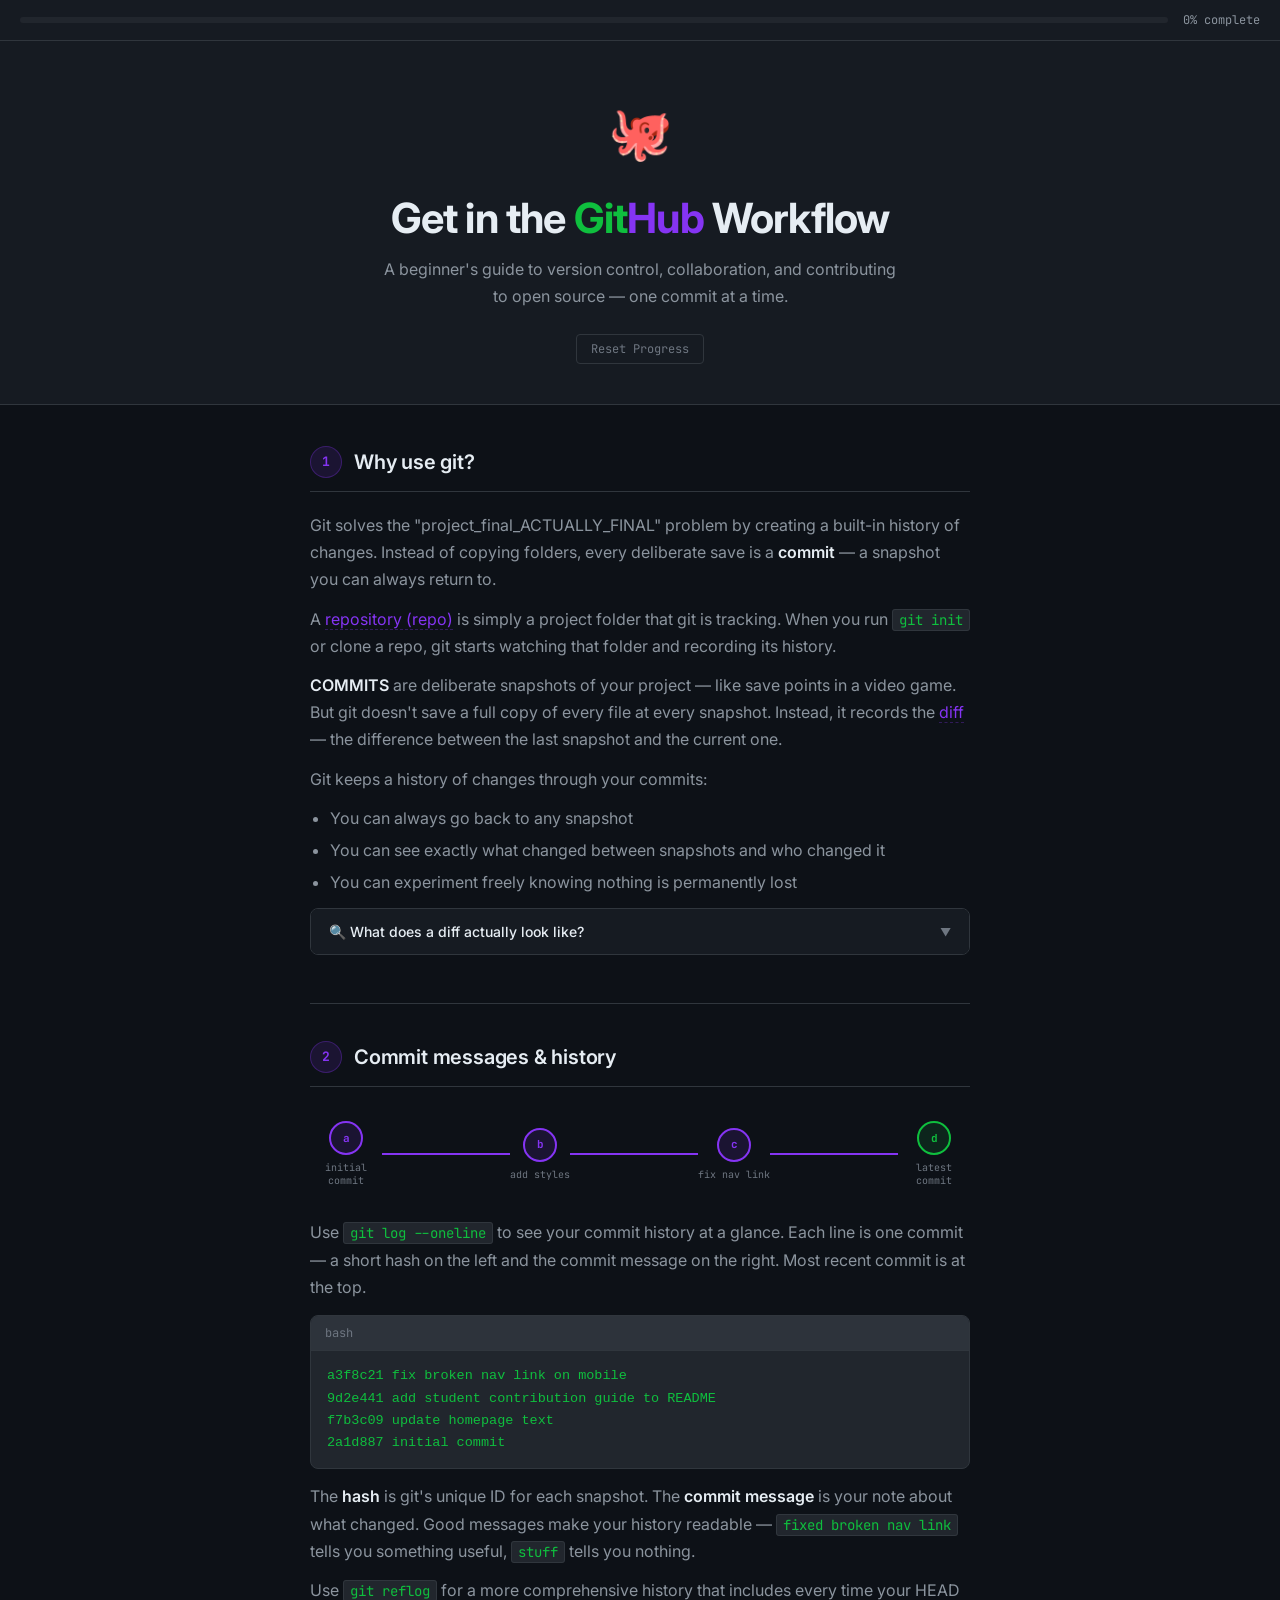
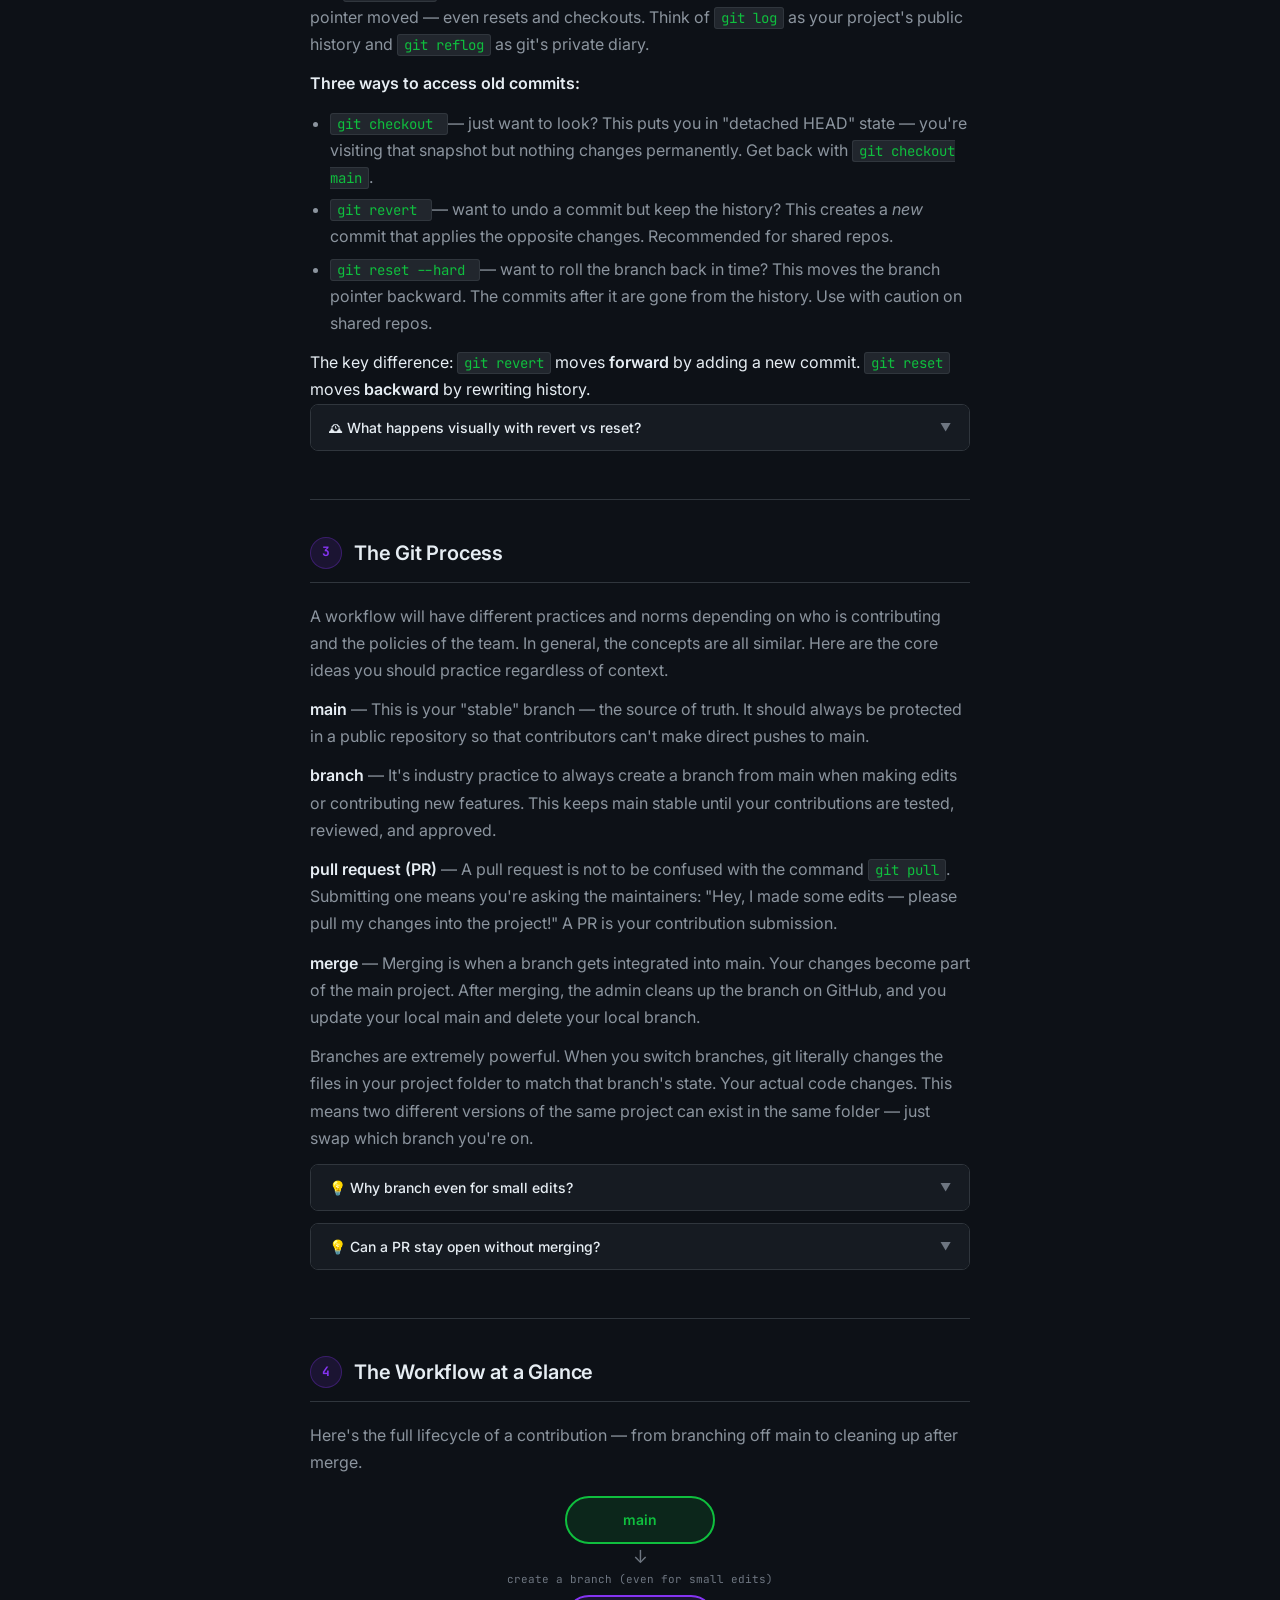
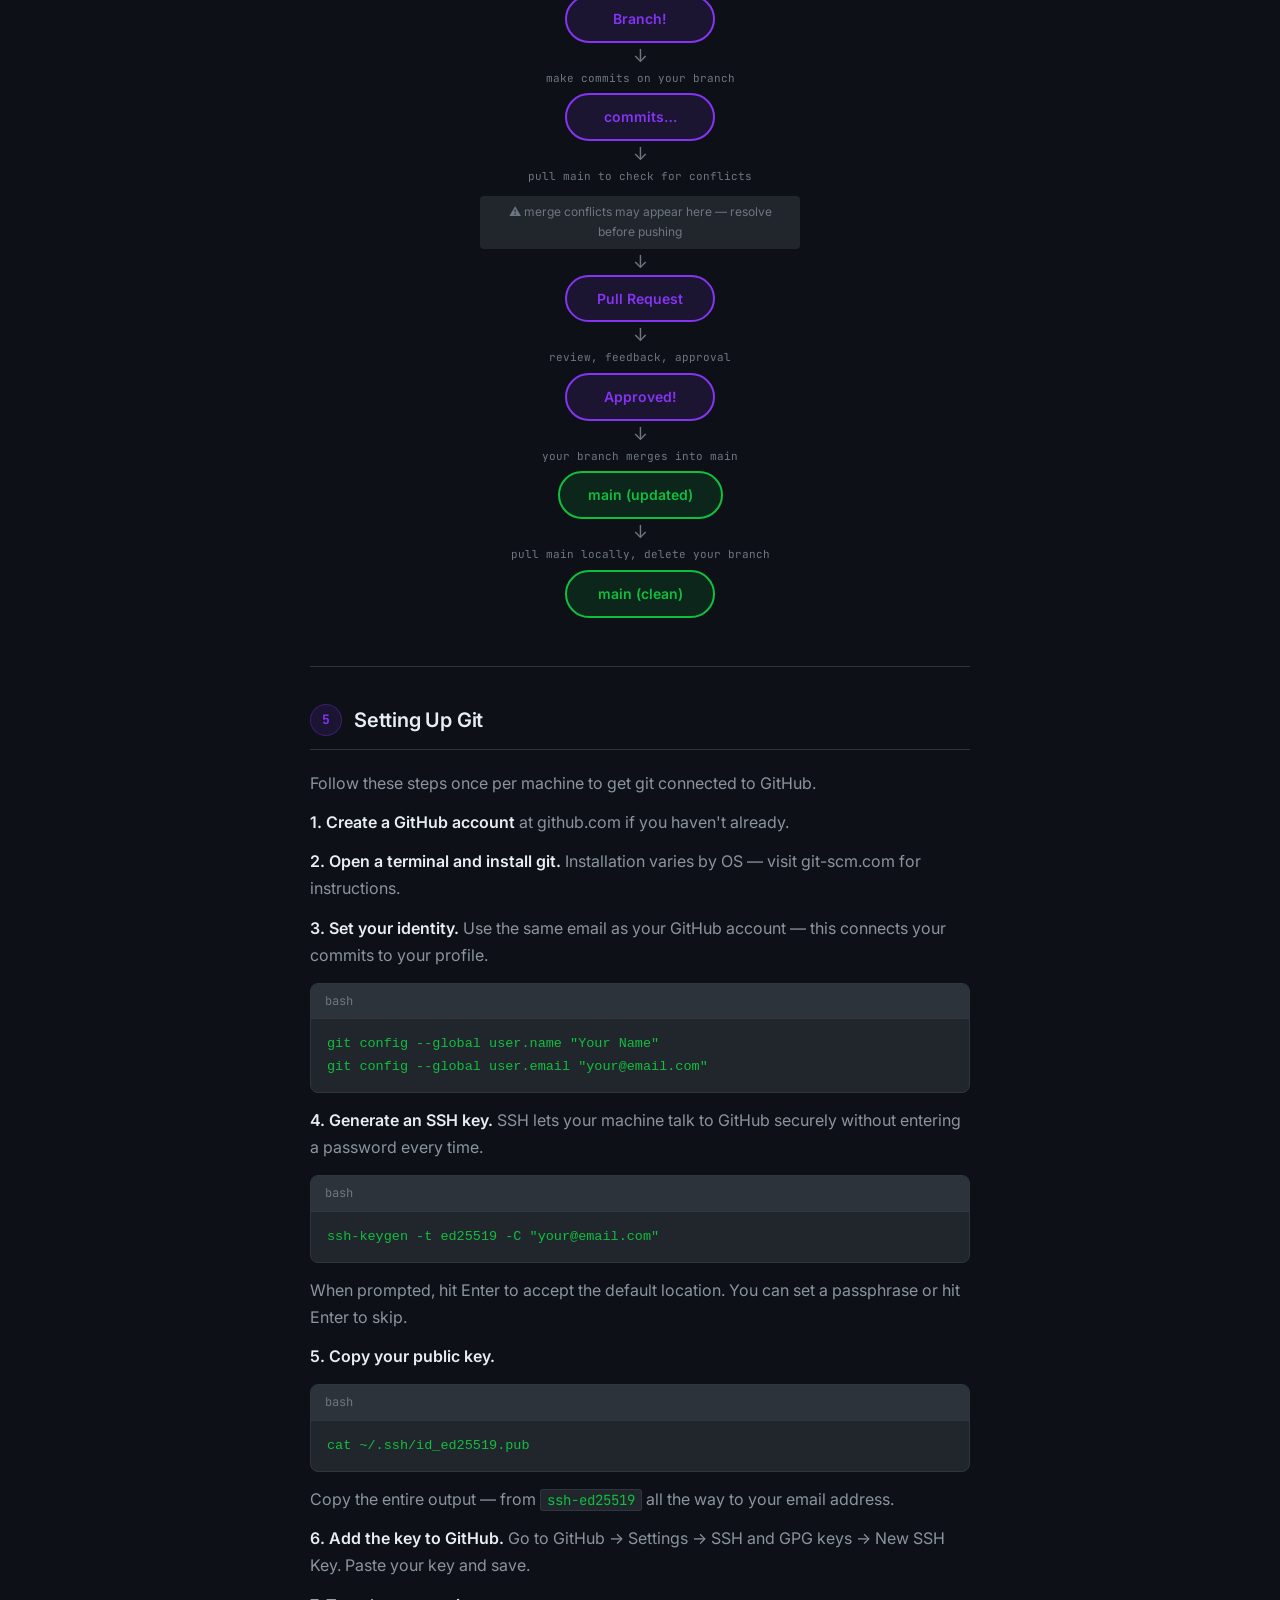
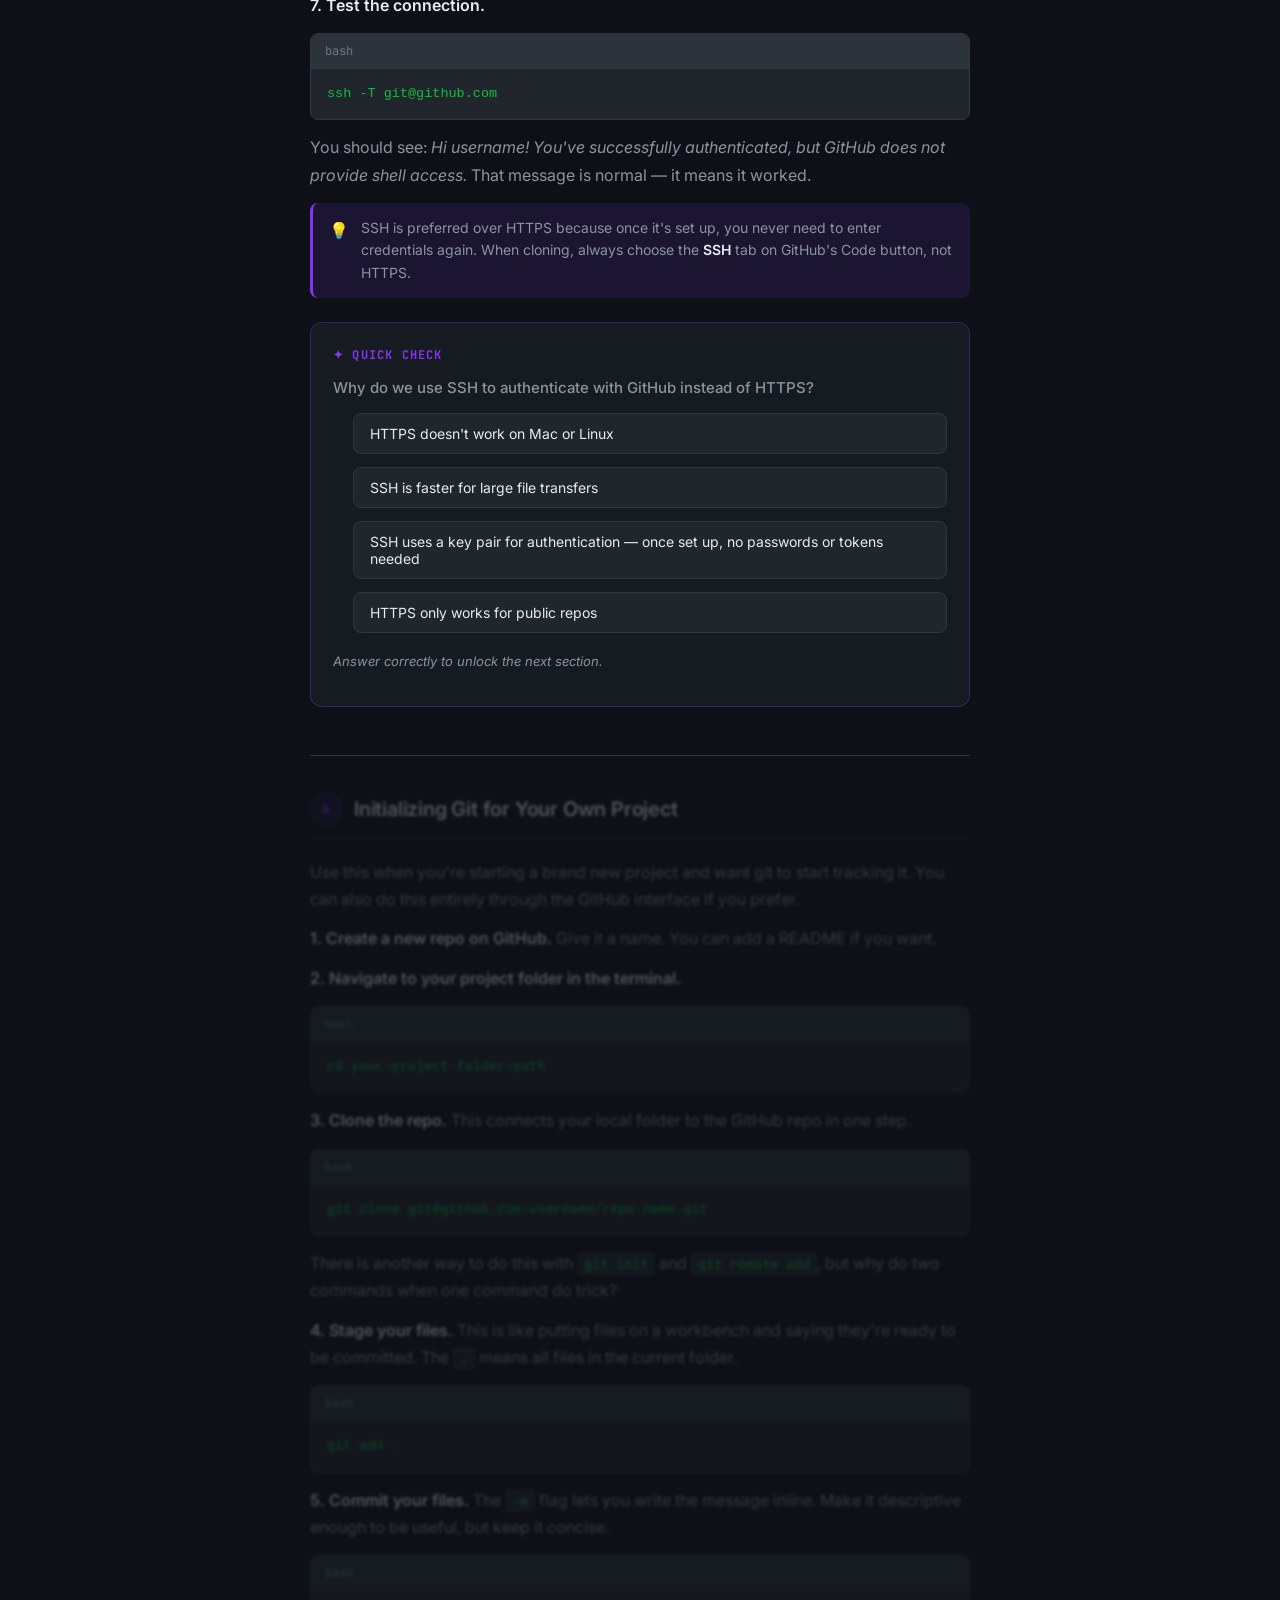
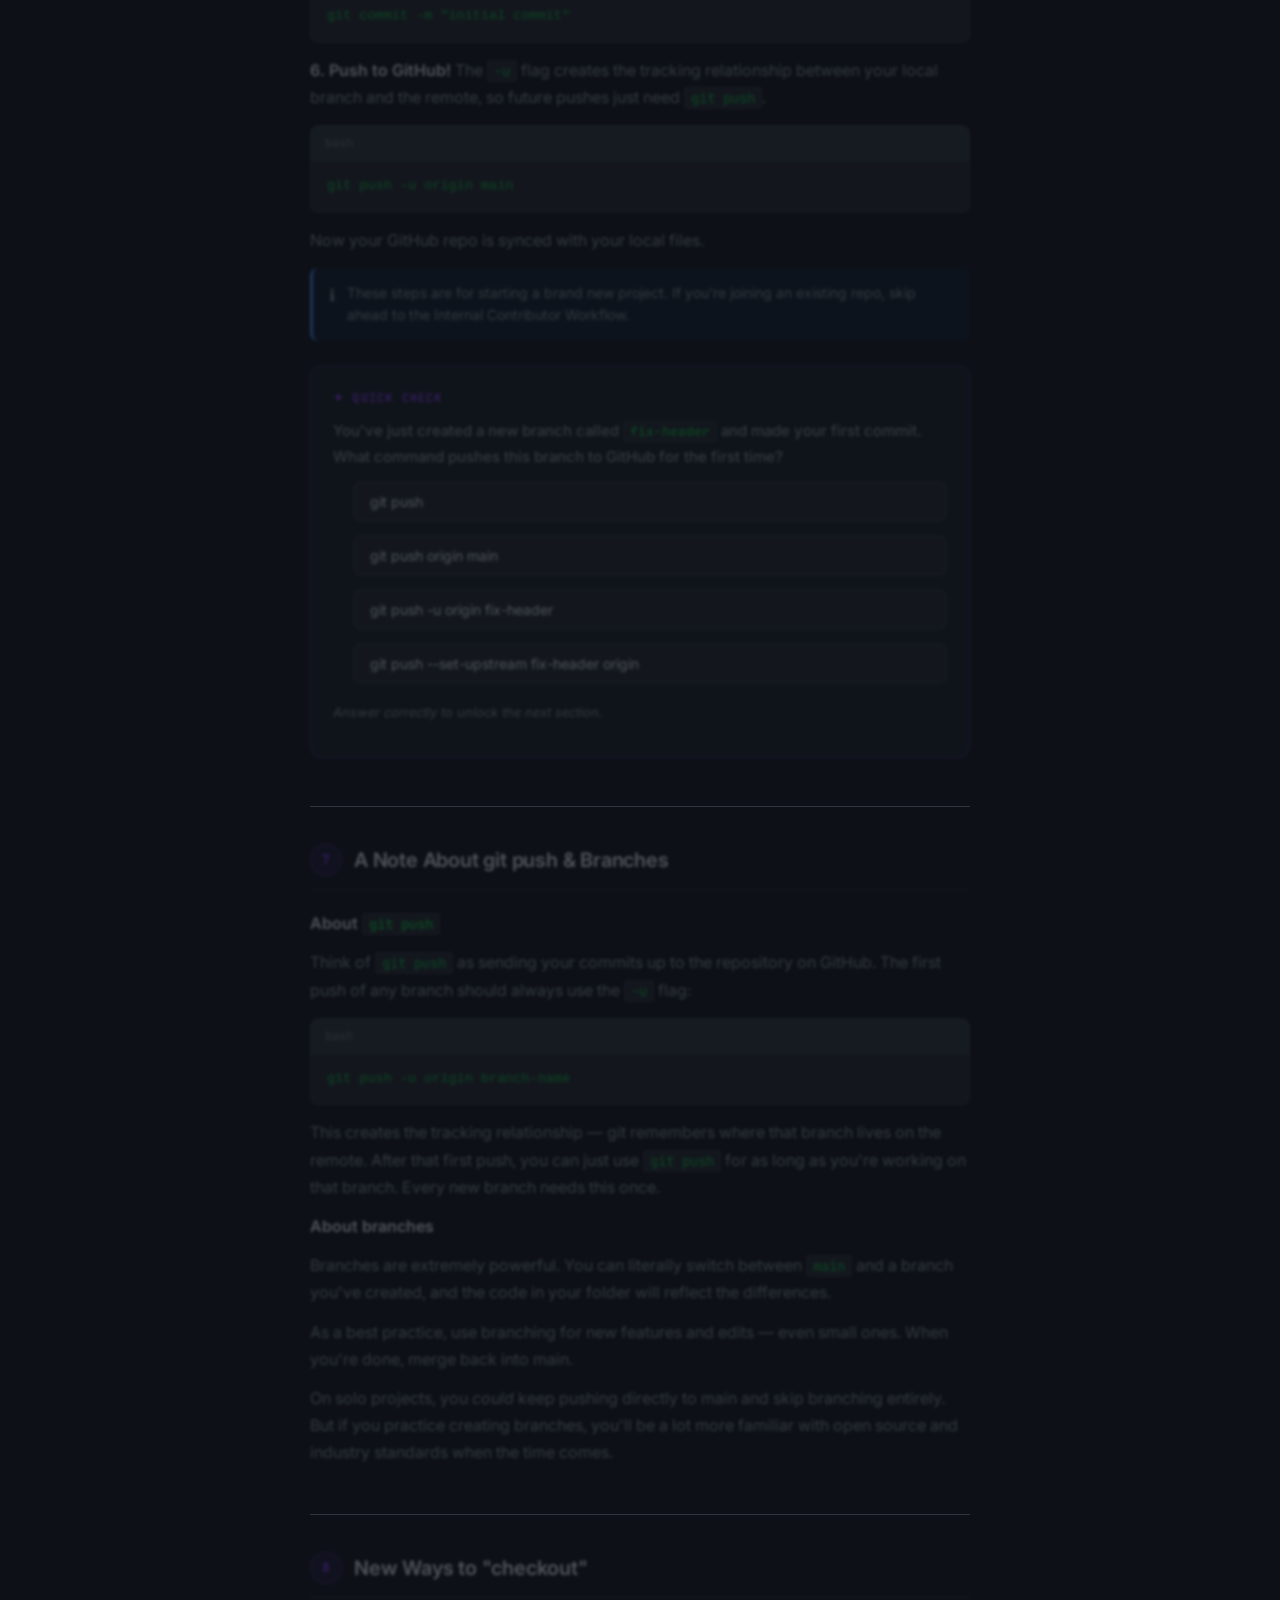
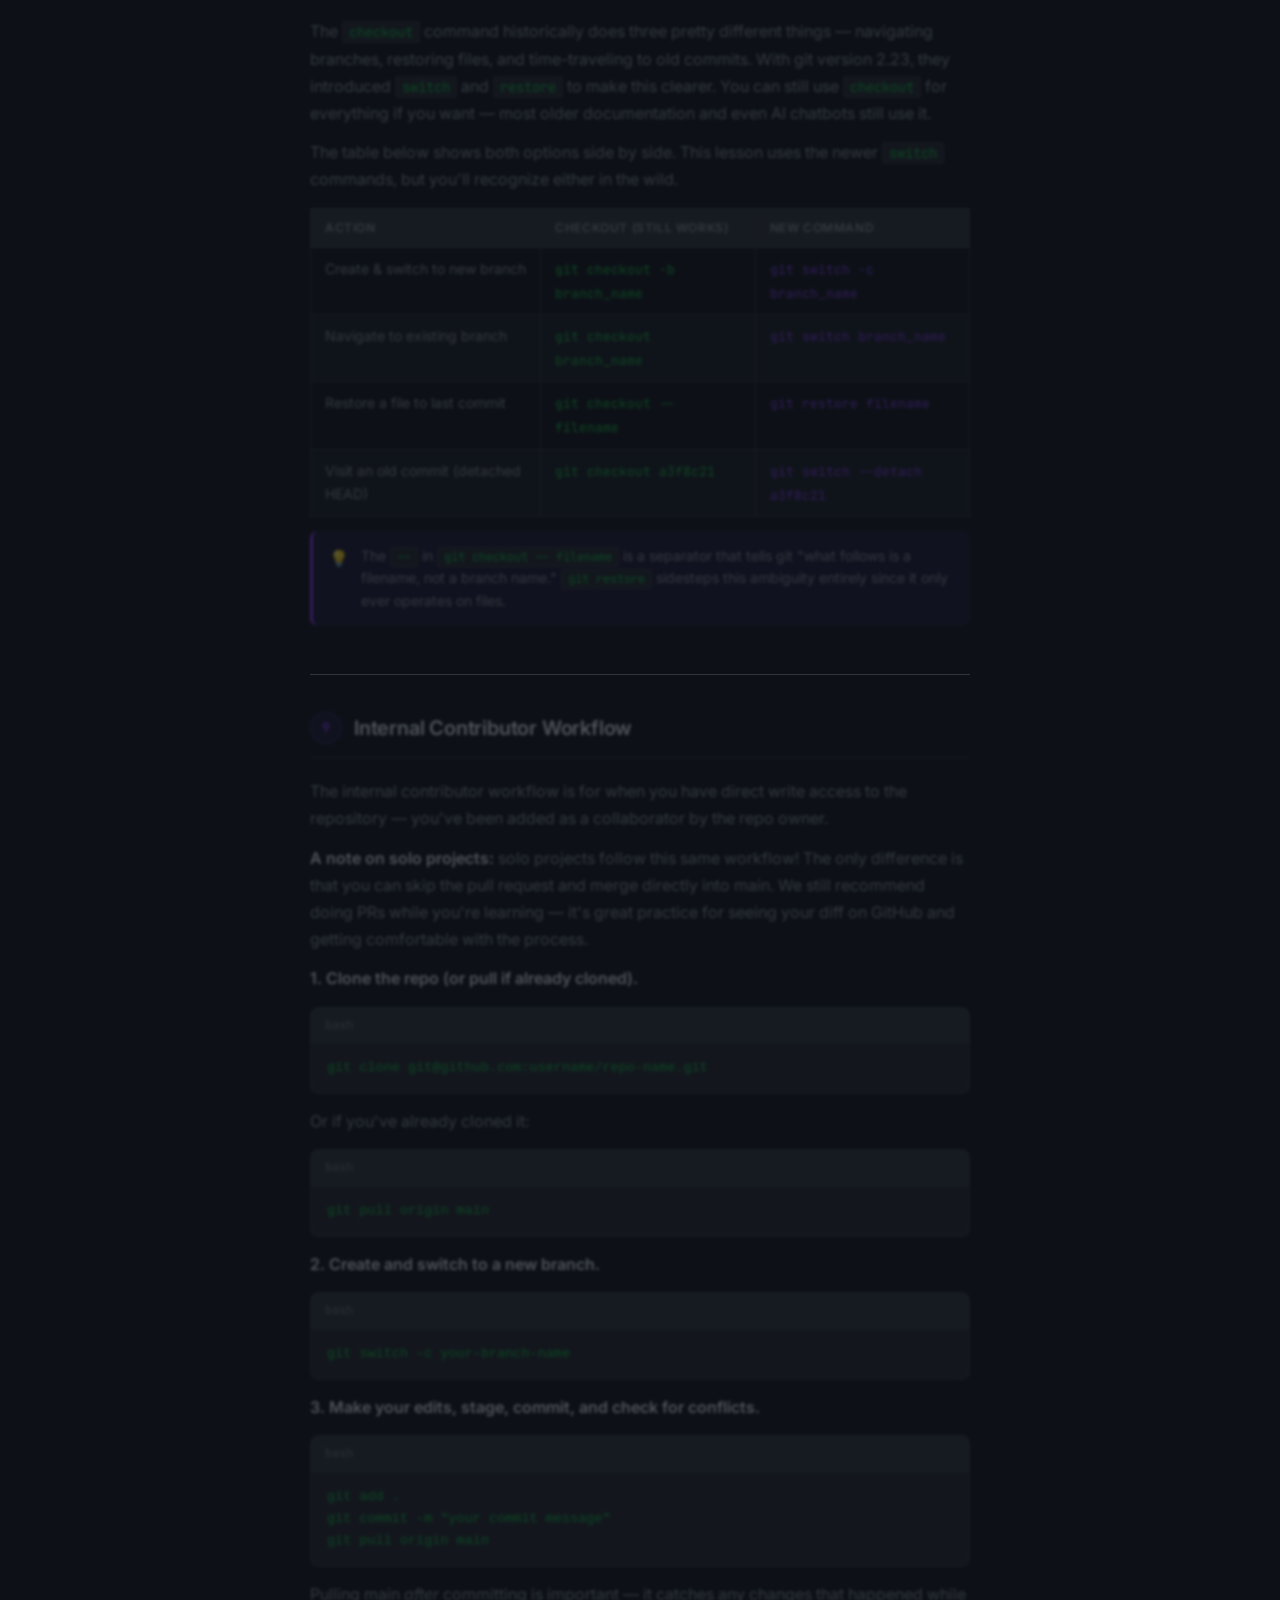
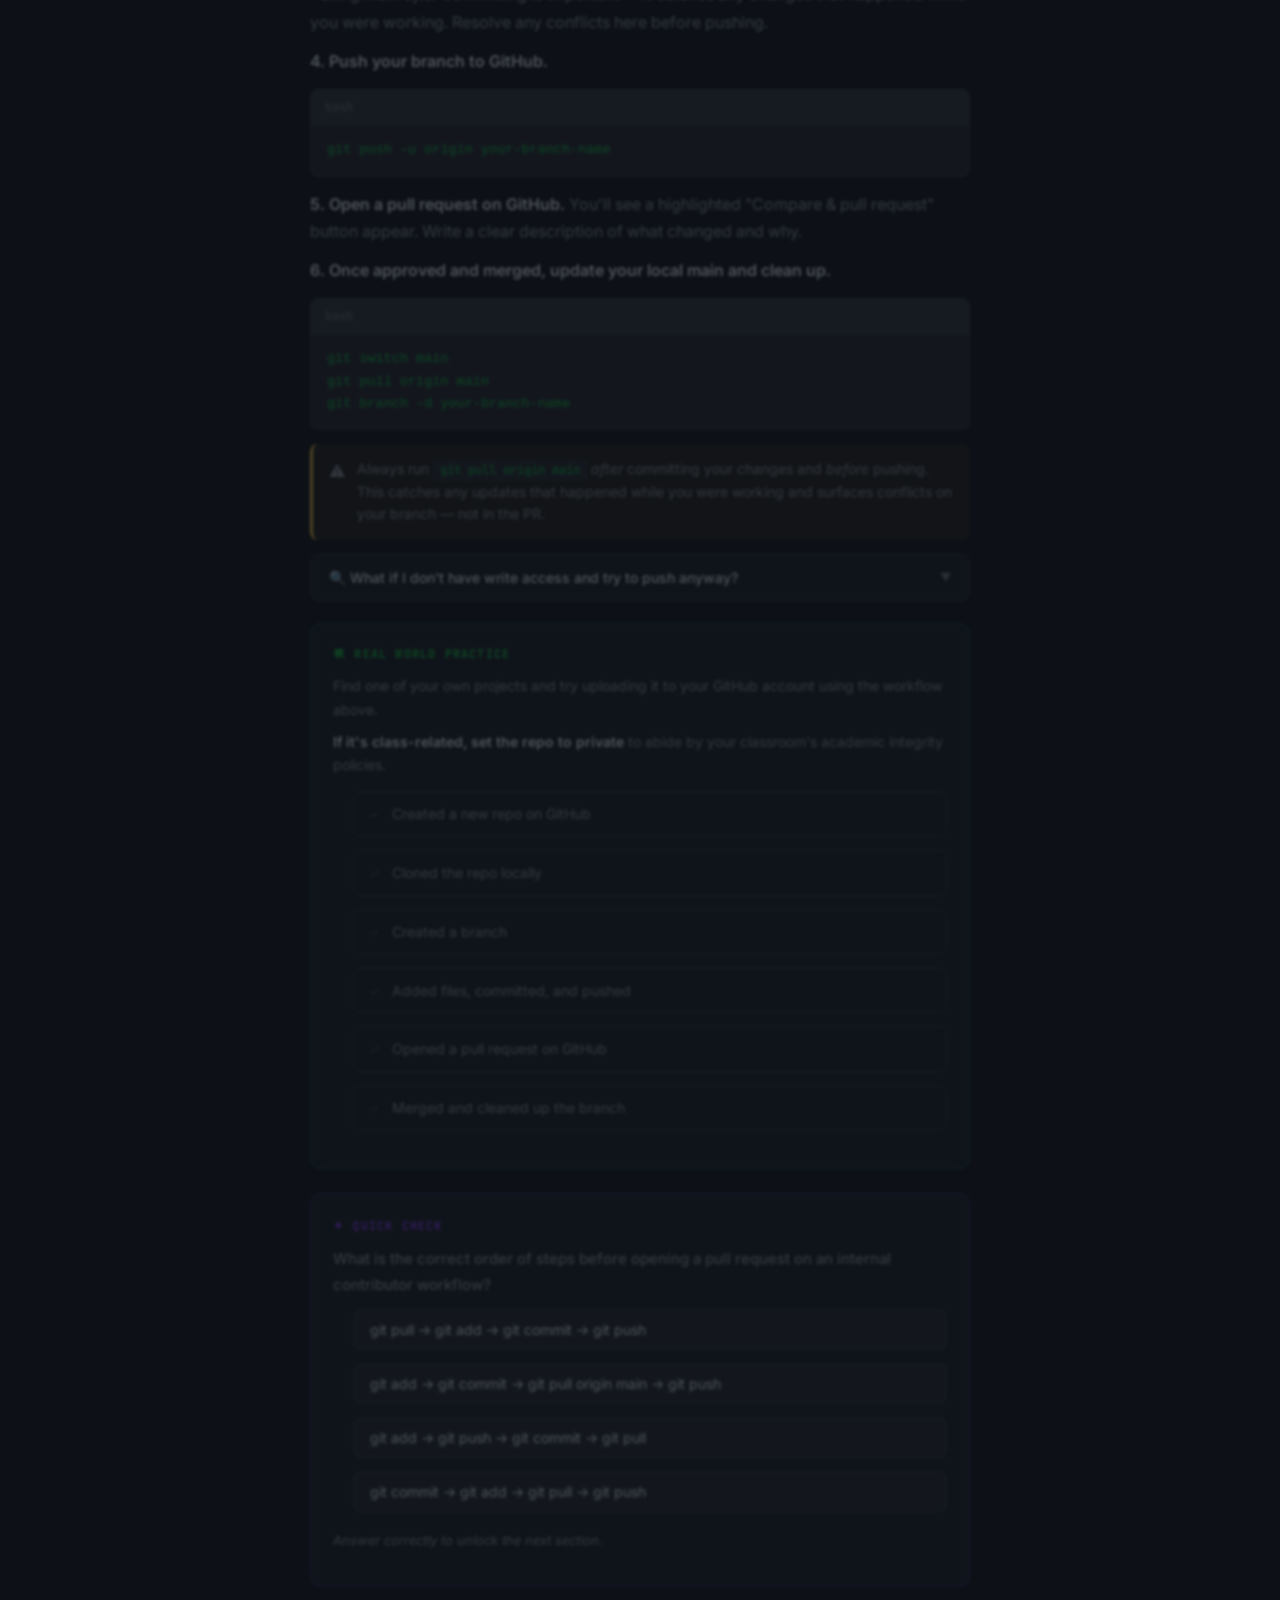
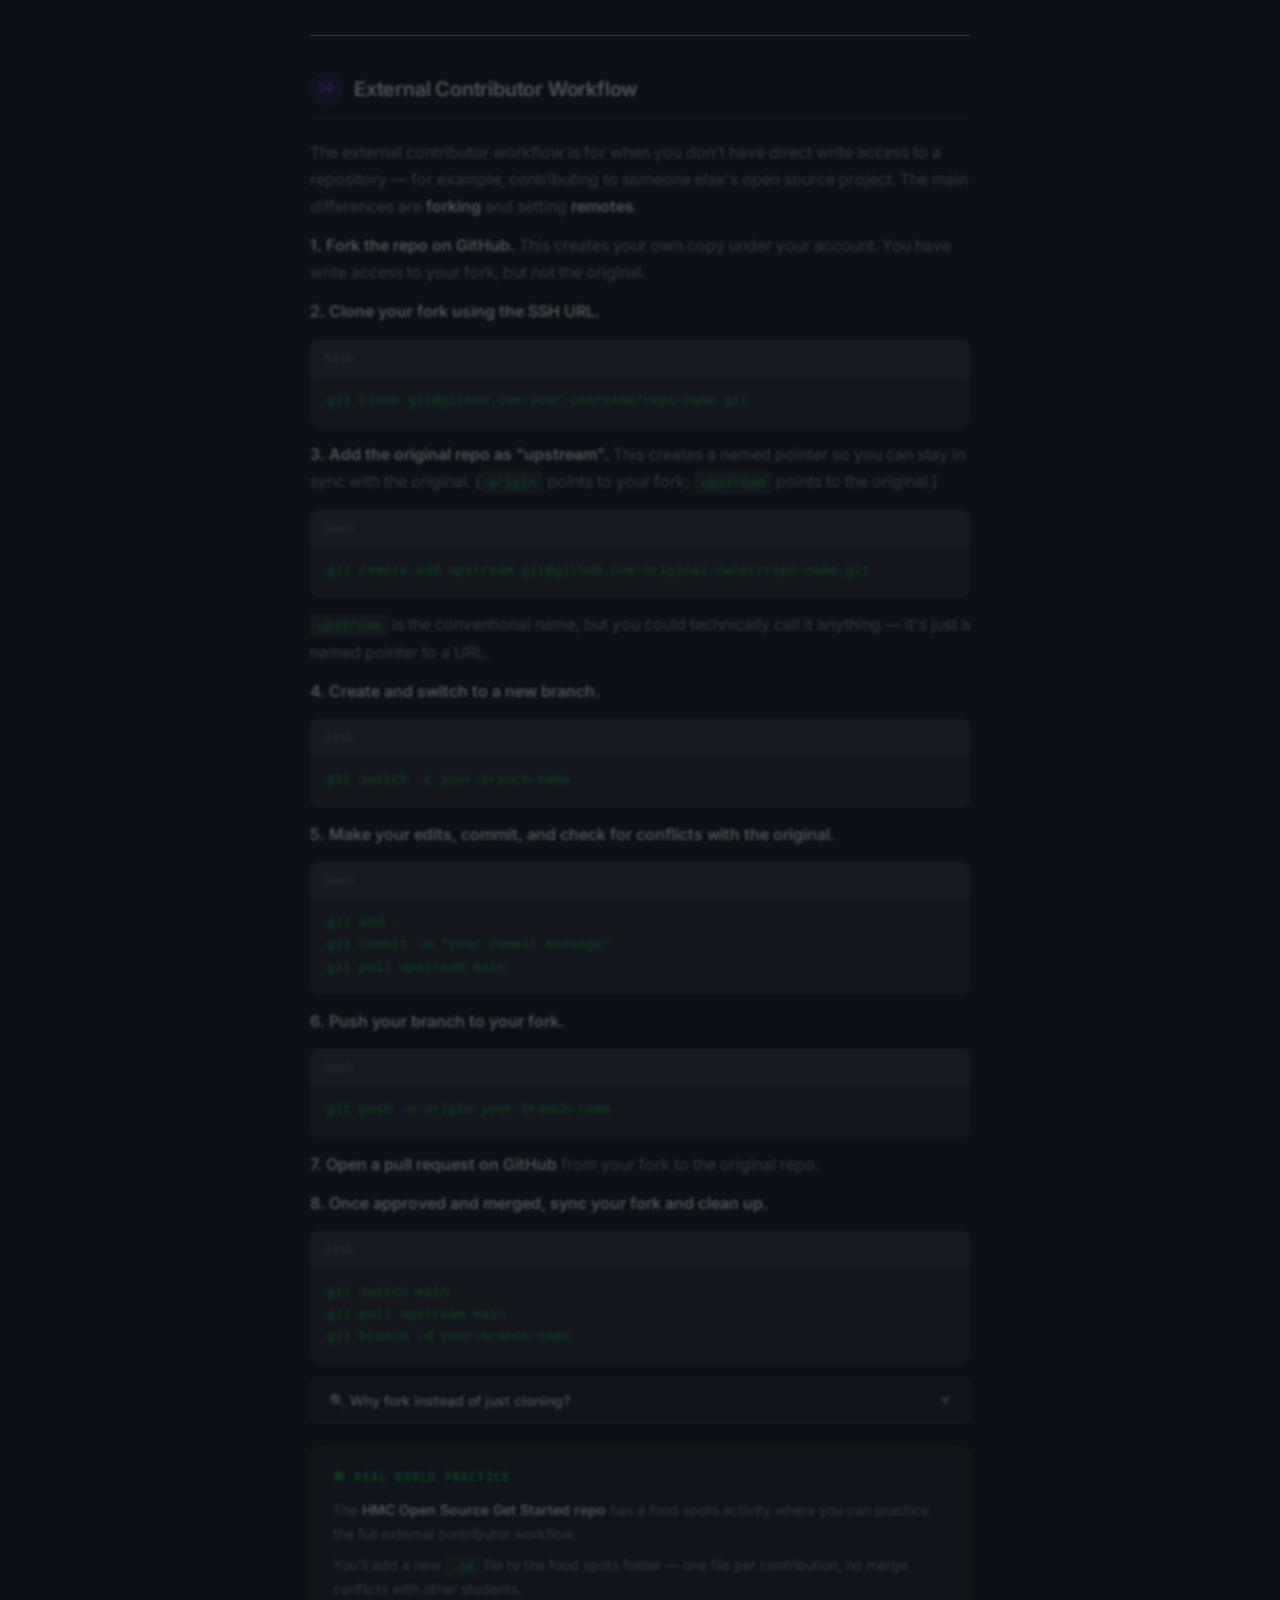
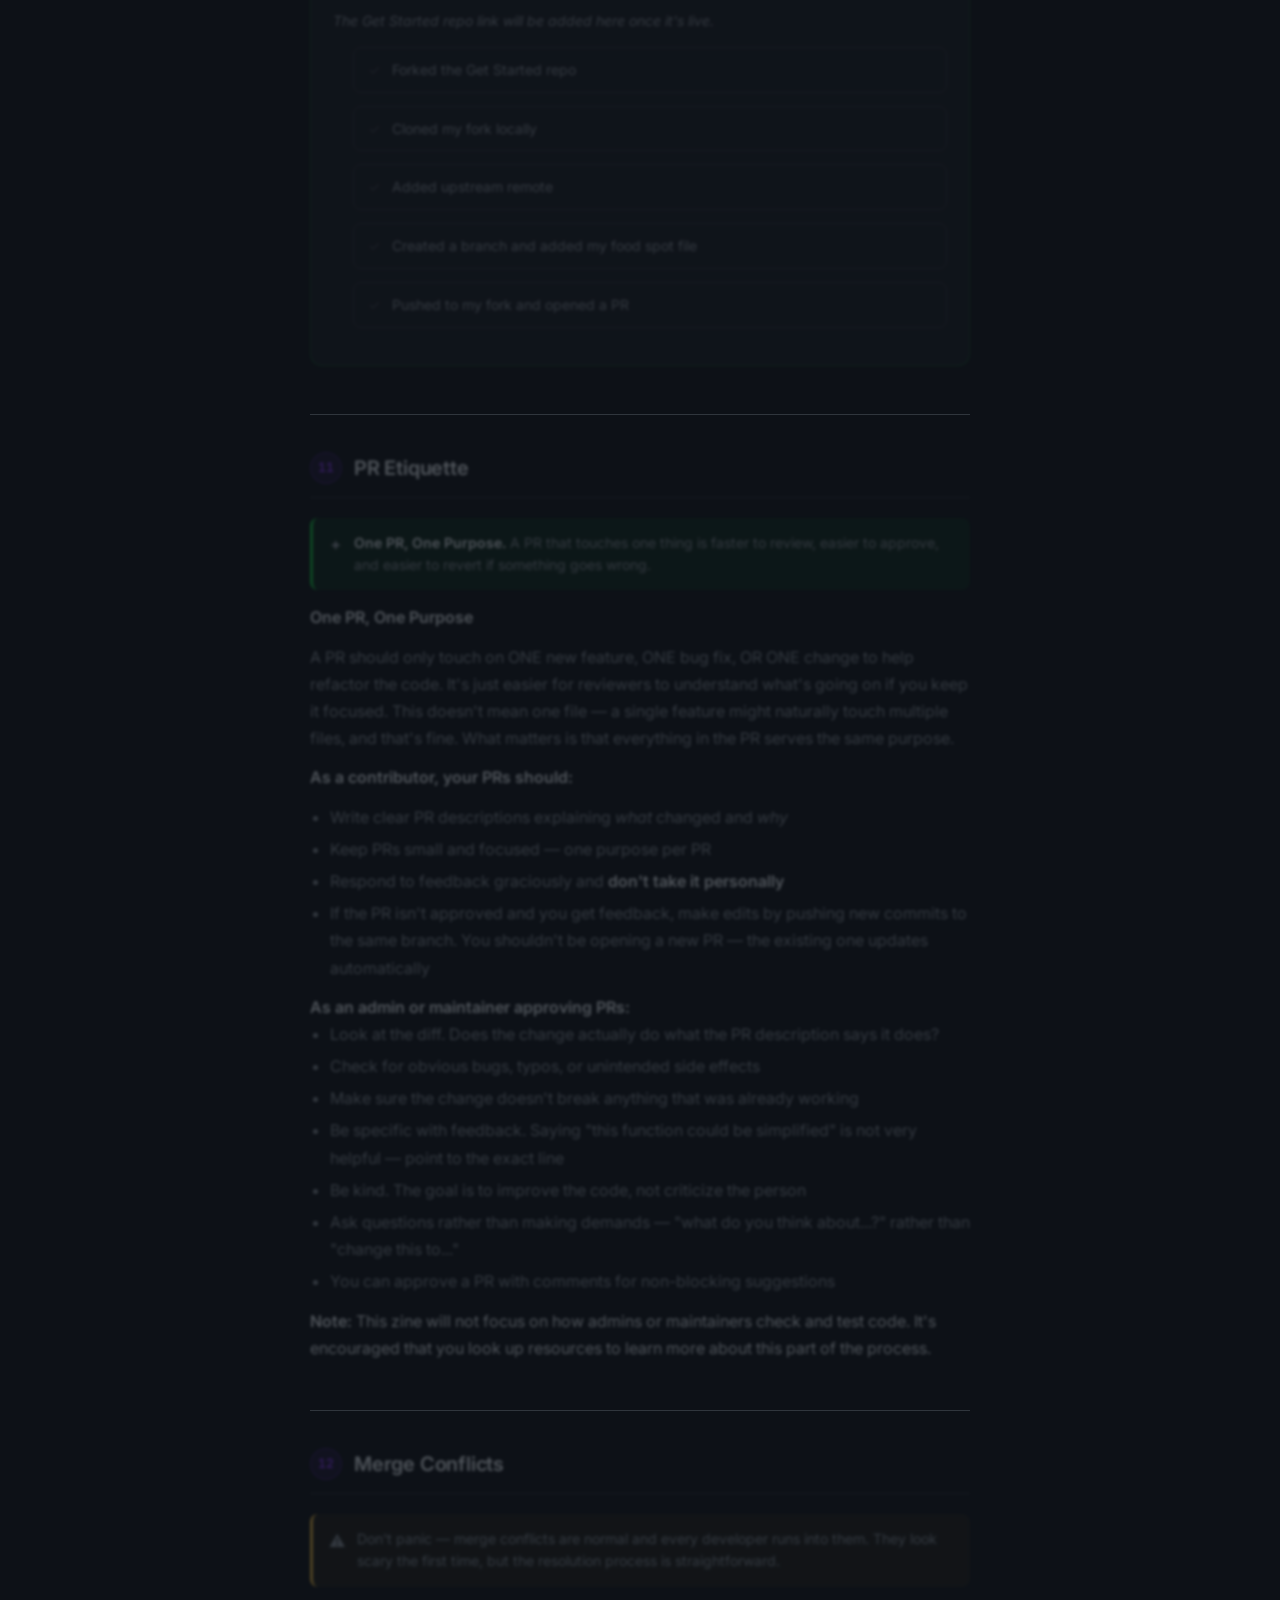
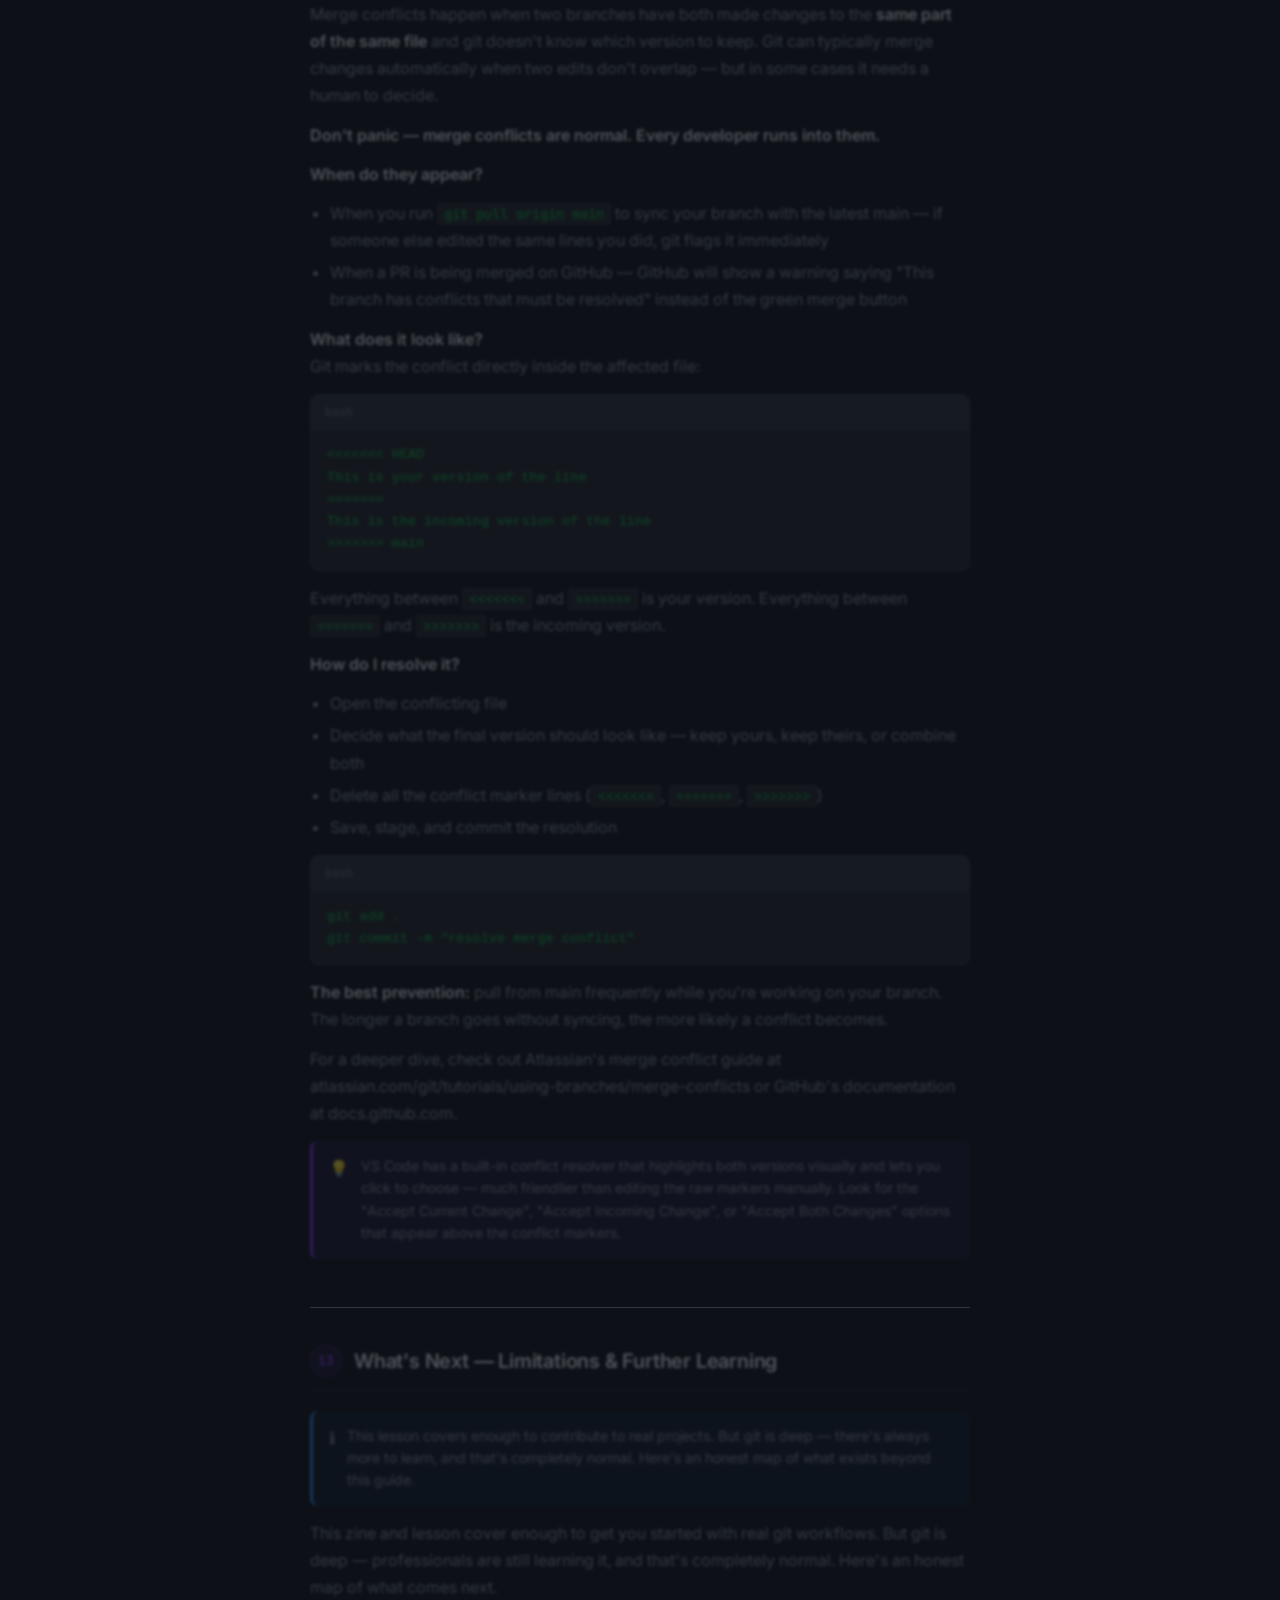
==== index.html @ 101d4e78 "initial commit, project created from Claude" ====
<!DOCTYPE html>
<html lang="en">
<head>
  <meta charset="UTF-8" />
  <meta name="viewport" content="width=device-width, initial-scale=1.0" />
  <title>Get in the GitHub Workflow — A Beginner's Guide</title>
  <link rel="stylesheet" href="lesson.css" />
</head>
<body>

<!-- Floating tooltip (required) -->
<div id="floating-tooltip"></div>

<!-- Progress bar -->
<div id="progress-bar-wrap">
  <div id="progress-bar-track">
    <div id="progress-bar-fill"></div>
  </div>
  <div id="progress-label">0% complete</div>
</div>

<!-- Page header -->
<header class="page-header">
  <span class="octocat">🐙</span>
  <h1>Get in the <span class="accent-green">Git</span><span class="accent-purple">Hub</span> Workflow</h1>
  <p class="subtitle">A beginner's guide to version control, collaboration, and contributing to open source — one commit at a time.</p>
  <button class="reset-btn" onclick="resetProgress()">Reset Progress</button>
</header>

<main class="lesson-body">

  <!-- ══════════════════════════════════════════════════════
       SECTION 0 — FILE EXPLORER SIMULATION
       Injected here via the [INTERACTIVE: file-explorer] tag in the markdown
  ══════════════════════════════════════════════════════ -->
  <div class="md-section" data-src="sections/00-file-explorer.md"></div>

  <!-- ══════════════════════════════════════════════════════
       SECTION 1 — WHY USE GIT / REPOS & COMMITS
  ══════════════════════════════════════════════════════ -->
  <div class="step-section" id="section-why-git">
    <div class="section-header">
      <span class="section-number">1</span>
      <h2>Why use git?</h2>
    </div>

    <div class="md-section" data-src="sections/01-why-git.md"></div>

    <div class="accordion">
      <button class="accordion-btn" onclick="toggleAccordion(this)">
        <span>🔍 What does a diff actually look like?</span>
        <span class="chevron">▼</span>
      </button>
      <div class="accordion-body">
        <div class="accordion-inner">
          <p>A diff shows line-by-line what changed between two snapshots. Lines removed show with a <code>-</code> prefix (red), lines added show with a <code>+</code> prefix (green). You'll see this view any time you open a pull request on GitHub.</p>
          <div class="code-block">
            <div class="code-block-header"><span>diff</span></div>
            <pre>- This line was removed
+ This line was added
  This line stayed the same</pre>
          </div>
        </div>
      </div>
    </div>
  </div>

  <hr />

  <!-- ══════════════════════════════════════════════════════
       SECTION 2 — COMMIT MESSAGES & HISTORY
  ══════════════════════════════════════════════════════ -->
  <div class="step-section" id="section-commits">
    <div class="section-header">
      <span class="section-number">2</span>
      <h2>Commit messages &amp; history</h2>
    </div>

    <!-- Commit timeline visual -->
    <div class="commit-timeline">
      <div class="commit-node">
        <div class="commit-dot purple">a</div>
        <div class="commit-label">initial commit</div>
      </div>
      <div class="commit-line purple"></div>
      <div class="commit-node">
        <div class="commit-dot purple">b</div>
        <div class="commit-label">add styles</div>
      </div>
      <div class="commit-line purple"></div>
      <div class="commit-node">
        <div class="commit-dot purple">c</div>
        <div class="commit-label">fix nav link</div>
      </div>
      <div class="commit-line purple"></div>
      <div class="commit-node">
        <div class="commit-dot green">d</div>
        <div class="commit-label">latest commit</div>
      </div>
    </div>

    <div class="md-section" data-src="sections/02-commits.md"></div>

    <div class="accordion">
      <button class="accordion-btn" onclick="toggleAccordion(this)">
        <span>🕰 What happens visually with revert vs reset?</span>
        <span class="chevron">▼</span>
      </button>
      <div class="accordion-body">
        <div class="accordion-inner">
          <p><strong>git revert</strong> — adds a new commit that undoes the target. History moves forward:</p>
          <div class="commit-timeline">
            <div class="commit-node"><div class="commit-dot purple">a</div><div class="commit-label">initial</div></div>
            <div class="commit-line purple"></div>
            <div class="commit-node"><div class="commit-dot purple">b</div><div class="commit-label">change</div></div>
            <div class="commit-line purple"></div>
            <div class="commit-node"><div class="commit-dot purple">c</div><div class="commit-label">more changes</div></div>
            <div class="commit-line purple"></div>
            <div class="commit-node"><div class="commit-dot purple">d</div><div class="commit-label">revert of b</div></div>
            <div class="commit-line purple"></div>
            <div class="commit-node"><div class="commit-dot green">d'</div><div class="commit-label">new commit</div></div>
          </div>
          <p><strong>git reset --hard</strong> — moves the pointer backward. Later commits disappear:</p>
          <div class="commit-timeline">
            <div class="commit-node"><div class="commit-dot purple">a</div><div class="commit-label">initial</div></div>
            <div class="commit-line purple"></div>
            <div class="commit-node"><div class="commit-dot green">b</div><div class="commit-label">main now points here</div></div>
            <div class="commit-line"></div>
            <div class="commit-node"><div class="commit-dot ghost">c</div><div class="commit-label">gone</div></div>
            <div class="commit-line"></div>
            <div class="commit-node"><div class="commit-dot ghost">d</div><div class="commit-label">gone</div></div>
          </div>
          <p>General rule: use <code>git revert</code> on shared repos, <code>git reset</code> only on local solo work.</p>
        </div>
      </div>
    </div>
  </div>

  <hr />

  <!-- ══════════════════════════════════════════════════════
       SECTION 3 — THE GIT PROCESS
  ══════════════════════════════════════════════════════ -->
  <div class="step-section" id="section-process">
    <div class="section-header">
      <span class="section-number">3</span>
      <h2>The Git Process</h2>
    </div>

    <div class="md-section" data-src="sections/03-git-process.md"></div>

    <div class="accordion">
      <button class="accordion-btn" onclick="toggleAccordion(this)">
        <span>💡 Why branch even for small edits?</span>
        <span class="chevron">▼</span>
      </button>
      <div class="accordion-body">
        <div class="accordion-inner">
          <p>Even a one-line typo fix should go on a branch in a collaborative repo. The value of the rule comes from it being consistent — if you introduce exceptions for "small" changes, everyone makes judgment calls about what counts as small enough, and occasionally someone misjudges. Once the workflow is smooth, creating a branch and opening a PR takes about 60 seconds. The friction is unfamiliarity, not the process itself.</p>
        </div>
      </div>
    </div>

    <div class="accordion">
      <button class="accordion-btn" onclick="toggleAccordion(this)">
        <span>💡 Can a PR stay open without merging?</span>
        <span class="chevron">▼</span>
      </button>
      <div class="accordion-body">
        <div class="accordion-inner">
          <p>Yes! A PR is a <em>request</em> and a conversation — not a guaranteed merge. It can be merged, closed without merging (if the changes aren't wanted), or left open while discussion continues. Some repos also have long-running branches like <code>dev</code> or <code>staging</code> that never get deleted.</p>
        </div>
      </div>
    </div>
  </div>

  <hr />

  <!-- ══════════════════════════════════════════════════════
       SECTION 4 — WORKFLOW DIAGRAM
  ══════════════════════════════════════════════════════ -->
  <div class="step-section" id="section-diagram">
    <div class="section-header">
      <span class="section-number">4</span>
      <h2>The Workflow at a Glance</h2>
    </div>

    <p>Here's the full lifecycle of a contribution — from branching off main to cleaning up after merge.</p>

    <div class="workflow-diagram">
      <div class="wf-node main">main</div>
      <div class="wf-arrow">↓</div>
      <div class="wf-label">create a branch (even for small edits)</div>
      <div class="wf-node branch">Branch!</div>
      <div class="wf-arrow">↓</div>
      <div class="wf-label">make commits on your branch</div>
      <div class="wf-node branch">commits…</div>
      <div class="wf-arrow">↓</div>
      <div class="wf-label">pull main to check for conflicts</div>
      <div class="wf-note">⚠ merge conflicts may appear here — resolve before pushing</div>
      <div class="wf-arrow">↓</div>
      <div class="wf-node branch">Pull Request</div>
      <div class="wf-arrow">↓</div>
      <div class="wf-label">review, feedback, approval</div>
      <div class="wf-node branch">Approved!</div>
      <div class="wf-arrow">↓</div>
      <div class="wf-label">your branch merges into main</div>
      <div class="wf-node main">main (updated)</div>
      <div class="wf-arrow">↓</div>
      <div class="wf-label">pull main locally, delete your branch</div>
      <div class="wf-node main">main (clean)</div>
    </div>
  </div>

  <hr />

  <!-- ══════════════════════════════════════════════════════
       SECTION 5 — SETTING UP GIT
  ══════════════════════════════════════════════════════ -->
  <div class="step-section" id="section-setup">
    <div class="section-header">
      <span class="section-number">5</span>
      <h2>Setting Up Git</h2>
    </div>

    <div class="md-section" data-src="sections/05-setup.md"></div>

    <div class="callout tip">
      <span class="callout-icon">💡</span>
      <div>SSH is preferred over HTTPS because once it's set up, you never need to enter credentials again. When cloning, always choose the <strong>SSH</strong> tab on GitHub's Code button, not HTTPS.</div>
    </div>

    <!-- Quiz 1 -->
    <div class="quiz-block" id="quiz-1" data-hint="Think about which method avoids managing passwords or tokens.">
      <h4>✦ Quick Check</h4>
      <p class="quiz-question">Why do we use SSH to authenticate with GitHub instead of HTTPS?</p>
      <ul class="quiz-options">
        <li><button onclick="checkAnswer(this, false)">HTTPS doesn't work on Mac or Linux</button></li>
        <li><button onclick="checkAnswer(this, false)">SSH is faster for large file transfers</button></li>
        <li><button data-correct="true" onclick="checkAnswer(this, true)">SSH uses a key pair for authentication — once set up, no passwords or tokens needed</button></li>
        <li><button onclick="checkAnswer(this, false)">HTTPS only works for public repos</button></li>
      </ul>
      <p class="quiz-feedback">Answer correctly to unlock the next section.</p>
    </div>
  </div>

  <hr />

  <!-- ══════════════════════════════════════════════════════
       SECTION 6 — INITIALIZING GIT
  ══════════════════════════════════════════════════════ -->
  <div class="step-section locked" id="section-init" data-requires="quiz-1">
    <div class="section-header">
      <span class="section-number">6</span>
      <h2>Initializing Git for Your Own Project</h2>
    </div>

    <div class="md-section" data-src="sections/06-init.md"></div>

    <div class="callout note">
      <span class="callout-icon">ℹ️</span>
      <div>These steps are for starting a brand new project. If you're joining an existing repo, skip ahead to the Internal Contributor Workflow.</div>
    </div>

    <!-- Quiz 2 -->
    <div class="quiz-block" id="quiz-2" data-hint="Think about what the -u flag does and when you only need it.">
      <h4>✦ Quick Check</h4>
      <p class="quiz-question">You've just created a new branch called <code>fix-header</code> and made your first commit. What command pushes this branch to GitHub for the first time?</p>
      <ul class="quiz-options">
        <li><button onclick="checkAnswer(this, false)">git push</button></li>
        <li><button onclick="checkAnswer(this, false)">git push origin main</button></li>
        <li><button data-correct="true" onclick="checkAnswer(this, true)">git push -u origin fix-header</button></li>
        <li><button onclick="checkAnswer(this, false)">git push --set-upstream fix-header origin</button></li>
      </ul>
      <p class="quiz-feedback">Answer correctly to unlock the next section.</p>
    </div>
  </div>

  <hr />

  <!-- ══════════════════════════════════════════════════════
       SECTION 7 — GIT PUSH & BRANCHES
  ══════════════════════════════════════════════════════ -->
  <div class="step-section locked" id="section-push" data-requires="quiz-2">
    <div class="section-header">
      <span class="section-number">7</span>
      <h2>A Note About git push &amp; Branches</h2>
    </div>

    <div class="md-section" data-src="sections/07-push-branches.md"></div>
  </div>

  <hr />

  <!-- ══════════════════════════════════════════════════════
       SECTION 8 — NEW WAYS TO CHECKOUT
  ══════════════════════════════════════════════════════ -->
  <div class="step-section locked" id="section-checkout" data-requires="quiz-2">
    <div class="section-header">
      <span class="section-number">8</span>
      <h2>New Ways to "checkout"</h2>
    </div>

    <div class="md-section" data-src="sections/08-checkout.md"></div>

    <!-- Checkout comparison table -->
    <table class="lesson-table">
      <thead>
        <tr>
          <th>Action</th>
          <th>CHECKOUT (still works)</th>
          <th>NEW COMMAND</th>
        </tr>
      </thead>
      <tbody>
        <tr>
          <td>Create &amp; switch to new branch</td>
          <td><span class="cmd">git checkout -b branch_name</span></td>
          <td><span class="cmd-new">git switch -c branch_name</span></td>
        </tr>
        <tr>
          <td>Navigate to existing branch</td>
          <td><span class="cmd">git checkout branch_name</span></td>
          <td><span class="cmd-new">git switch branch_name</span></td>
        </tr>
        <tr>
          <td>Restore a file to last commit</td>
          <td><span class="cmd">git checkout -- filename</span></td>
          <td><span class="cmd-new">git restore filename</span></td>
        </tr>
        <tr>
          <td>Visit an old commit (detached HEAD)</td>
          <td><span class="cmd">git checkout a3f8c21</span></td>
          <td><span class="cmd-new">git switch --detach a3f8c21</span></td>
        </tr>
      </tbody>
    </table>

    <div class="callout tip">
      <span class="callout-icon">💡</span>
      <div>The <code>--</code> in <code>git checkout -- filename</code> is a separator that tells git "what follows is a filename, not a branch name." <code>git restore</code> sidesteps this ambiguity entirely since it only ever operates on files.</div>
    </div>
  </div>

  <hr />

  <!-- ══════════════════════════════════════════════════════
       SECTION 9 — INTERNAL CONTRIBUTOR WORKFLOW
  ══════════════════════════════════════════════════════ -->
  <div class="step-section locked" id="section-internal" data-requires="quiz-2">
    <div class="section-header">
      <span class="section-number">9</span>
      <h2>Internal Contributor Workflow</h2>
    </div>

    <div class="md-section" data-src="sections/09-internal.md"></div>

    <div class="callout warning">
      <span class="callout-icon">⚠️</span>
      <div>Always run <code>git pull origin main</code> <em>after</em> committing your changes and <em>before</em> pushing. This catches any updates that happened while you were working and surfaces conflicts on your branch — not in the PR.</div>
    </div>

    <div class="accordion">
      <button class="accordion-btn" onclick="toggleAccordion(this)">
        <span>🔍 What if I don't have write access and try to push anyway?</span>
        <span class="chevron">▼</span>
      </button>
      <div class="accordion-body">
        <div class="accordion-inner">
          <p>GitHub will reject it immediately with a permission error:</p>
          <div class="code-block">
            <div class="code-block-header"><span>terminal output</span></div>
            <pre>ERROR: Permission to original-owner/repo-name.git denied to your-username.
fatal: Could not read from remote repository.</pre>
          </div>
          <p>You'd never reach the PR stage — git can't push the branch up in the first place. This is exactly the problem that <strong>forking</strong> solves (see the External Contributor section).</p>
        </div>
      </div>
    </div>

    <!-- Practice checklist -->
    <div class="practice-box">
      <h4>🛠 Real World Practice</h4>
      <p>Find one of your own projects and try uploading it to your GitHub account using the workflow above.</p>
      <p><strong>If it's class-related, set the repo to private</strong> to abide by your classroom's academic integrity policies.</p>
      <ul class="checklist">
        <li onclick="toggleCheck(this)"><span class="check-icon">✓</span> Created a new repo on GitHub</li>
        <li onclick="toggleCheck(this)"><span class="check-icon">✓</span> Cloned the repo locally</li>
        <li onclick="toggleCheck(this)"><span class="check-icon">✓</span> Created a branch</li>
        <li onclick="toggleCheck(this)"><span class="check-icon">✓</span> Added files, committed, and pushed</li>
        <li onclick="toggleCheck(this)"><span class="check-icon">✓</span> Opened a pull request on GitHub</li>
        <li onclick="toggleCheck(this)"><span class="check-icon">✓</span> Merged and cleaned up the branch</li>
      </ul>
    </div>

    <!-- Quiz 3 -->
    <div class="quiz-block" id="quiz-3" data-hint="Think about the order of operations — you need to commit before you can pull, because git needs your work saved before it can attempt a merge.">
      <h4>✦ Quick Check</h4>
      <p class="quiz-question">What is the correct order of steps before opening a pull request on an internal contributor workflow?</p>
      <ul class="quiz-options">
        <li><button onclick="checkAnswer(this, false)">git pull → git add → git commit → git push</button></li>
        <li><button data-correct="true" onclick="checkAnswer(this, true)">git add → git commit → git pull origin main → git push</button></li>
        <li><button onclick="checkAnswer(this, false)">git add → git push → git commit → git pull</button></li>
        <li><button onclick="checkAnswer(this, false)">git commit → git add → git pull → git push</button></li>
      </ul>
      <p class="quiz-feedback">Answer correctly to unlock the next section.</p>
    </div>
  </div>

  <hr />

  <!-- ══════════════════════════════════════════════════════
       SECTION 10 — EXTERNAL CONTRIBUTOR WORKFLOW
  ══════════════════════════════════════════════════════ -->
  <div class="step-section locked" id="section-external" data-requires="quiz-3">
    <div class="section-header">
      <span class="section-number">10</span>
      <h2>External Contributor Workflow</h2>
    </div>

    <div class="md-section" data-src="sections/10-external.md"></div>

    <div class="accordion">
      <button class="accordion-btn" onclick="toggleAccordion(this)">
        <span>🔍 Why fork instead of just cloning?</span>
        <span class="chevron">▼</span>
      </button>
      <div class="accordion-body">
        <div class="accordion-inner">
          <p>When you clone a repo you don't own, you can pull it down and make local commits — but you can't push back to it. GitHub will reject the push with a permission error. Forking creates a copy of the repo <em>on GitHub under your account</em>, where you do have write access. You push to your fork, then open a PR from your fork to the original.</p>
          <p>Think of it like: <code>original repo → your GitHub fork → your machine</code>. The fork is the middleman that gives you a place to push.</p>
        </div>
      </div>
    </div>

    <!-- Practice -->
    <div class="practice-box">
      <h4>🛠 Real World Practice</h4>
      <p>The <strong>HMC Open Source Get Started repo</strong> has a food spots activity where you can practice the full external contributor workflow.</p>
      <p>You'll add a new <code>.md</code> file to the food spots folder — one file per contribution, no merge conflicts with other students.</p>
      <p><em>The Get Started repo link will be added here once it's live.</em></p>
      <ul class="checklist">
        <li onclick="toggleCheck(this)"><span class="check-icon">✓</span> Forked the Get Started repo</li>
        <li onclick="toggleCheck(this)"><span class="check-icon">✓</span> Cloned my fork locally</li>
        <li onclick="toggleCheck(this)"><span class="check-icon">✓</span> Added upstream remote</li>
        <li onclick="toggleCheck(this)"><span class="check-icon">✓</span> Created a branch and added my food spot file</li>
        <li onclick="toggleCheck(this)"><span class="check-icon">✓</span> Pushed to my fork and opened a PR</li>
      </ul>
    </div>
  </div>

  <hr />

  <!-- ══════════════════════════════════════════════════════
       SECTION 11 — PR ETIQUETTE
  ══════════════════════════════════════════════════════ -->
  <div class="step-section locked" id="section-pr" data-requires="quiz-3">
    <div class="section-header">
      <span class="section-number">11</span>
      <h2>PR Etiquette</h2>
    </div>

    <div class="callout success">
      <span class="callout-icon">✦</span>
      <div><strong>One PR, One Purpose.</strong> A PR that touches one thing is faster to review, easier to approve, and easier to revert if something goes wrong.</div>
    </div>

    <div class="md-section" data-src="sections/11-pr-etiquette.md"></div>
  </div>

  <hr />

  <!-- ══════════════════════════════════════════════════════
       SECTION 12 — MERGE CONFLICTS
  ══════════════════════════════════════════════════════ -->
  <div class="step-section locked" id="section-conflicts" data-requires="quiz-3">
    <div class="section-header">
      <span class="section-number">12</span>
      <h2>Merge Conflicts</h2>
    </div>

    <div class="callout warning">
      <span class="callout-icon">⚠️</span>
      <div>Don't panic — merge conflicts are normal and every developer runs into them. They look scary the first time, but the resolution process is straightforward.</div>
    </div>

    <div class="md-section" data-src="sections/12-merge-conflicts.md"></div>

    <div class="callout tip">
      <span class="callout-icon">💡</span>
      <div>VS Code has a built-in conflict resolver that highlights both versions visually and lets you click to choose — much friendlier than editing the raw markers manually. Look for the "Accept Current Change", "Accept Incoming Change", or "Accept Both Changes" options that appear above the conflict markers.</div>
    </div>
  </div>

  <hr />

  <!-- ══════════════════════════════════════════════════════
       SECTION 13 — LIMITATIONS & FURTHER LEARNING
  ══════════════════════════════════════════════════════ -->
  <div class="step-section locked" id="section-further" data-requires="quiz-3">
    <div class="section-header">
      <span class="section-number">13</span>
      <h2>What's Next — Limitations &amp; Further Learning</h2>
    </div>

    <div class="callout note">
      <span class="callout-icon">ℹ️</span>
      <div>This lesson covers enough to contribute to real projects. But git is deep — there's always more to learn, and that's completely normal. Here's an honest map of what exists beyond this guide.</div>
    </div>

    <div class="md-section" data-src="sections/13-further-learning.md"></div>

    <!-- Further reading cards -->
    <h3>📚 Further Reading</h3>
    <div class="resource-grid">

      <div class="resource-card">
        <h4>Learn Git Branching</h4>
        <p>A browser-based interactive sandbox for learning branching and merging visually. No downloads required.</p>
        <a href="https://learngitbranching.js.org" target="_blank" rel="noopener">learngitbranching.js.org →</a>
      </div>

      <div class="resource-card">
        <h4>Pro Git (free book)</h4>
        <p>The de facto standard book on git — covers basics through internals. Free online under Creative Commons.</p>
        <a href="https://git-scm.com/book" target="_blank" rel="noopener">git-scm.com/book →</a>
      </div>

      <div class="resource-card">
        <h4>Oh My Git!</h4>
        <p>A gamified way to learn git. Card-based for beginners, can also be played using the command line.</p>
        <a href="https://ohmygit.org" target="_blank" rel="noopener">ohmygit.org →</a>
      </div>

      <div class="resource-card">
        <h4>Atlassian Git Tutorials</h4>
        <p>Comprehensive written guides covering every major git concept, with good diagrams and examples.</p>
        <a href="https://www.atlassian.com/git/tutorials" target="_blank" rel="noopener">atlassian.com/git/tutorials →</a>
      </div>

      <div class="resource-card">
        <h4>How Git Works (zine)</h4>
        <p>Julia Evans' illustrated zine for intermediate users. Great next step once you're comfortable with the basics here.</p>
        <a href="https://wizardzines.com/zines/git/" target="_blank" rel="noopener">wizardzines.com →</a>
      </div>

    </div>

    <div class="callout success">
      <span class="callout-icon">🎉</span>
      <div>You made it through the whole lesson! You now know enough git to contribute to real projects, collaborate with teammates, and navigate open source workflows. The rest is practice — so go make some commits.</div>
    </div>

  </div>
  <!-- end section 13 -->

</main>

<script src="lesson.js"></script>
</body>
</html>
---- lesson.css ----
/* ============================================================
   GET IN THE GITHUB WORKFLOW — lesson.css
   Dark mode, GitHub Primer palette
   ============================================================ */

@import url('https://fonts.googleapis.com/css2?family=JetBrains+Mono:wght@400;500;700&family=Inter:wght@400;500;600;700&display=swap');

:root {
  --bg-base:        #0d1117;
  --bg-elevated:    #161b22;
  --bg-subtle:      #21262d;
  --bg-overlay:     #2d333b;
  --border:         #30363d;

  --text-primary:   #e6edf3;
  --text-secondary: #8b949e;
  --text-muted:     #6e7681;

  --green:          #0FBF3E;
  --green-muted:    rgba(15, 191, 62, 0.12);
  --green-border:   rgba(15, 191, 62, 0.3);
  --purple:         #8534F3;
  --purple-muted:   rgba(133, 52, 243, 0.12);
  --purple-border:  rgba(133, 52, 243, 0.3);

  --danger:         #f85149;
  --danger-muted:   rgba(248, 81, 73, 0.12);
  --warning:        #e3b341;
  --success:        #3fb950;

  --font-body: 'Inter', system-ui, sans-serif;
  --font-mono: 'JetBrains Mono', 'Fira Code', monospace;

  --max-width: 700px;
  --radius-sm: 4px;
  --radius-md: 8px;
  --radius-lg: 12px;
}

*, *::before, *::after { box-sizing: border-box; margin: 0; padding: 0; }
html { scroll-behavior: smooth; }
body {
  background: var(--bg-base);
  color: var(--text-primary);
  font-family: var(--font-body);
  font-size: 16px;
  line-height: 1.7;
}
a { color: var(--green); text-decoration: none; }
a:hover { text-decoration: underline; }

/* ── Progress Bar ── */
#progress-bar-wrap {
  position: sticky; top: 0; z-index: 100;
  background: var(--bg-elevated);
  border-bottom: 1px solid var(--border);
  padding: 10px 20px;
  display: flex; align-items: center; gap: 12px;
}
#progress-bar-track {
  flex: 1; height: 6px;
  background: var(--bg-subtle);
  border-radius: 99px; overflow: hidden;
}
#progress-bar-fill {
  height: 100%; width: 0%;
  background: linear-gradient(90deg, var(--green), var(--purple));
  border-radius: 99px;
  transition: width 0.2s ease;
}
#progress-label {
  font-size: 12px; font-family: var(--font-mono);
  color: var(--text-secondary);
  white-space: nowrap; min-width: 80px; text-align: right;
}

/* ── Page Header ── */
.page-header {
  background: var(--bg-elevated);
  border-bottom: 1px solid var(--border);
  padding: 48px 24px 40px;
  text-align: center;
}
.page-header .octocat { font-size: 52px; margin-bottom: 16px; display: block; }
.page-header h1 {
  font-size: clamp(1.8rem, 4vw, 2.6rem);
  font-weight: 700; letter-spacing: -0.02em; line-height: 1.2;
  margin-bottom: 12px;
}
.accent-green { color: var(--green); }
.accent-purple { color: var(--purple); }
.page-header .subtitle {
  color: var(--text-secondary); font-size: 1rem;
  max-width: 520px; margin: 0 auto 24px;
}
.reset-btn {
  background: transparent; border: 1px solid var(--border);
  color: var(--text-muted); font-family: var(--font-mono);
  font-size: 12px; padding: 6px 14px; border-radius: var(--radius-sm);
  cursor: pointer; transition: all 0.15s;
}
.reset-btn:hover { border-color: var(--danger); color: var(--danger); }

/* ── Layout ── */
.lesson-body { max-width: var(--max-width); margin: 0 auto; padding: 40px 20px 80px; }

/* ── Sections ── */
.step-section { margin-bottom: 48px; transition: opacity 0.3s, filter 0.3s; }
.step-section.locked { opacity: 0.3; filter: blur(1.5px); pointer-events: none; user-select: none; }

.section-header {
  display: flex; align-items: center; gap: 12px;
  margin-bottom: 20px; padding-bottom: 12px;
  border-bottom: 1px solid var(--border);
}
.section-number {
  display: flex; align-items: center; justify-content: center;
  width: 32px; height: 32px; border-radius: 50%;
  background: var(--purple-muted); border: 1px solid var(--purple-border);
  color: var(--purple); font-family: var(--font-mono);
  font-size: 13px; font-weight: 700; flex-shrink: 0;
}
.section-header h2 { font-size: 1.25rem; font-weight: 600; letter-spacing: -0.01em; }

/* ── Floating Tooltip ── */
#floating-tooltip {
  position: fixed; z-index: 999;
  background: var(--bg-overlay);
  border: 1px solid var(--purple-border);
  border-radius: var(--radius-md);
  padding: 10px 14px; font-size: 13px;
  max-width: 280px; line-height: 1.5;
  color: var(--text-primary);
  box-shadow: 0 8px 24px rgba(0,0,0,0.5);
  pointer-events: none; opacity: 0; transition: opacity 0.15s;
}
#floating-tooltip.visible { opacity: 1; }
.term { color: var(--purple); border-bottom: 1px dashed var(--purple-border); cursor: help; }
.term:hover { color: #a66fff; }
.term .term-tooltip { display: none; }

/* ── Accordions ── */
.accordion { border: 1px solid var(--border); border-radius: var(--radius-md); margin-bottom: 12px; overflow: hidden; }
.accordion-btn {
  width: 100%; background: var(--bg-elevated); border: none;
  color: var(--text-primary); font-family: var(--font-body);
  font-size: 14px; font-weight: 500;
  padding: 14px 18px;
  display: flex; justify-content: space-between; align-items: center;
  cursor: pointer; text-align: left; transition: background 0.15s;
}
.accordion-btn:hover { background: var(--bg-subtle); }
.chevron { font-size: 11px; color: var(--text-muted); transition: transform 0.2s; flex-shrink: 0; }
.accordion-btn.open .chevron { transform: rotate(180deg); }
.accordion-body { max-height: 0; overflow: hidden; transition: max-height 0.35s ease; }
.accordion-body.open { max-height: 2000px; }
.accordion-inner {
  padding: 16px 18px; border-top: 1px solid var(--border);
  font-size: 14px; color: var(--text-secondary); line-height: 1.7;
}

/* ── Code Blocks ── */
.code-block {
  background: var(--bg-subtle); border: 1px solid var(--border);
  border-radius: var(--radius-md); overflow: hidden; margin: 14px 0;
  font-family: var(--font-mono);
}
.code-block-header {
  display: flex; justify-content: space-between; align-items: center;
  padding: 7px 14px; background: var(--bg-overlay);
  border-bottom: 1px solid var(--border);
  font-size: 12px; color: var(--text-muted);
}
.code-block pre {
  padding: 14px 16px; font-size: 13.5px; line-height: 1.65;
  overflow-x: auto; color: var(--green); white-space: pre-wrap; word-break: break-all;
}

/* ── Quiz ── */
.quiz-block {
  background: var(--bg-elevated); border: 1px solid var(--purple-border);
  border-radius: var(--radius-lg); padding: 22px; margin: 24px 0;
}
.quiz-block h4 {
  color: var(--purple); font-size: 12px; font-family: var(--font-mono);
  text-transform: uppercase; letter-spacing: 0.1em; margin-bottom: 10px;
}
.quiz-question { font-size: 15px; font-weight: 500; margin-bottom: 14px; }
.quiz-options { list-style: none; display: flex; flex-direction: column; gap: 8px; }
.quiz-options button {
  width: 100%; background: var(--bg-subtle); border: 1px solid var(--border);
  color: var(--text-primary); font-family: var(--font-body); font-size: 14px;
  padding: 11px 16px; border-radius: var(--radius-md);
  cursor: pointer; text-align: left; transition: all 0.15s;
}
.quiz-options button:hover:not(:disabled) { border-color: var(--purple-border); background: var(--purple-muted); }
.quiz-options button.correct { border-color: var(--green); background: var(--green-muted); color: var(--green); }
.quiz-options button.wrong { border-color: var(--danger); background: var(--danger-muted); color: var(--danger); opacity: 0.5; }
.quiz-options button:disabled { cursor: not-allowed; }
.quiz-feedback { margin-top: 12px; font-size: 13px; color: var(--text-secondary); font-style: italic; min-height: 20px; }
.quiz-feedback.correct { color: var(--green); font-style: normal; font-weight: 500; }
.quiz-feedback.wrong { color: var(--danger); font-style: normal; }

/* ── Checklists ── */
.checklist { list-style: none; display: flex; flex-direction: column; gap: 8px; margin: 14px 0; }
.checklist li {
  display: flex; align-items: flex-start; gap: 12px;
  padding: 10px 14px; background: var(--bg-elevated);
  border: 1px solid var(--border); border-radius: var(--radius-md);
  cursor: pointer; transition: all 0.15s; font-size: 14px; color: var(--text-secondary);
}
.checklist li:hover { border-color: var(--green-border); }
.checklist li.checked { color: var(--text-muted); text-decoration: line-through; border-color: var(--green-border); background: var(--green-muted); }
.check-icon { color: var(--border); font-weight: 700; flex-shrink: 0; transition: color 0.15s; }
.checklist li.checked .check-icon { color: var(--green); }

/* ── Callouts ── */
.callout {
  display: flex; gap: 12px; padding: 14px 16px;
  border-radius: var(--radius-md); border-left: 3px solid;
  margin: 14px 0; font-size: 14px; line-height: 1.6;
}
.callout-icon { font-size: 16px; flex-shrink: 0; margin-top: 1px; }
.callout.tip { background: var(--purple-muted); border-color: var(--purple); color: var(--text-secondary); }
.callout.note { background: rgba(59,130,246,0.08); border-color: #3b82f6; color: var(--text-secondary); }
.callout.warning { background: rgba(227,179,65,0.08); border-color: var(--warning); color: var(--text-secondary); }
.callout.success { background: var(--green-muted); border-color: var(--green); color: var(--text-secondary); }

/* ── Body text ── */
.lesson-body p { margin-bottom: 12px; color: var(--text-secondary); }
.lesson-body h3 { font-size: 1rem; font-weight: 600; color: var(--text-primary); margin: 22px 0 8px; }
.lesson-body ul, .lesson-body ol { padding-left: 20px; margin-bottom: 12px; color: var(--text-secondary); }
.lesson-body li { margin-bottom: 5px; }
code {
  font-family: var(--font-mono); font-size: 0.875em;
  background: var(--bg-subtle); border: 1px solid var(--border);
  border-radius: 3px; padding: 1px 6px; color: var(--green);
}
strong { color: var(--text-primary); font-weight: 600; }

/* ── Tables ── */
.lesson-table { width: 100%; border-collapse: collapse; margin: 14px 0; font-size: 14px; }
.lesson-table th {
  background: var(--bg-overlay); color: var(--text-secondary);
  font-weight: 600; font-size: 12px; text-transform: uppercase;
  letter-spacing: 0.05em; padding: 9px 14px;
  border: 1px solid var(--border); text-align: left;
}
.lesson-table td { padding: 9px 14px; border: 1px solid var(--border); color: var(--text-secondary); vertical-align: top; }
.lesson-table tr:nth-child(even) td { background: var(--bg-elevated); }
.lesson-table .cmd { color: var(--green); font-family: var(--font-mono); font-size: 13px; }
.lesson-table .cmd-new { color: var(--purple); font-family: var(--font-mono); font-size: 13px; }

/* ── File Explorer ── */
#file-explorer-section {
  background: var(--bg-elevated); border: 1px solid var(--border);
  border-radius: var(--radius-lg); overflow: hidden; margin-bottom: 48px;
}
.fe-header {
  background: var(--bg-overlay); border-bottom: 1px solid var(--border);
  padding: 18px 24px;
}
.fe-header h2 { font-size: 1.15rem; font-weight: 600; margin-bottom: 4px; }
.fe-header p { color: var(--text-secondary); font-size: 14px; margin: 0; }
.fe-body { padding: 20px 24px; }
.fe-scenario {
  font-size: 14px; color: var(--text-secondary);
  margin-bottom: 18px; padding: 12px 14px;
  background: var(--bg-subtle); border-radius: var(--radius-md);
  border-left: 3px solid var(--warning); line-height: 1.6;
}
.fe-workspace {
  background: var(--bg-base); border: 1px solid var(--border);
  border-radius: var(--radius-md); padding: 14px;
  min-height: 180px; margin-bottom: 14px;
  font-family: var(--font-mono); font-size: 13px;
}
.fe-folder-tree { list-style: none; }
.fe-folder-tree li {
  padding: 3px 8px; border-radius: var(--radius-sm);
  display: flex; align-items: center; gap: 8px;
}
.fe-folder-tree .folder { color: var(--warning); }
.fe-folder-tree .file { color: var(--text-secondary); padding-left: 24px; }
.fe-folder-tree .file-new { color: var(--green); padding-left: 24px; font-weight: 500; }
.fe-folder-tree .file-confused { color: var(--danger); padding-left: 24px; }
.fe-controls { display: flex; gap: 10px; flex-wrap: wrap; margin-bottom: 14px; }
.fe-btn {
  background: var(--bg-overlay); border: 1px solid var(--border);
  color: var(--text-primary); font-family: var(--font-body);
  font-size: 13px; padding: 8px 16px; border-radius: var(--radius-md);
  cursor: pointer; transition: all 0.15s;
}
.fe-btn:hover { border-color: var(--warning); color: var(--warning); }
.fe-btn.primary { border-color: var(--green-border); color: var(--green); background: var(--green-muted); }
.fe-btn.primary:hover { background: rgba(15,191,62,0.2); }
.fe-btn:disabled { opacity: 0.35; cursor: not-allowed; border-color: var(--border); color: var(--text-muted); background: transparent; }
.fe-chaos-meter { font-size: 12px; font-family: var(--font-mono); color: var(--text-muted); margin-top: 4px; }
.fe-chaos-bar-track { height: 4px; background: var(--bg-overlay); border-radius: 99px; margin-top: 6px; overflow: hidden; }
.fe-chaos-bar-fill { height: 100%; width: 0%; background: var(--danger); border-radius: 99px; transition: width 0.4s ease; }
.fe-message {
  margin-top: 12px; font-size: 13px; padding: 10px 14px;
  border-radius: var(--radius-md); display: none; line-height: 1.5;
}
.fe-message.show { display: block; }
.fe-message.chaos { background: var(--danger-muted); color: var(--danger); border: 1px solid rgba(248,81,73,0.3); }
.fe-message.solved { background: var(--green-muted); color: var(--green); border: 1px solid var(--green-border); }

/* ── Commit Timeline ── */
.commit-timeline {
  display: flex; align-items: center;
  margin: 18px 0; overflow-x: auto; padding: 14px 0;
}
.commit-node { display: flex; flex-direction: column; align-items: center; gap: 6px; flex-shrink: 0; }
.commit-dot {
  width: 34px; height: 34px; border-radius: 50%;
  display: flex; align-items: center; justify-content: center;
  font-family: var(--font-mono); font-size: 11px; font-weight: 700; border: 2px solid;
}
.commit-dot.purple { background: var(--purple-muted); border-color: var(--purple); color: var(--purple); }
.commit-dot.green  { background: var(--green-muted);  border-color: var(--green);  color: var(--green); }
.commit-dot.ghost  { background: var(--bg-subtle); border-color: var(--border); color: var(--text-muted); opacity: 0.4; }
.commit-label { font-size: 10px; font-family: var(--font-mono); color: var(--text-muted); text-align: center; max-width: 72px; line-height: 1.3; }
.commit-line { flex: 1; height: 2px; background: var(--border); min-width: 28px; flex-shrink: 0; }
.commit-line.purple { background: var(--purple); }
.commit-line.green  { background: var(--green); }

/* ── Workflow Diagram ── */
.workflow-diagram { display: flex; flex-direction: column; align-items: center; gap: 4px; margin: 20px 0; }
.wf-node {
  padding: 10px 28px; border-radius: 99px;
  font-size: 14px; font-weight: 600; text-align: center; min-width: 150px;
}
.wf-node.main   { background: var(--green-muted);  border: 2px solid var(--green);  color: var(--green); }
.wf-node.branch { background: var(--purple-muted); border: 2px solid var(--purple); color: var(--purple); }
.wf-arrow { font-size: 18px; color: var(--text-muted); line-height: 1; }
.wf-label { font-size: 11px; color: var(--text-muted); font-family: var(--font-mono); margin-bottom: 2px; }
.wf-note { font-size: 12px; color: var(--text-muted); max-width: 320px; text-align: center; padding: 6px 12px; background: var(--bg-subtle); border-radius: var(--radius-sm); margin-top: 4px; }

/* ── Practice Box ── */
.practice-box {
  background: var(--bg-elevated); border: 1px solid var(--green-border);
  border-radius: var(--radius-lg); padding: 20px 22px; margin: 22px 0;
}
.practice-box h4 {
  color: var(--green); font-size: 12px; font-family: var(--font-mono);
  text-transform: uppercase; letter-spacing: 0.1em; margin-bottom: 10px;
}
.practice-box p { font-size: 14px; color: var(--text-secondary); margin-bottom: 8px; }
.practice-box p:last-child { margin-bottom: 0; }

/* ── Resource Cards ── */
.resource-grid { display: grid; grid-template-columns: repeat(auto-fill, minmax(220px, 1fr)); gap: 12px; margin: 14px 0; }
.resource-card {
  background: var(--bg-elevated); border: 1px solid var(--border);
  border-radius: var(--radius-md); padding: 16px; transition: border-color 0.15s;
}
.resource-card:hover { border-color: var(--purple-border); }
.resource-card h4 { font-size: 14px; font-weight: 600; margin-bottom: 6px; color: var(--text-primary); }
.resource-card p { font-size: 13px; color: var(--text-muted); margin: 0; line-height: 1.5; }
.resource-card a { display: inline-block; margin-top: 8px; font-size: 12px; font-family: var(--font-mono); color: var(--purple); }

/* ── Misc ── */
hr { border: none; border-top: 1px solid var(--border); margin: 36px 0; }
::-webkit-scrollbar { width: 6px; height: 6px; }
::-webkit-scrollbar-track { background: var(--bg-base); }
::-webkit-scrollbar-thumb { background: var(--bg-overlay); border-radius: 99px; }

@media (max-width: 640px) {
  .lesson-body { padding: 24px 16px 60px; }
  .page-header { padding: 32px 16px 28px; }
  .resource-grid { grid-template-columns: 1fr; }
  .fe-controls { flex-direction: column; }
  .lesson-table { font-size: 12px; }
  .lesson-table th, .lesson-table td { padding: 8px 10px; }
}
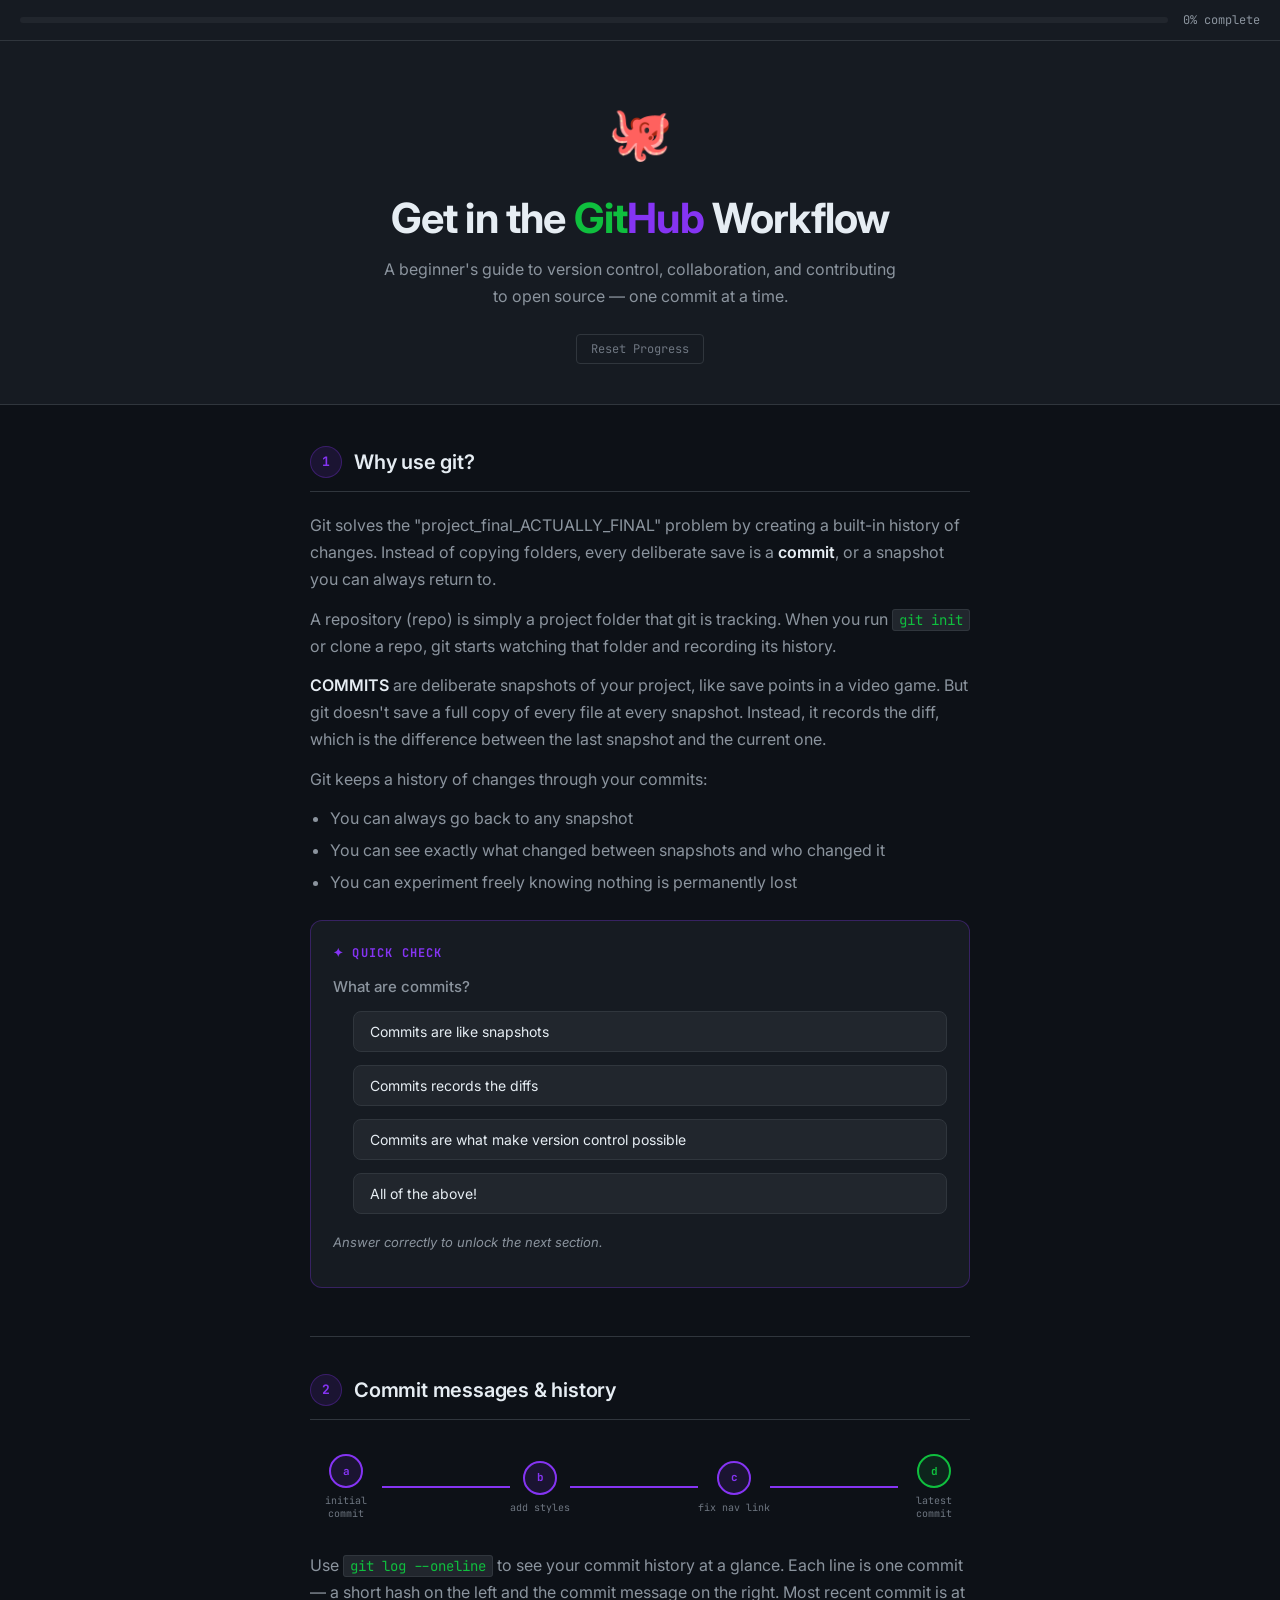
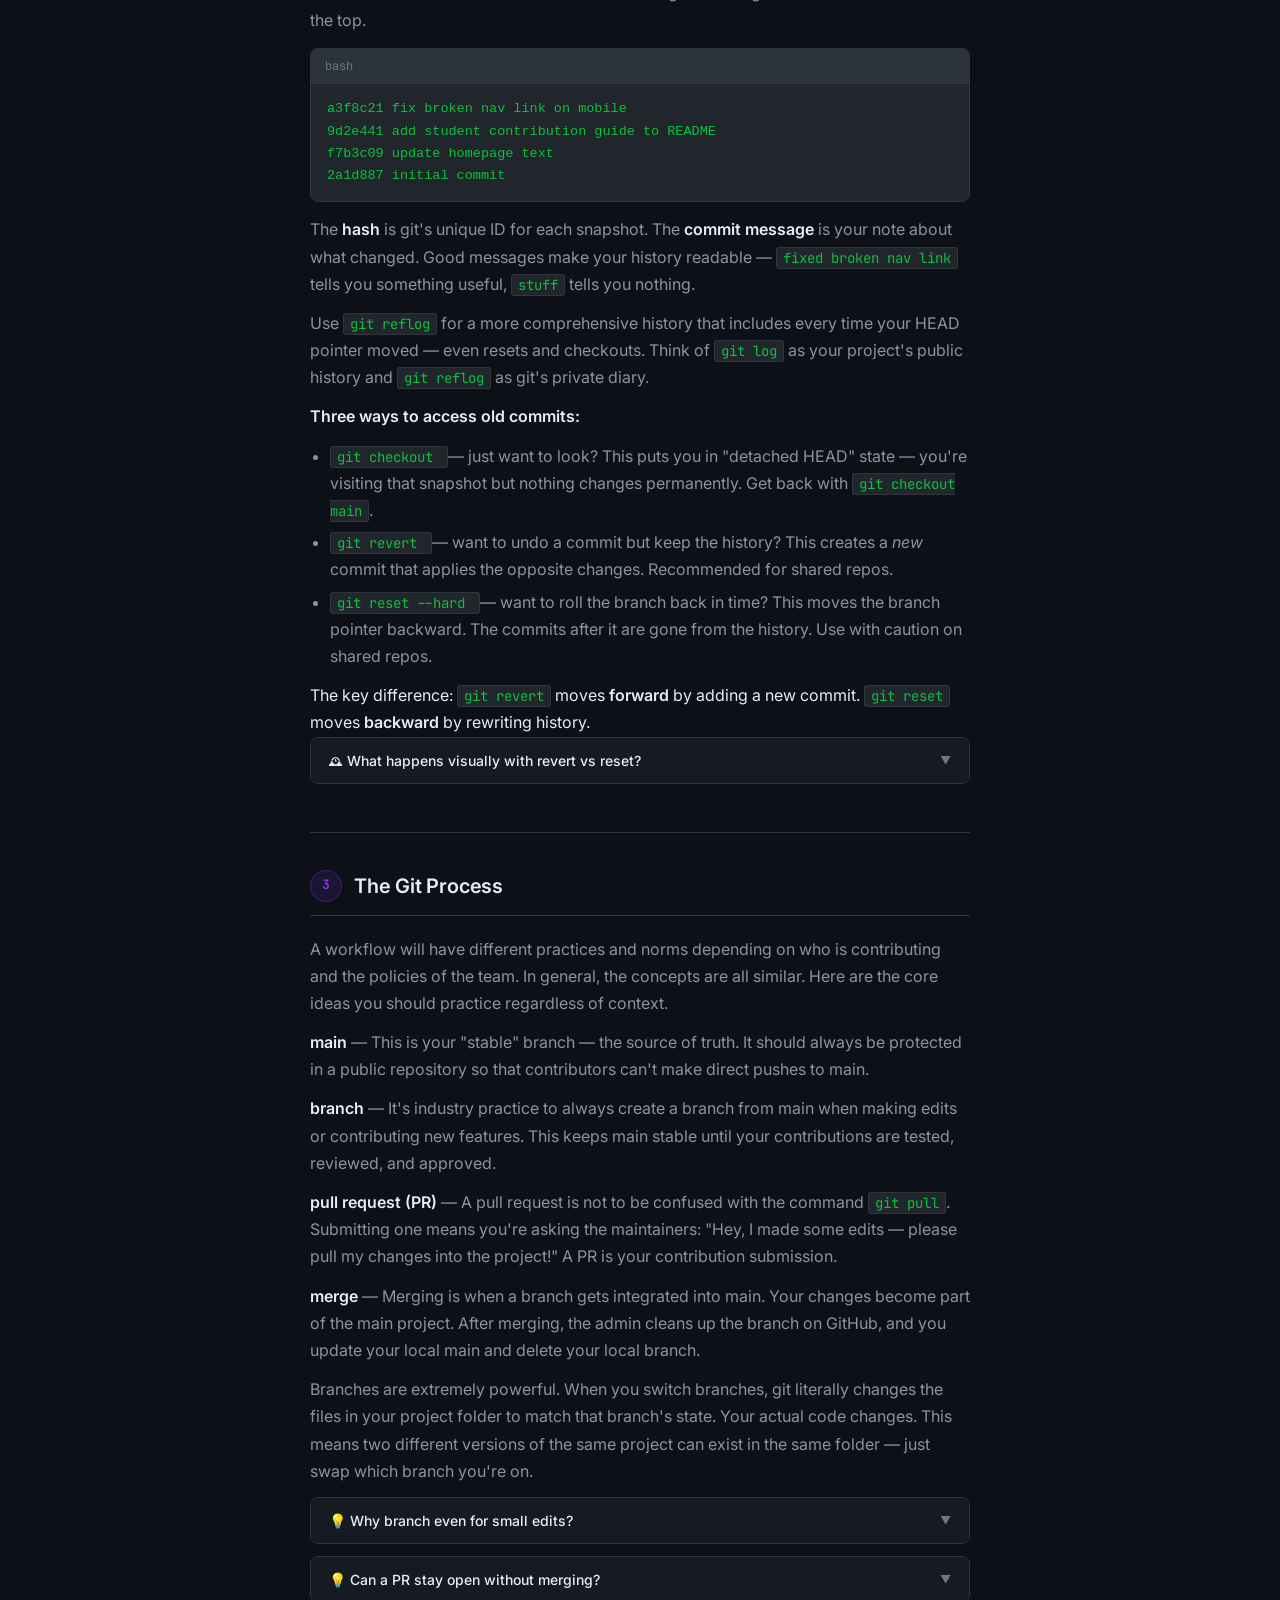
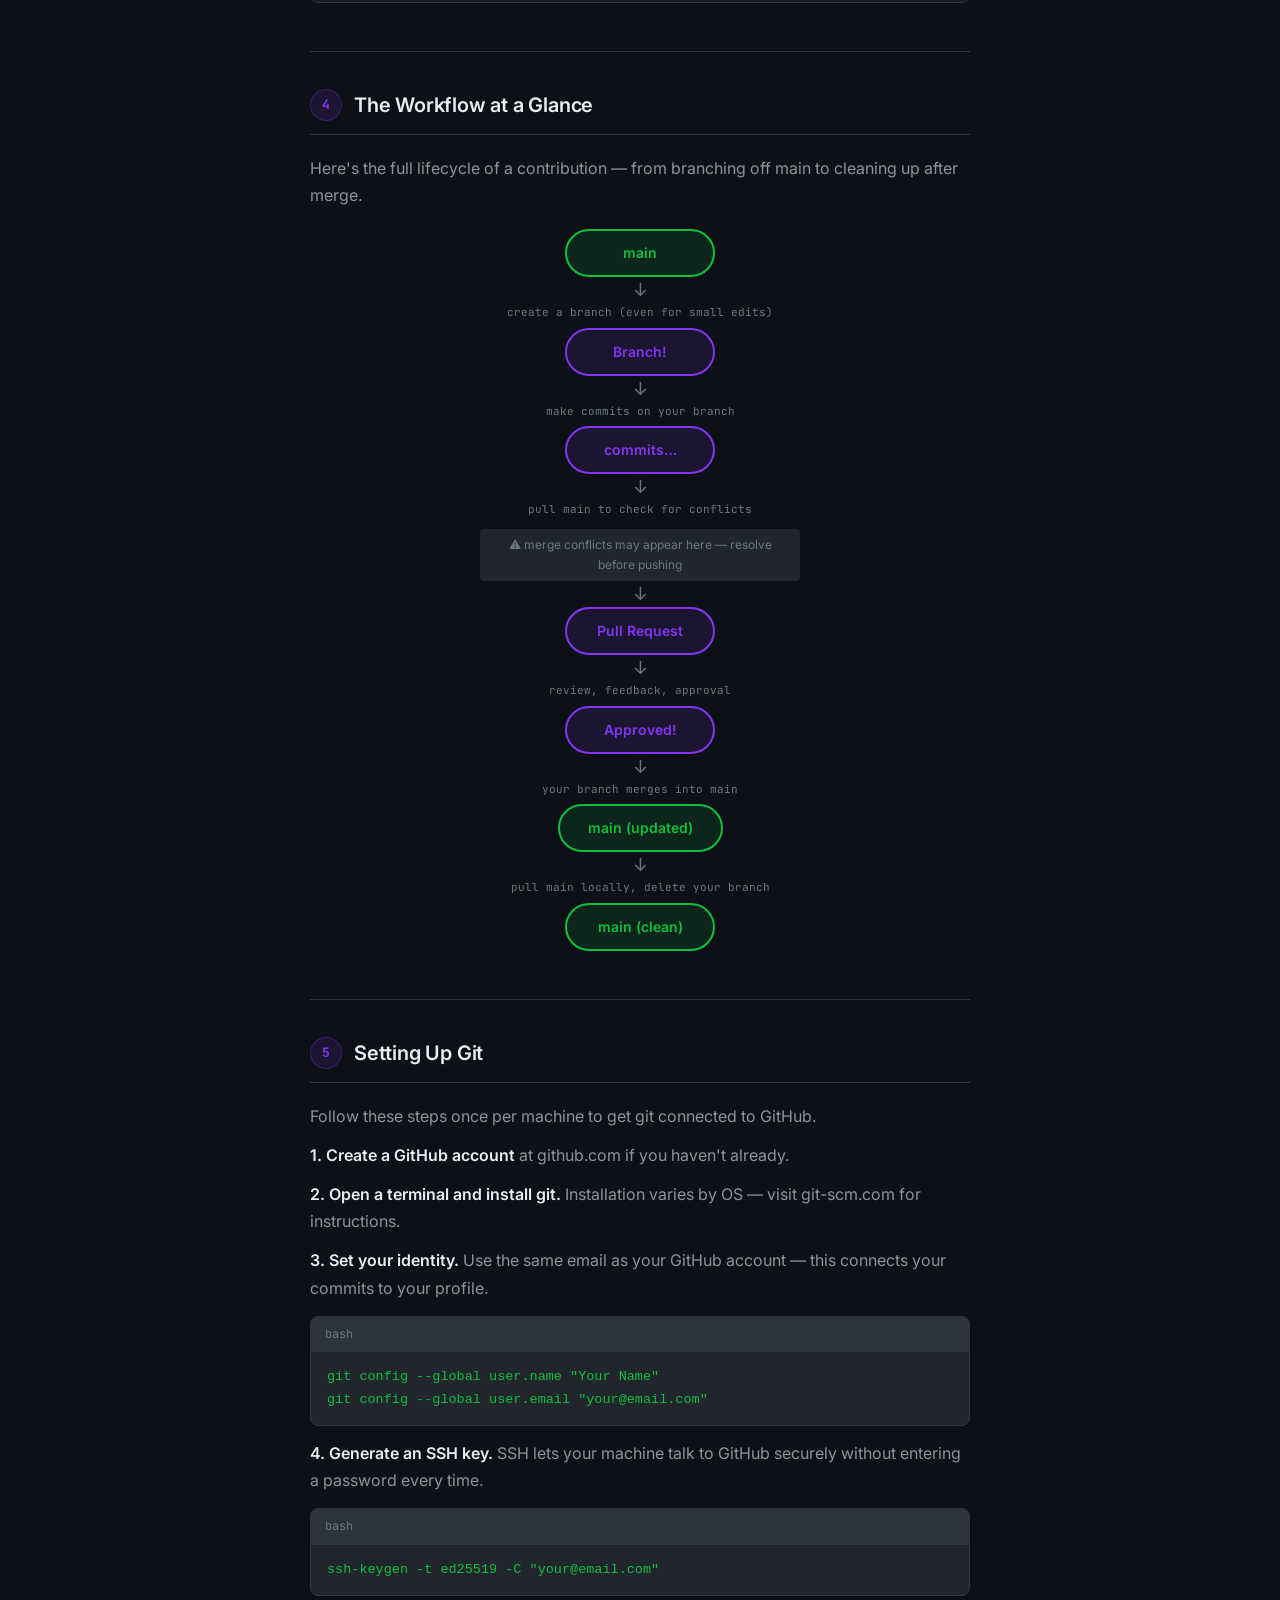
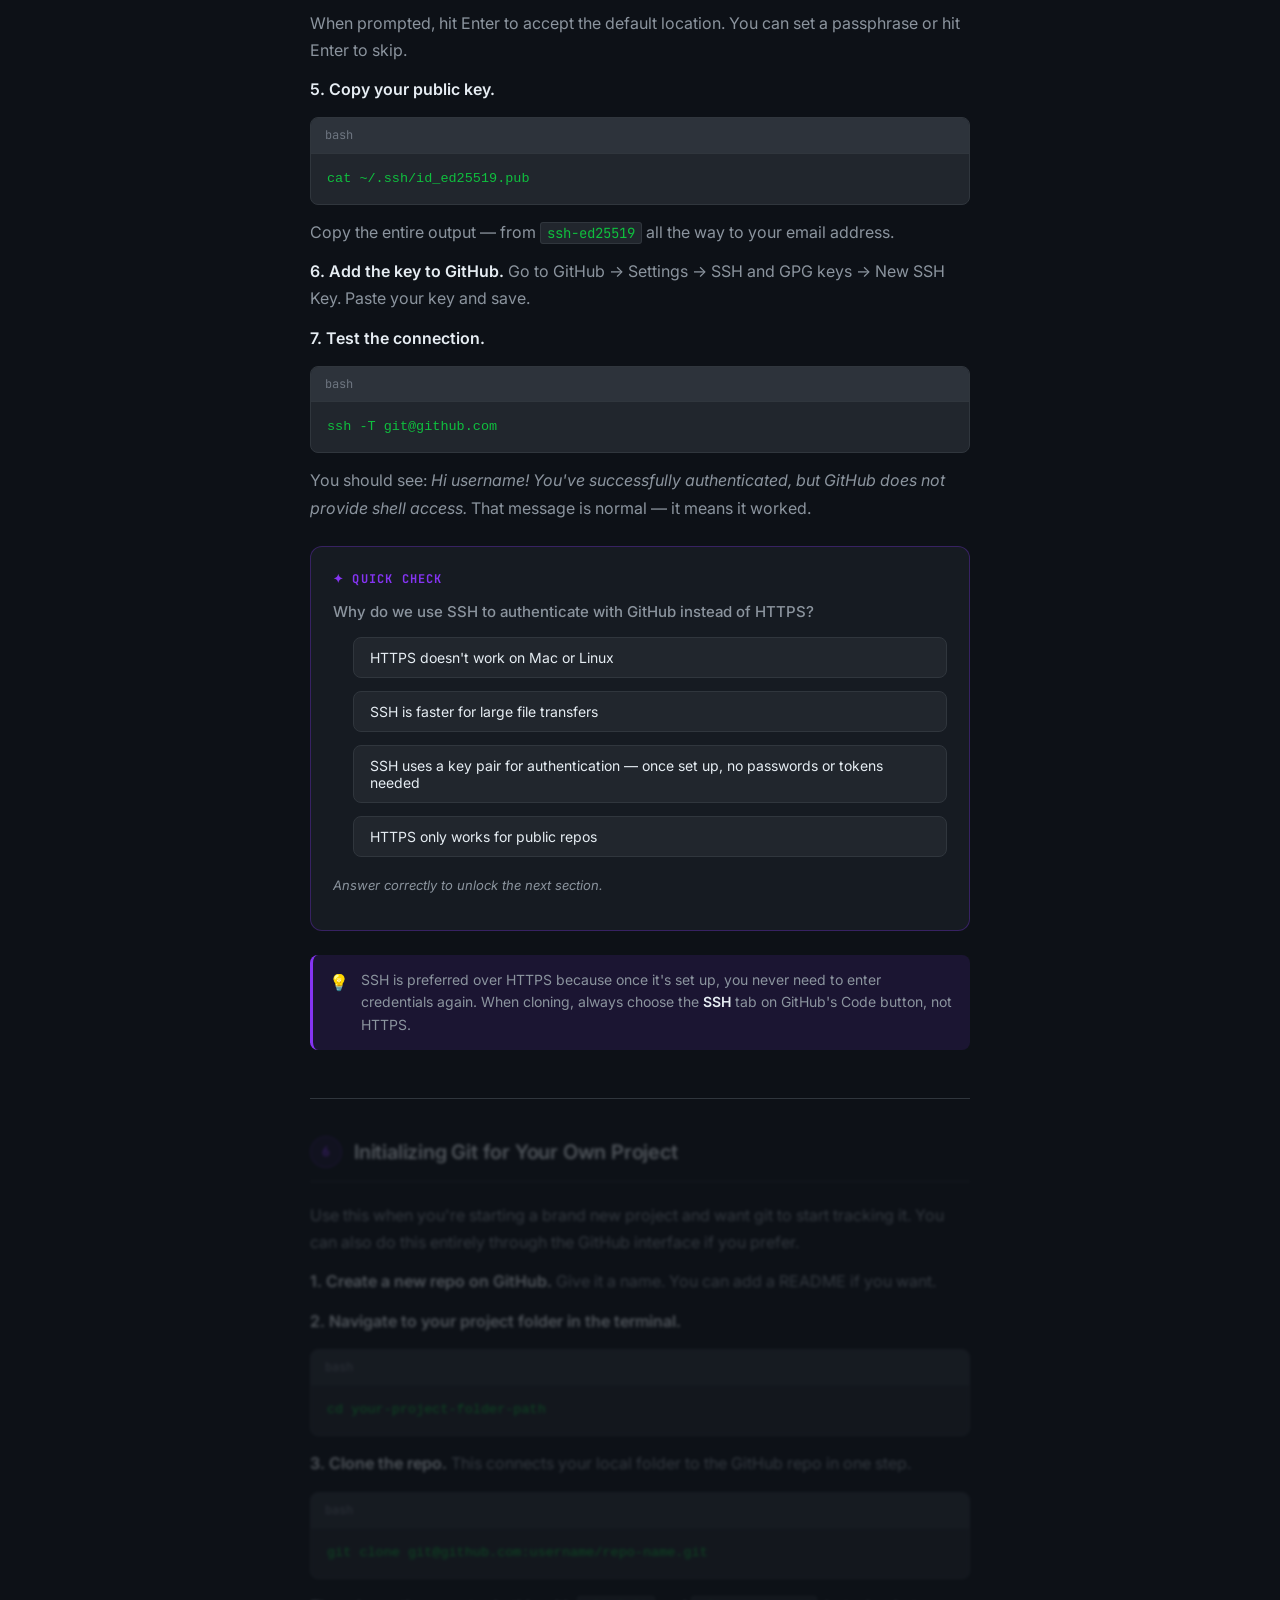
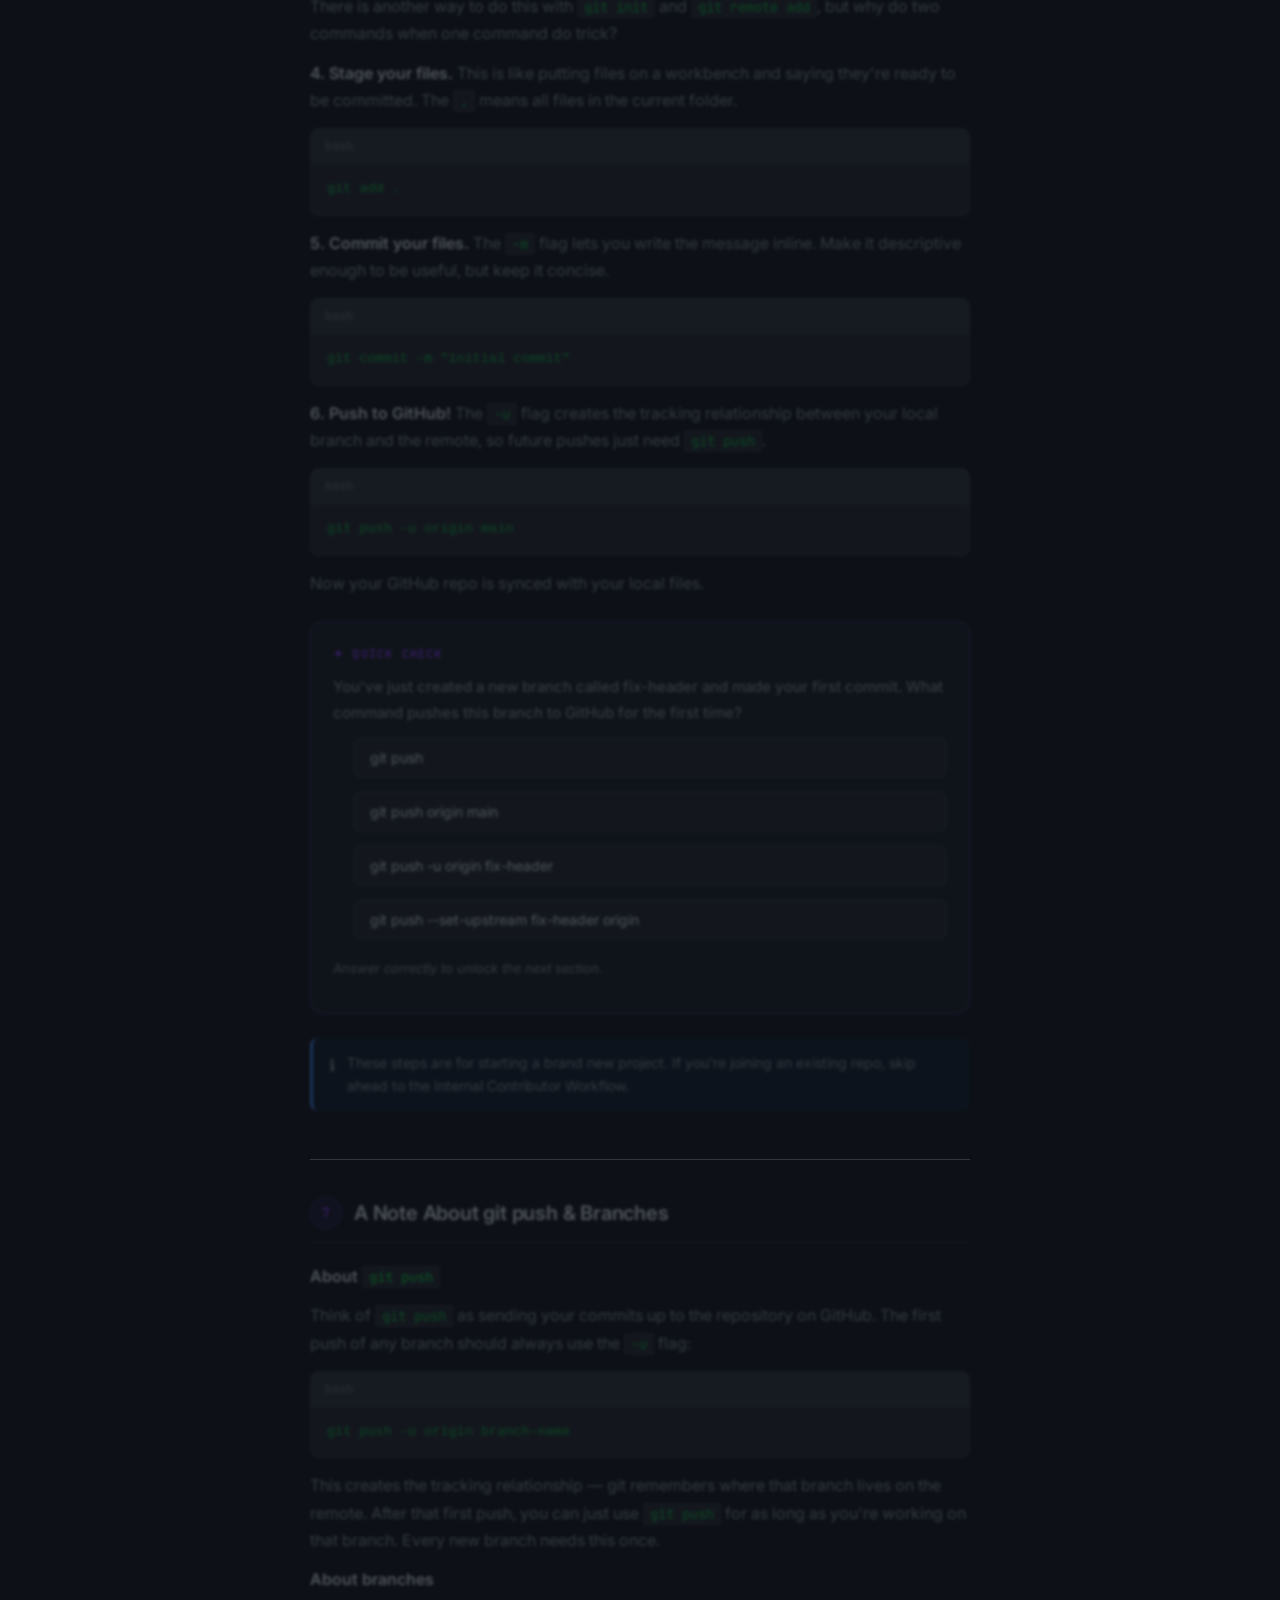
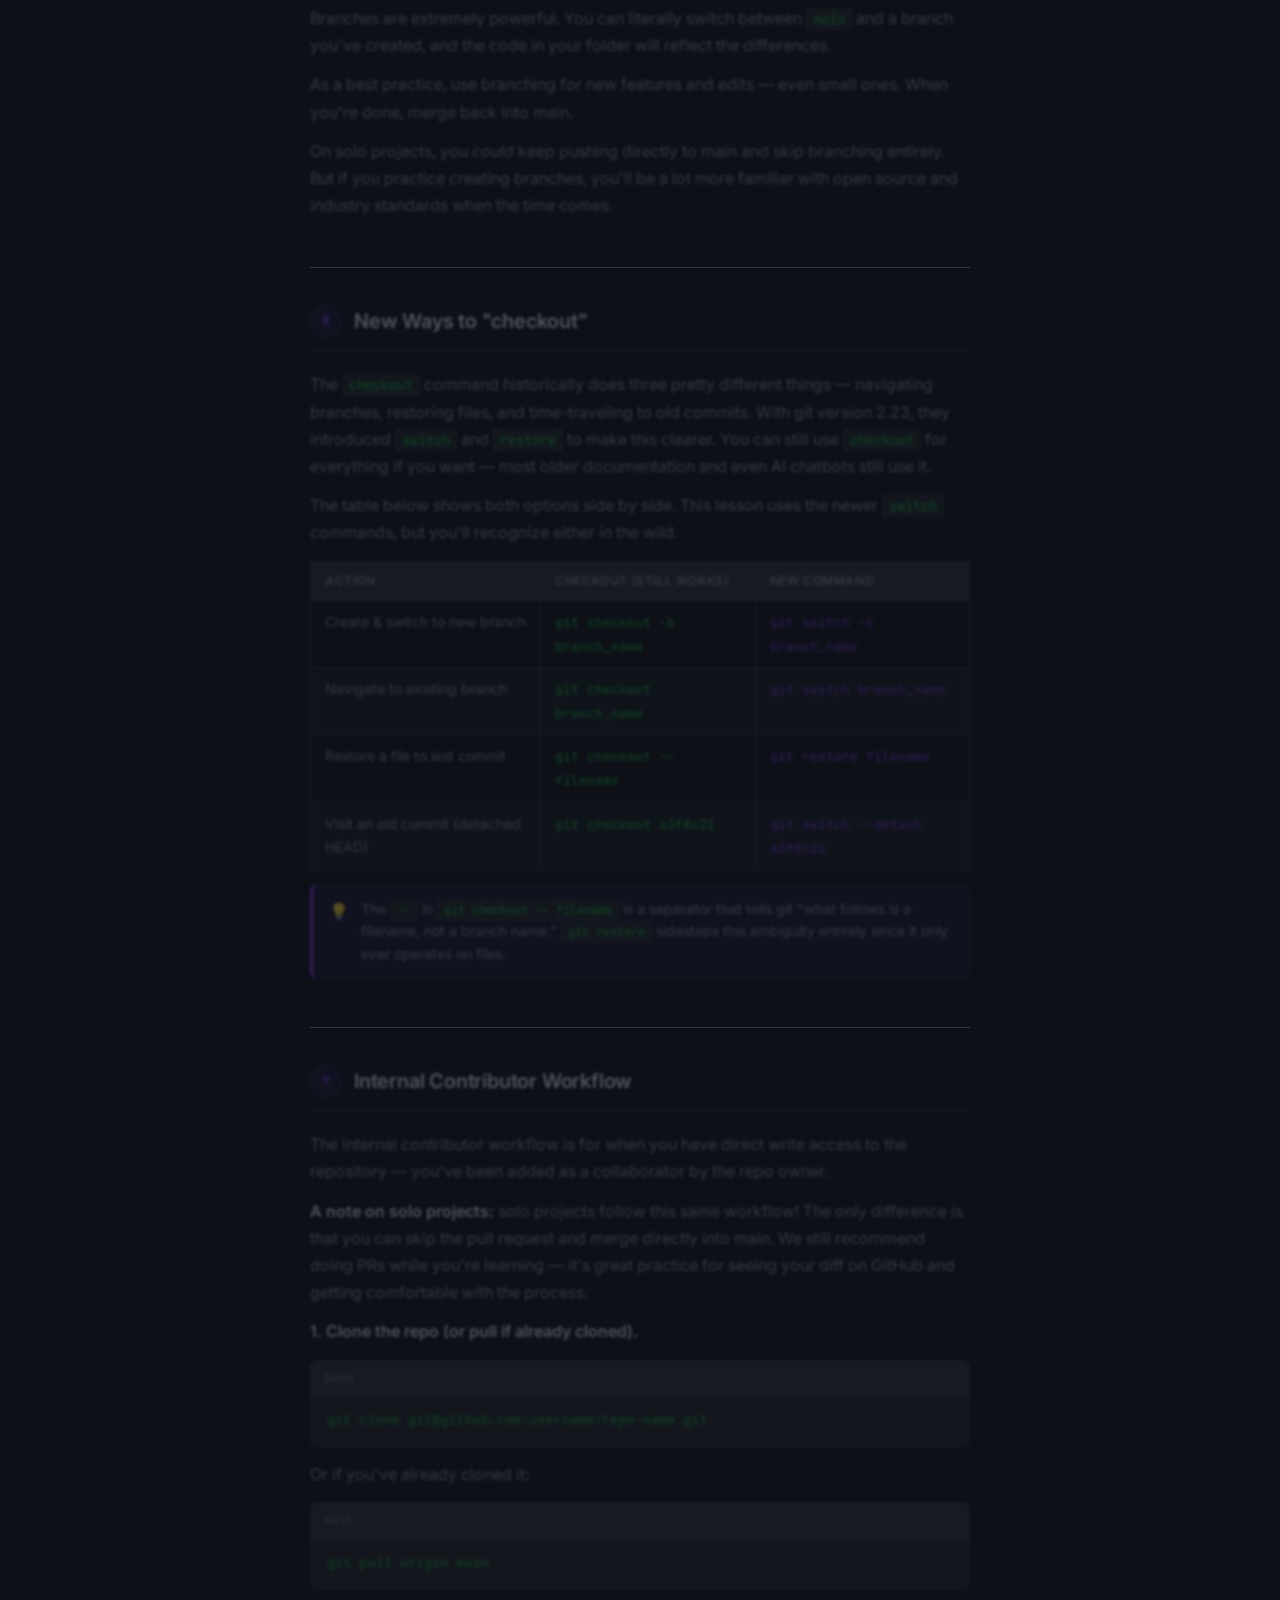
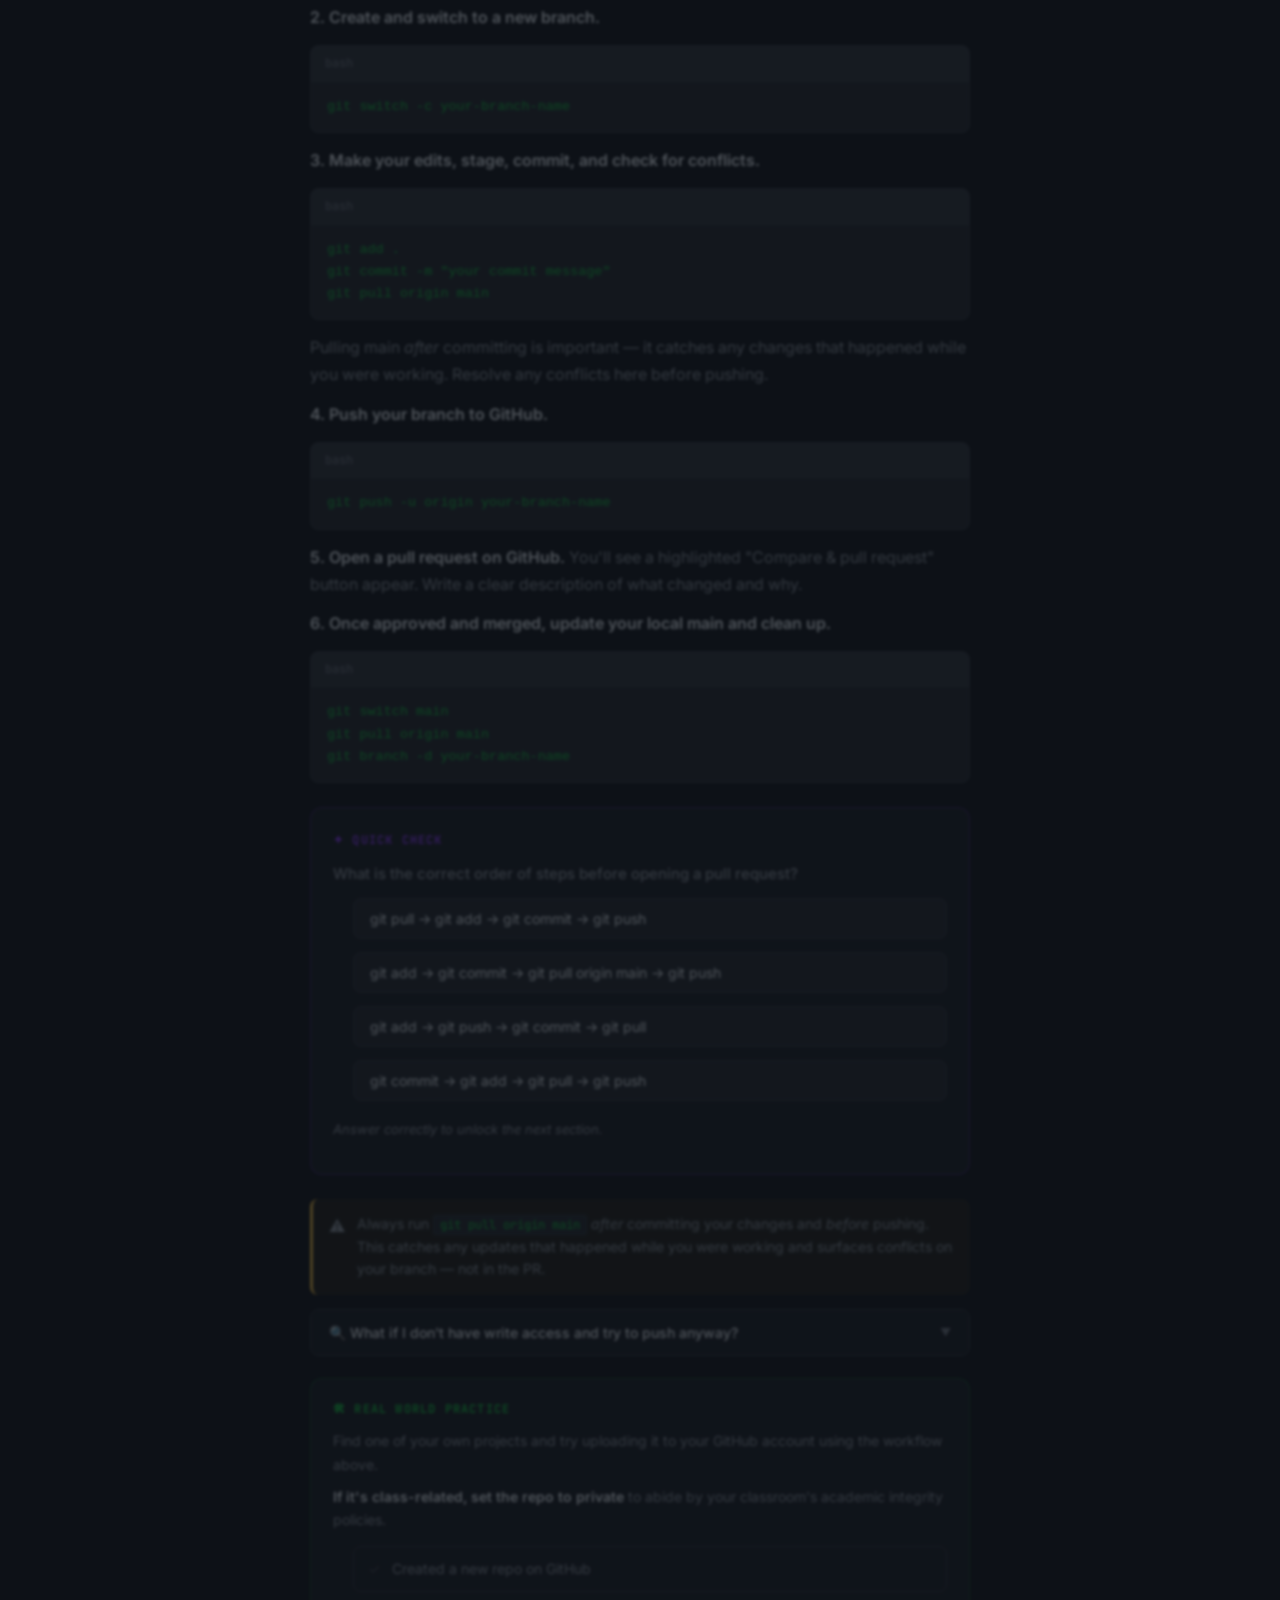
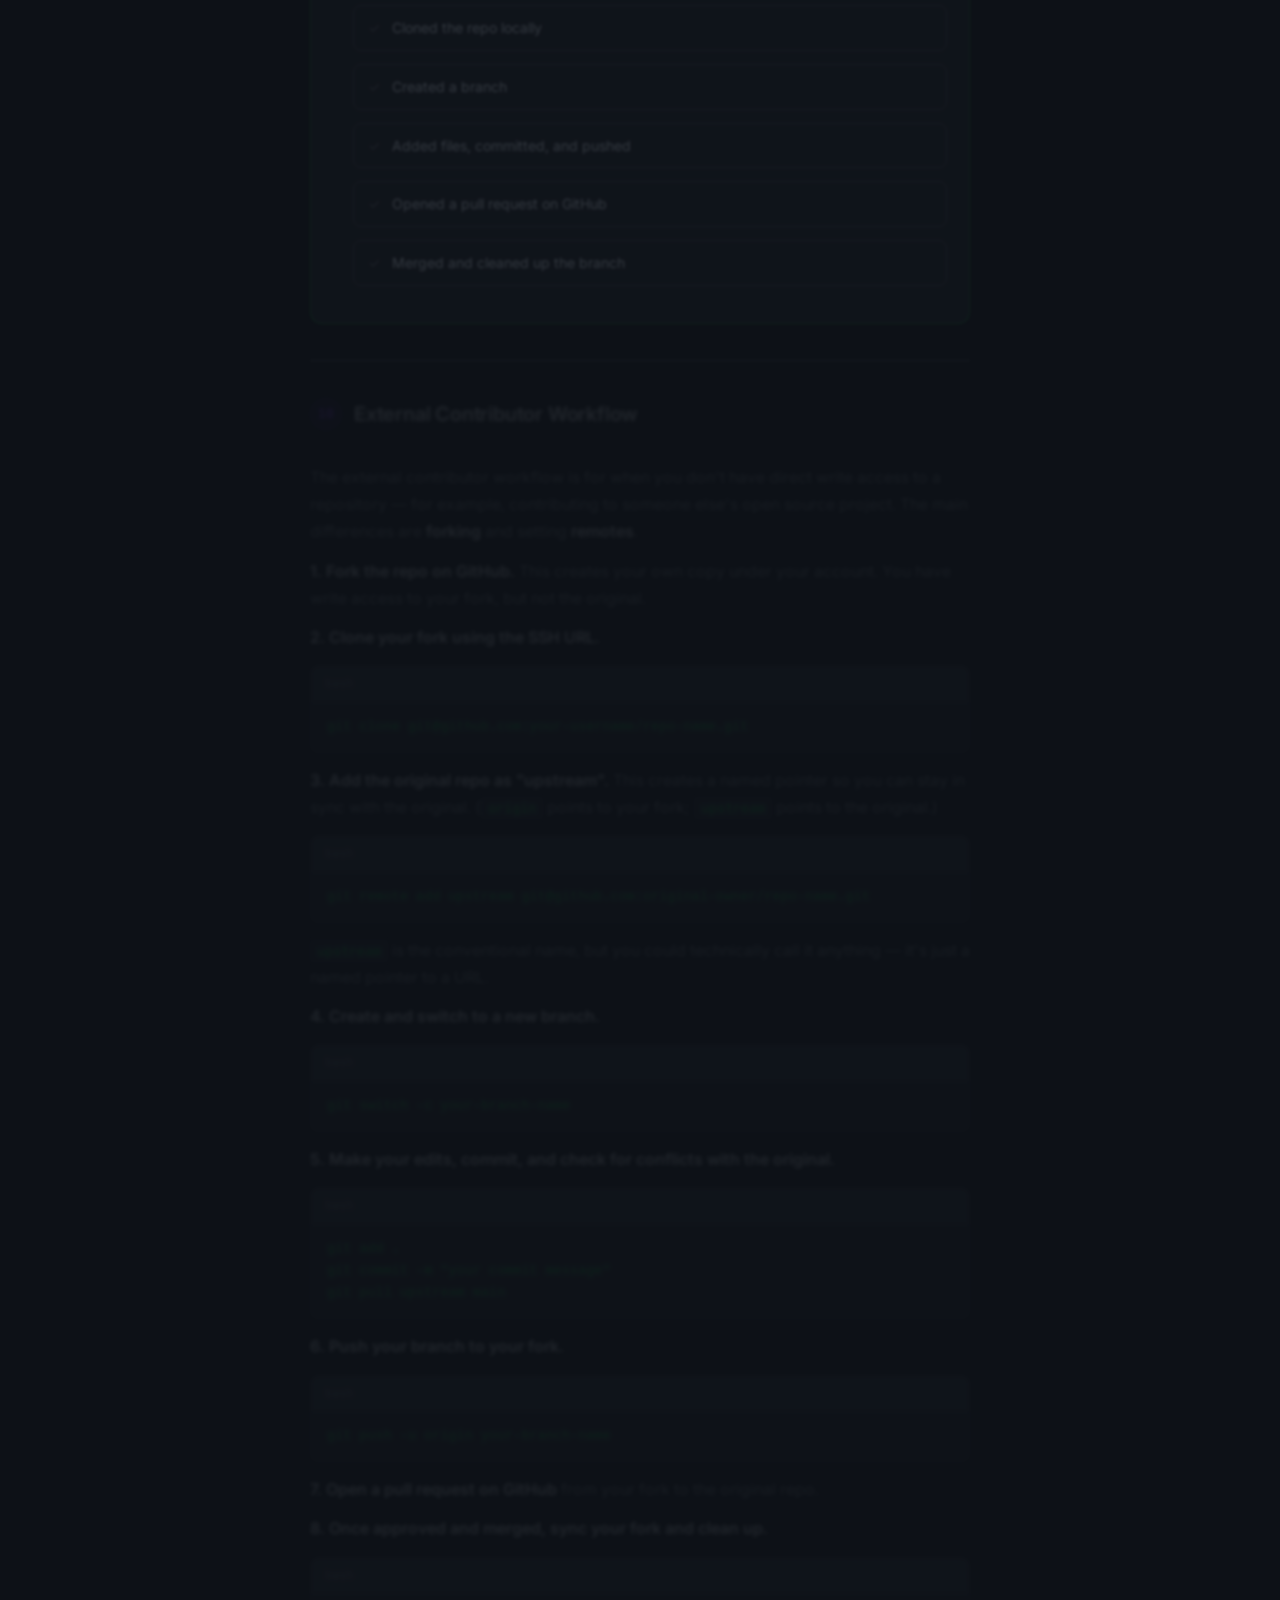
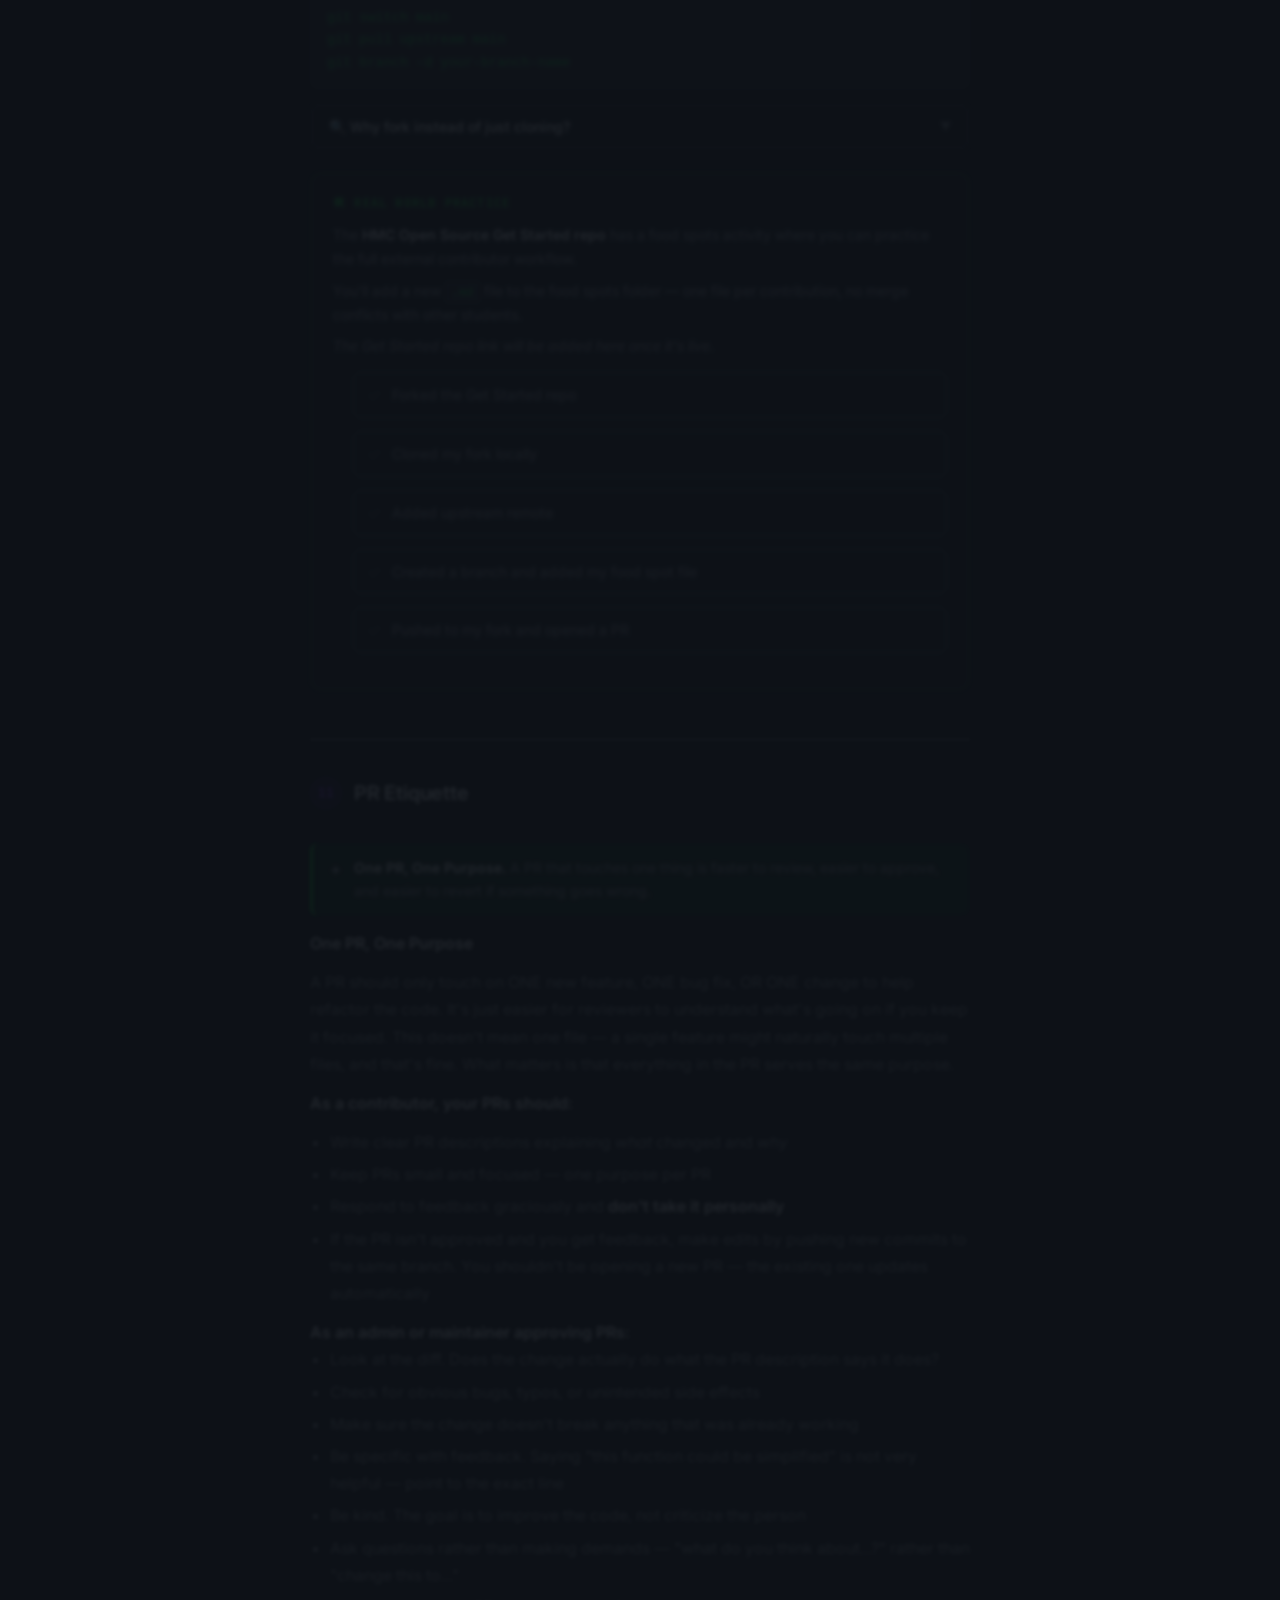
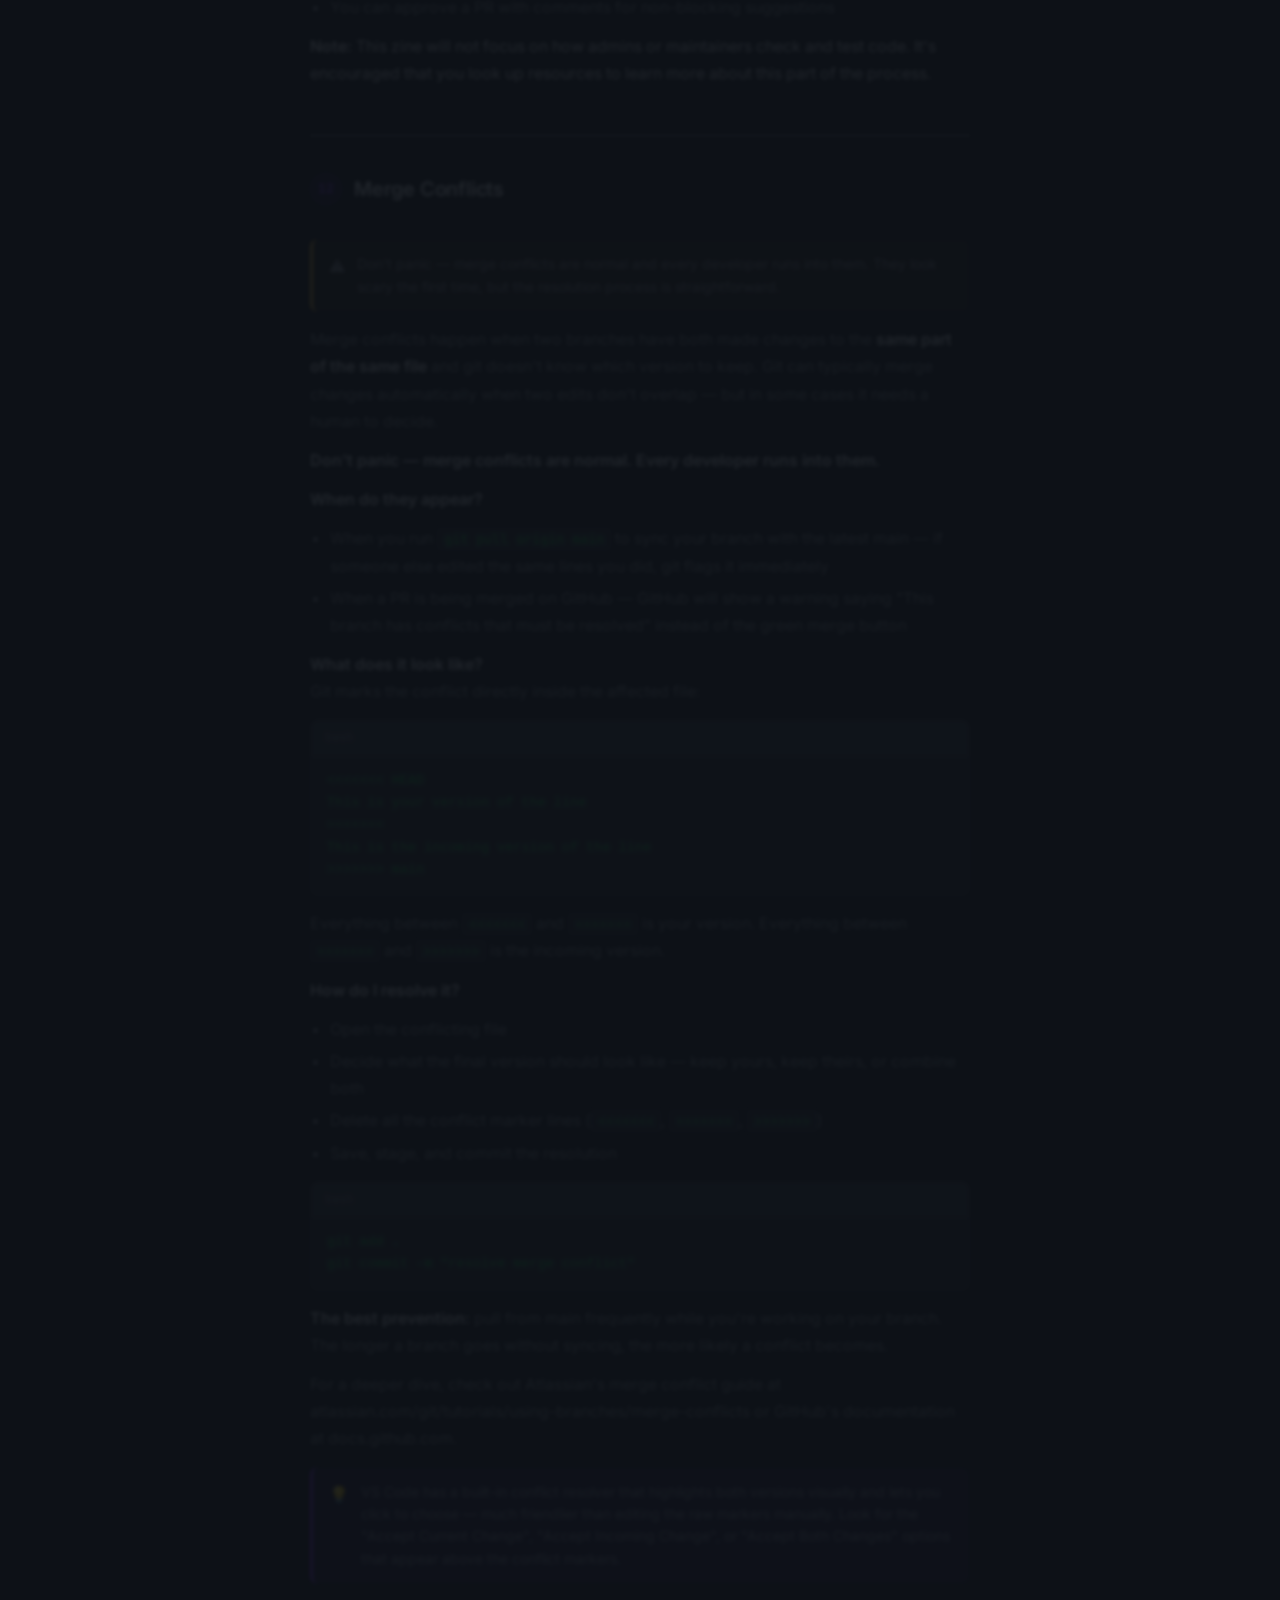
==== commit 11a2f2cd: "updated index.html to get rid of html quiz blocks" ====
--- a/index.html
+++ b/index.html
@@ -22,7 +22,10 @@
 <!-- Page header -->
 <header class="page-header">
   <span class="octocat">🐙</span>
-  <h1>Get in the <span class="accent-green">Git</span><span class="accent-purple">Hub</span> Workflow</h1>
+  <h1>
+      Get in the <span class="accent-green">Git</span><span class="accent-purple">Hub</span> 
+      Workflow
+  </h1>
   <p class="subtitle">A beginner's guide to version control, collaboration, and contributing to open source — one commit at a time.</p>
   <button class="reset-btn" onclick="resetProgress()">Reset Progress</button>
 </header>
@@ -46,7 +49,7 @@
 
     <div class="md-section" data-src="sections/01-why-git.md"></div>
 
-    <div class="accordion">
+    <!-- <div class="accordion">
       <button class="accordion-btn" onclick="toggleAccordion(this)">
         <span>🔍 What does a diff actually look like?</span>
         <span class="chevron">▼</span>
@@ -62,7 +65,7 @@
           </div>
         </div>
       </div>
-    </div>
+    </div> -->
   </div>
 
   <hr />
@@ -70,7 +73,7 @@
   <!-- ══════════════════════════════════════════════════════
        SECTION 2 — COMMIT MESSAGES & HISTORY
   ══════════════════════════════════════════════════════ -->
-  <div class="step-section" id="section-commits">
+  <div class="step-section" id="section-commits" data-requires="quiz-1a">
     <div class="section-header">
       <span class="section-number">2</span>
       <h2>Commit messages &amp; history</h2>
@@ -229,19 +232,6 @@
       <span class="callout-icon">💡</span>
       <div>SSH is preferred over HTTPS because once it's set up, you never need to enter credentials again. When cloning, always choose the <strong>SSH</strong> tab on GitHub's Code button, not HTTPS.</div>
     </div>
-
-    <!-- Quiz 1 -->
-    <div class="quiz-block" id="quiz-1" data-hint="Think about which method avoids managing passwords or tokens.">
-      <h4>✦ Quick Check</h4>
-      <p class="quiz-question">Why do we use SSH to authenticate with GitHub instead of HTTPS?</p>
-      <ul class="quiz-options">
-        <li><button onclick="checkAnswer(this, false)">HTTPS doesn't work on Mac or Linux</button></li>
-        <li><button onclick="checkAnswer(this, false)">SSH is faster for large file transfers</button></li>
-        <li><button data-correct="true" onclick="checkAnswer(this, true)">SSH uses a key pair for authentication — once set up, no passwords or tokens needed</button></li>
-        <li><button onclick="checkAnswer(this, false)">HTTPS only works for public repos</button></li>
-      </ul>
-      <p class="quiz-feedback">Answer correctly to unlock the next section.</p>
-    </div>
   </div>
 
   <hr />
@@ -260,19 +250,6 @@
     <div class="callout note">
       <span class="callout-icon">ℹ️</span>
       <div>These steps are for starting a brand new project. If you're joining an existing repo, skip ahead to the Internal Contributor Workflow.</div>
-    </div>
-
-    <!-- Quiz 2 -->
-    <div class="quiz-block" id="quiz-2" data-hint="Think about what the -u flag does and when you only need it.">
-      <h4>✦ Quick Check</h4>
-      <p class="quiz-question">You've just created a new branch called <code>fix-header</code> and made your first commit. What command pushes this branch to GitHub for the first time?</p>
-      <ul class="quiz-options">
-        <li><button onclick="checkAnswer(this, false)">git push</button></li>
-        <li><button onclick="checkAnswer(this, false)">git push origin main</button></li>
-        <li><button data-correct="true" onclick="checkAnswer(this, true)">git push -u origin fix-header</button></li>
-        <li><button onclick="checkAnswer(this, false)">git push --set-upstream fix-header origin</button></li>
-      </ul>
-      <p class="quiz-feedback">Answer correctly to unlock the next section.</p>
     </div>
   </div>
 
@@ -393,20 +370,6 @@
       </ul>
     </div>
 
-    <!-- Quiz 3 -->
-    <div class="quiz-block" id="quiz-3" data-hint="Think about the order of operations — you need to commit before you can pull, because git needs your work saved before it can attempt a merge.">
-      <h4>✦ Quick Check</h4>
-      <p class="quiz-question">What is the correct order of steps before opening a pull request on an internal contributor workflow?</p>
-      <ul class="quiz-options">
-        <li><button onclick="checkAnswer(this, false)">git pull → git add → git commit → git push</button></li>
-        <li><button data-correct="true" onclick="checkAnswer(this, true)">git add → git commit → git pull origin main → git push</button></li>
-        <li><button onclick="checkAnswer(this, false)">git add → git push → git commit → git pull</button></li>
-        <li><button onclick="checkAnswer(this, false)">git commit → git add → git pull → git push</button></li>
-      </ul>
-      <p class="quiz-feedback">Answer correctly to unlock the next section.</p>
-    </div>
-  </div>
-
   <hr />
 
   <!-- ══════════════════════════════════════════════════════
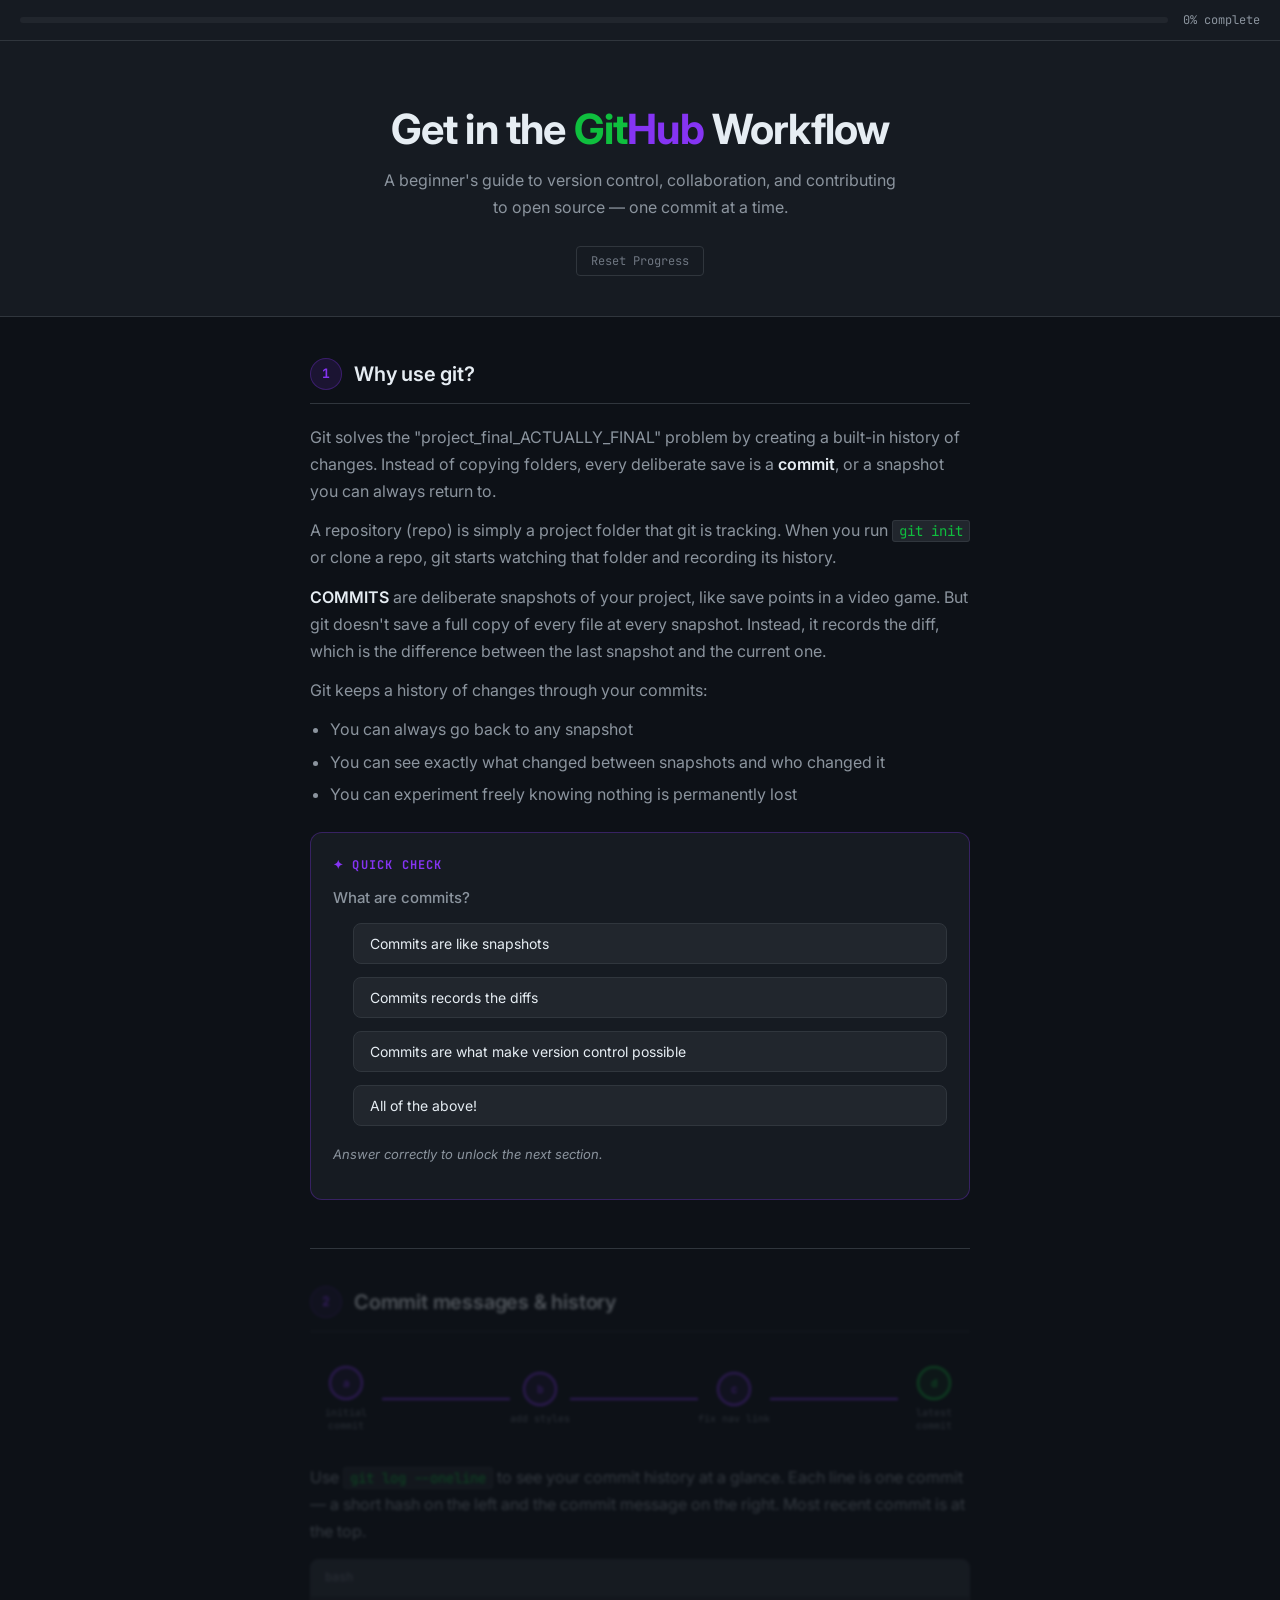
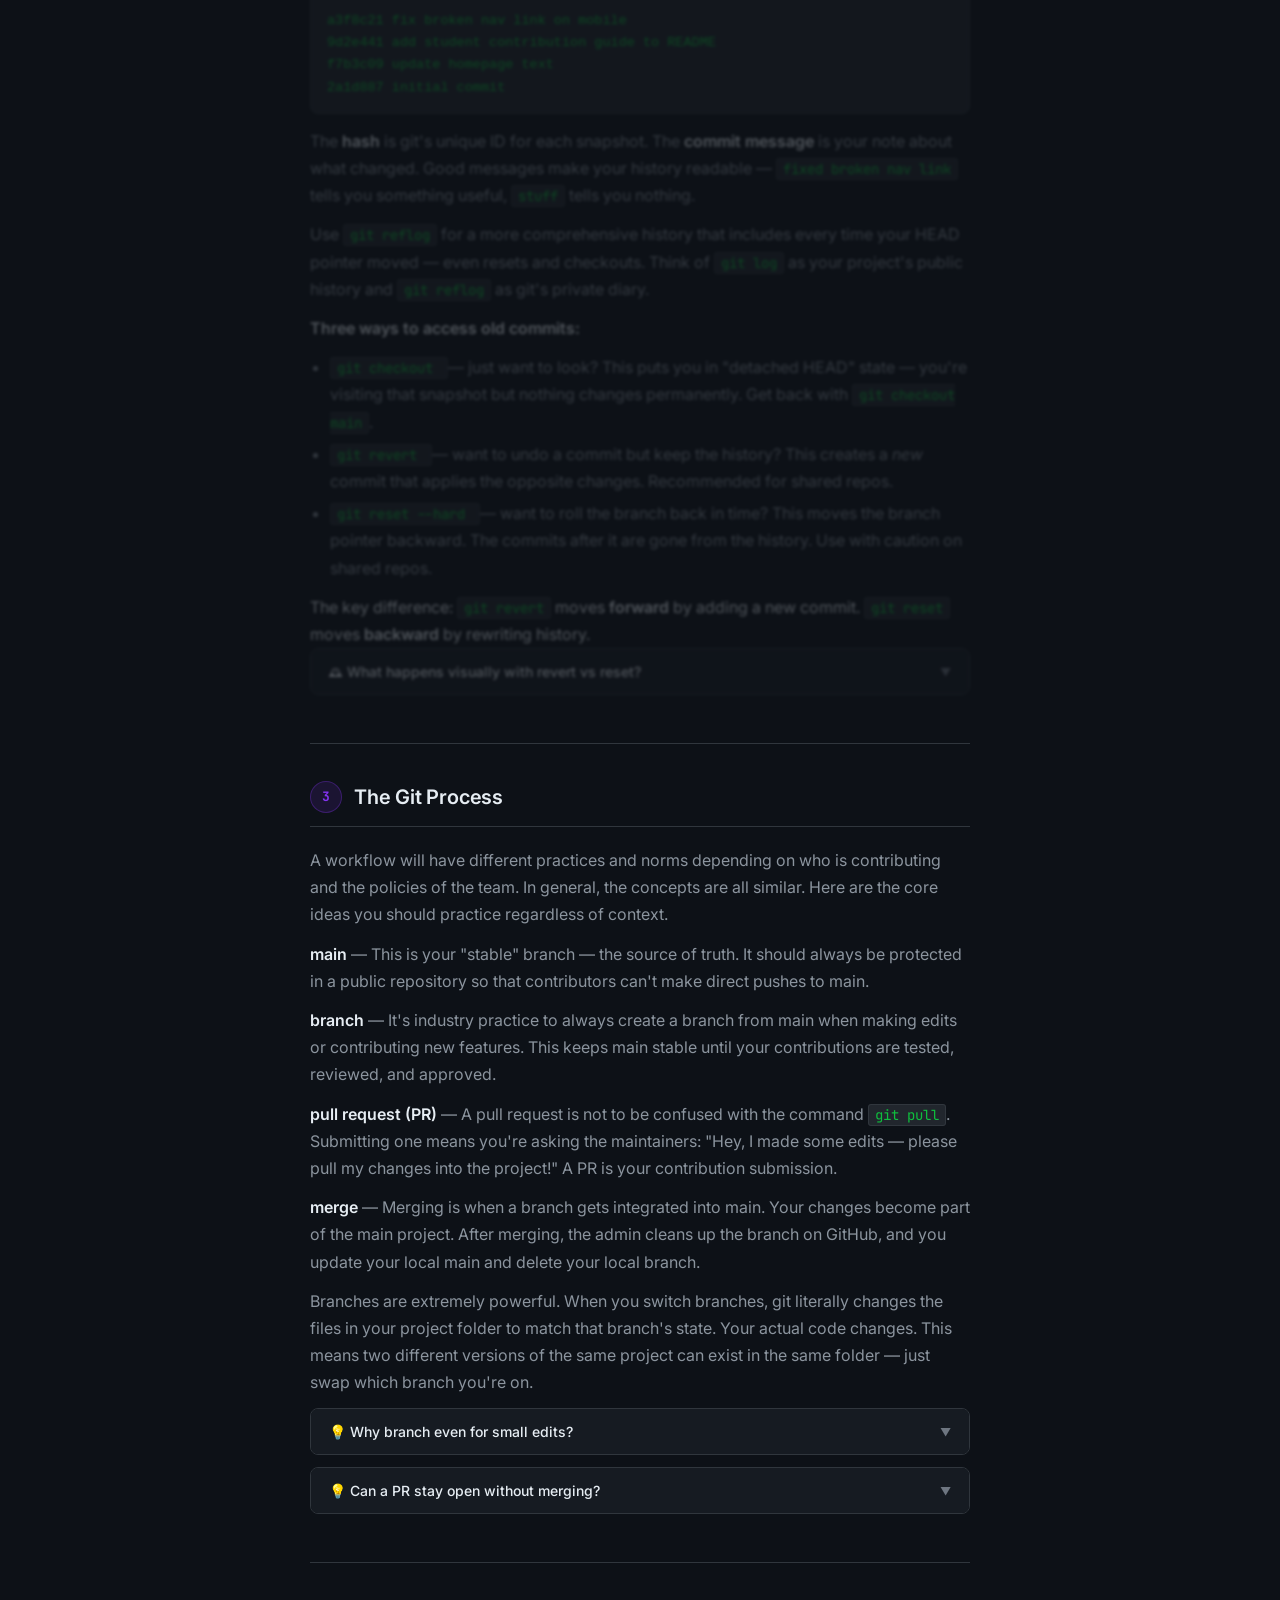
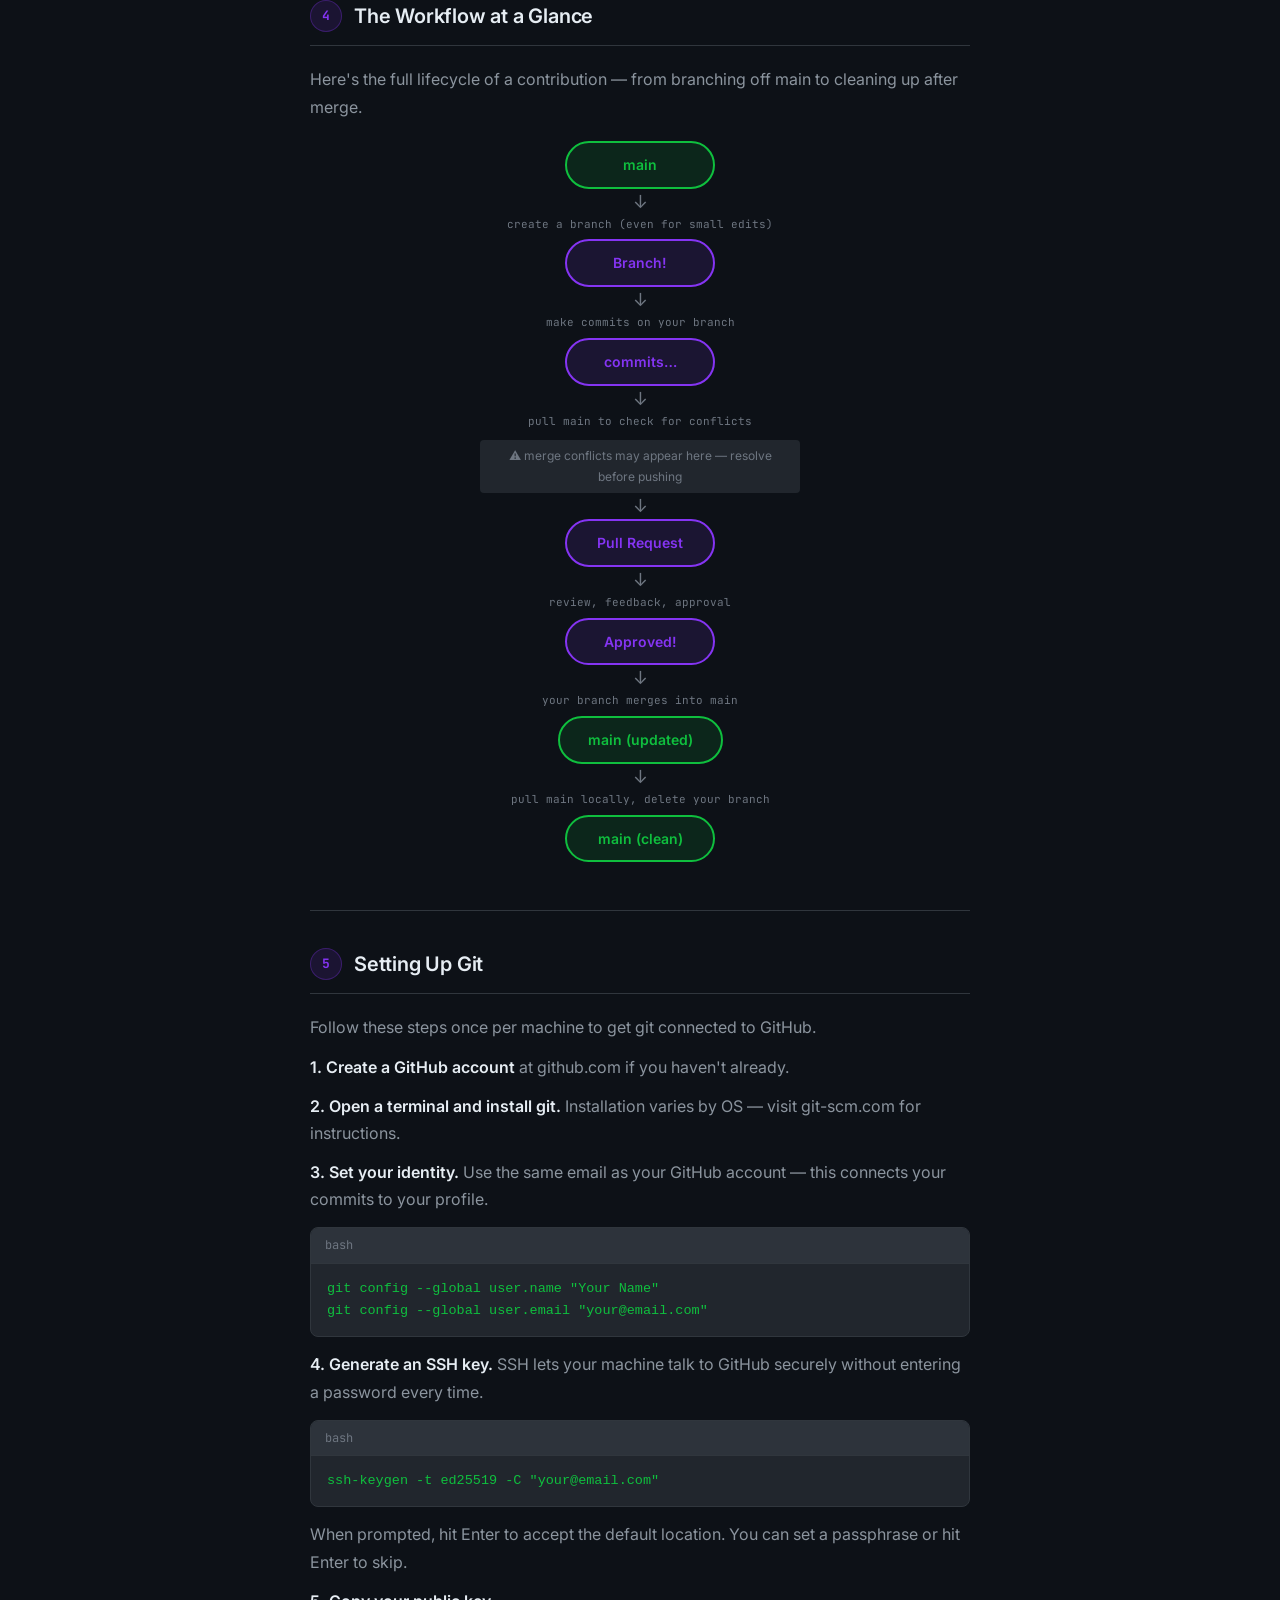
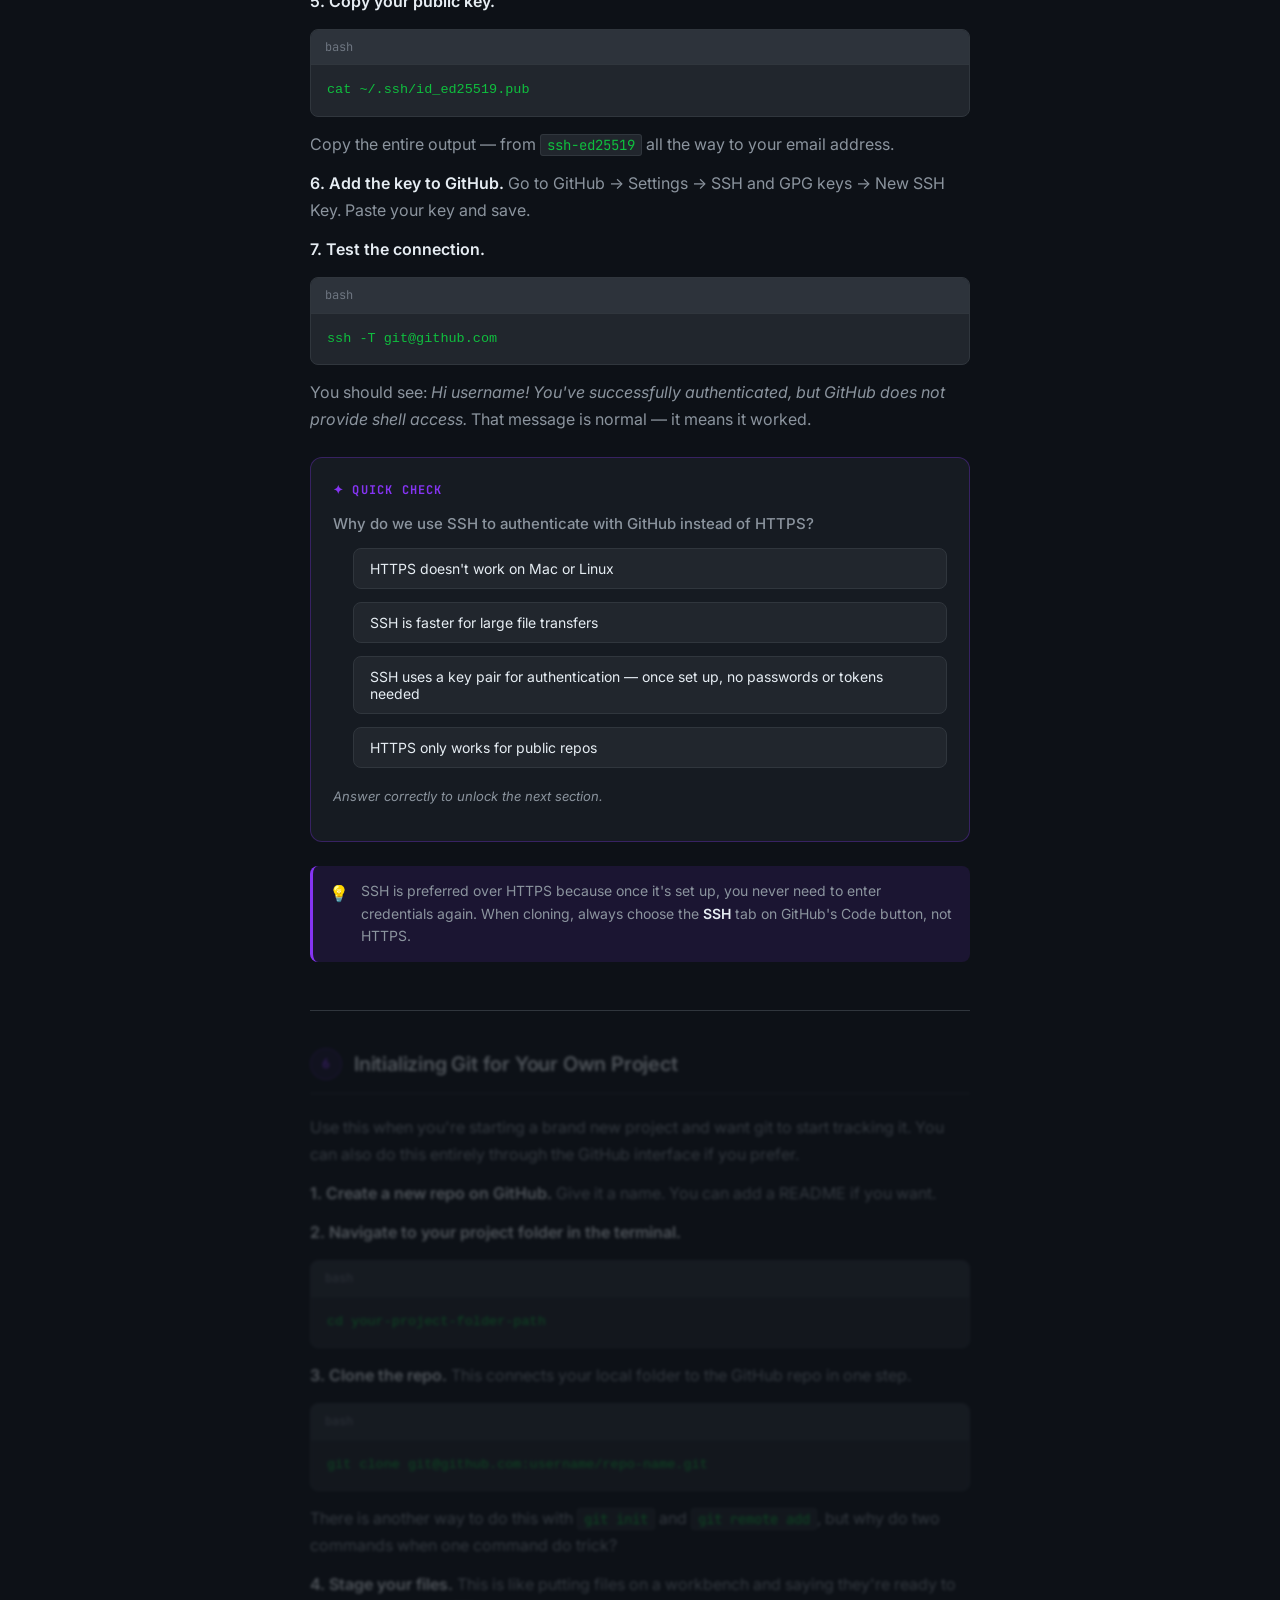
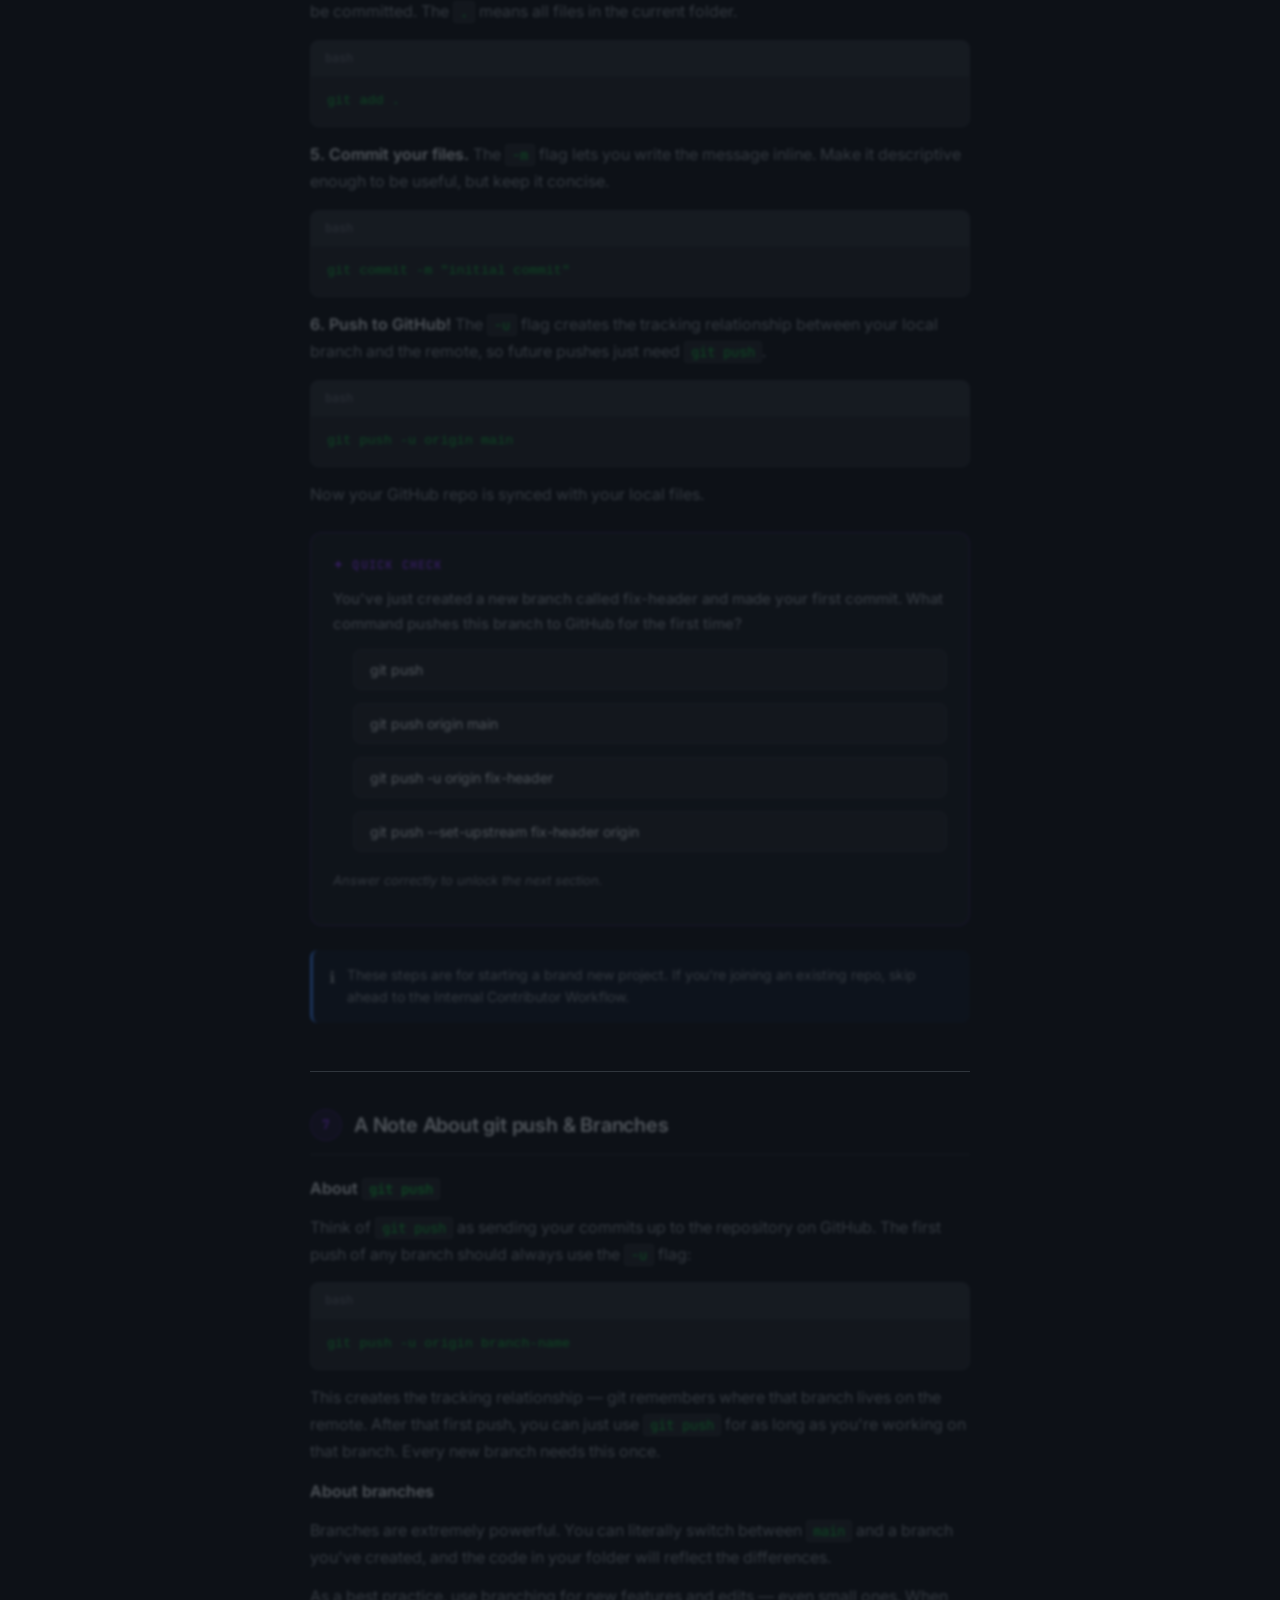
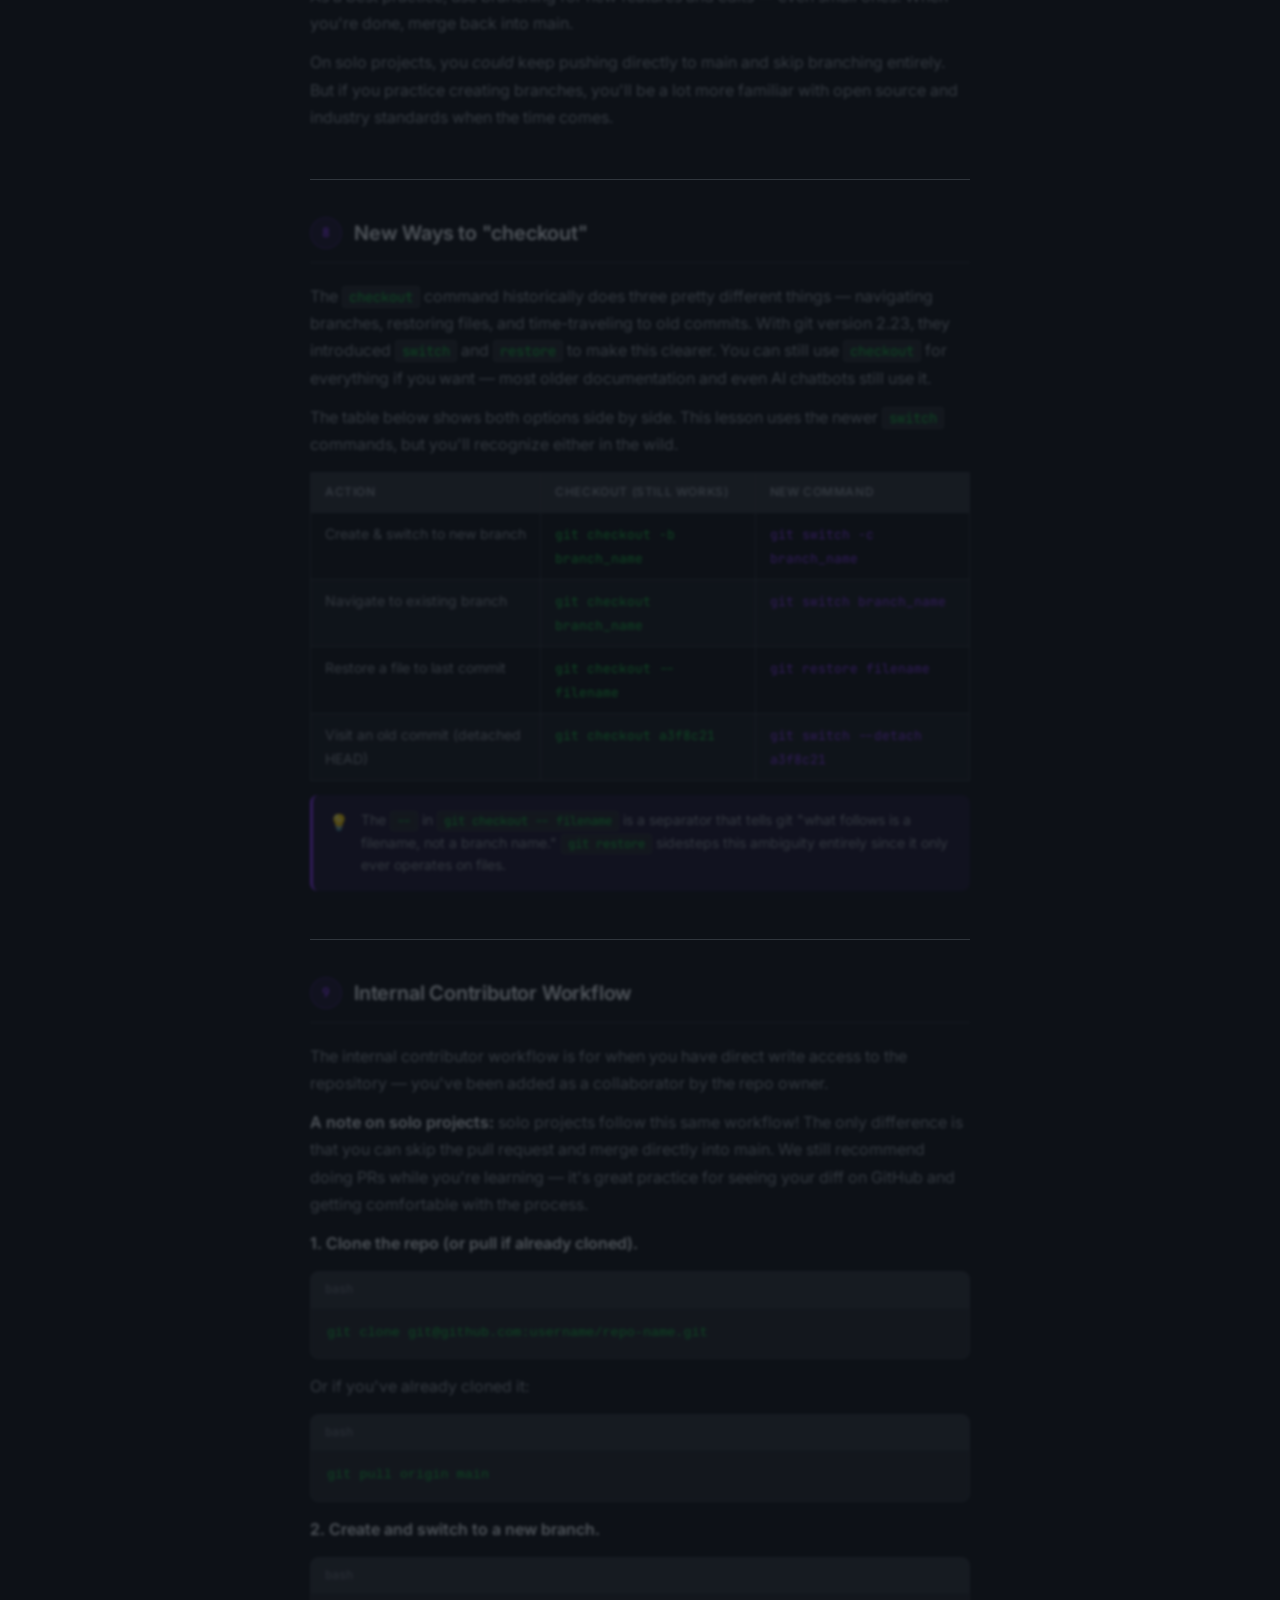
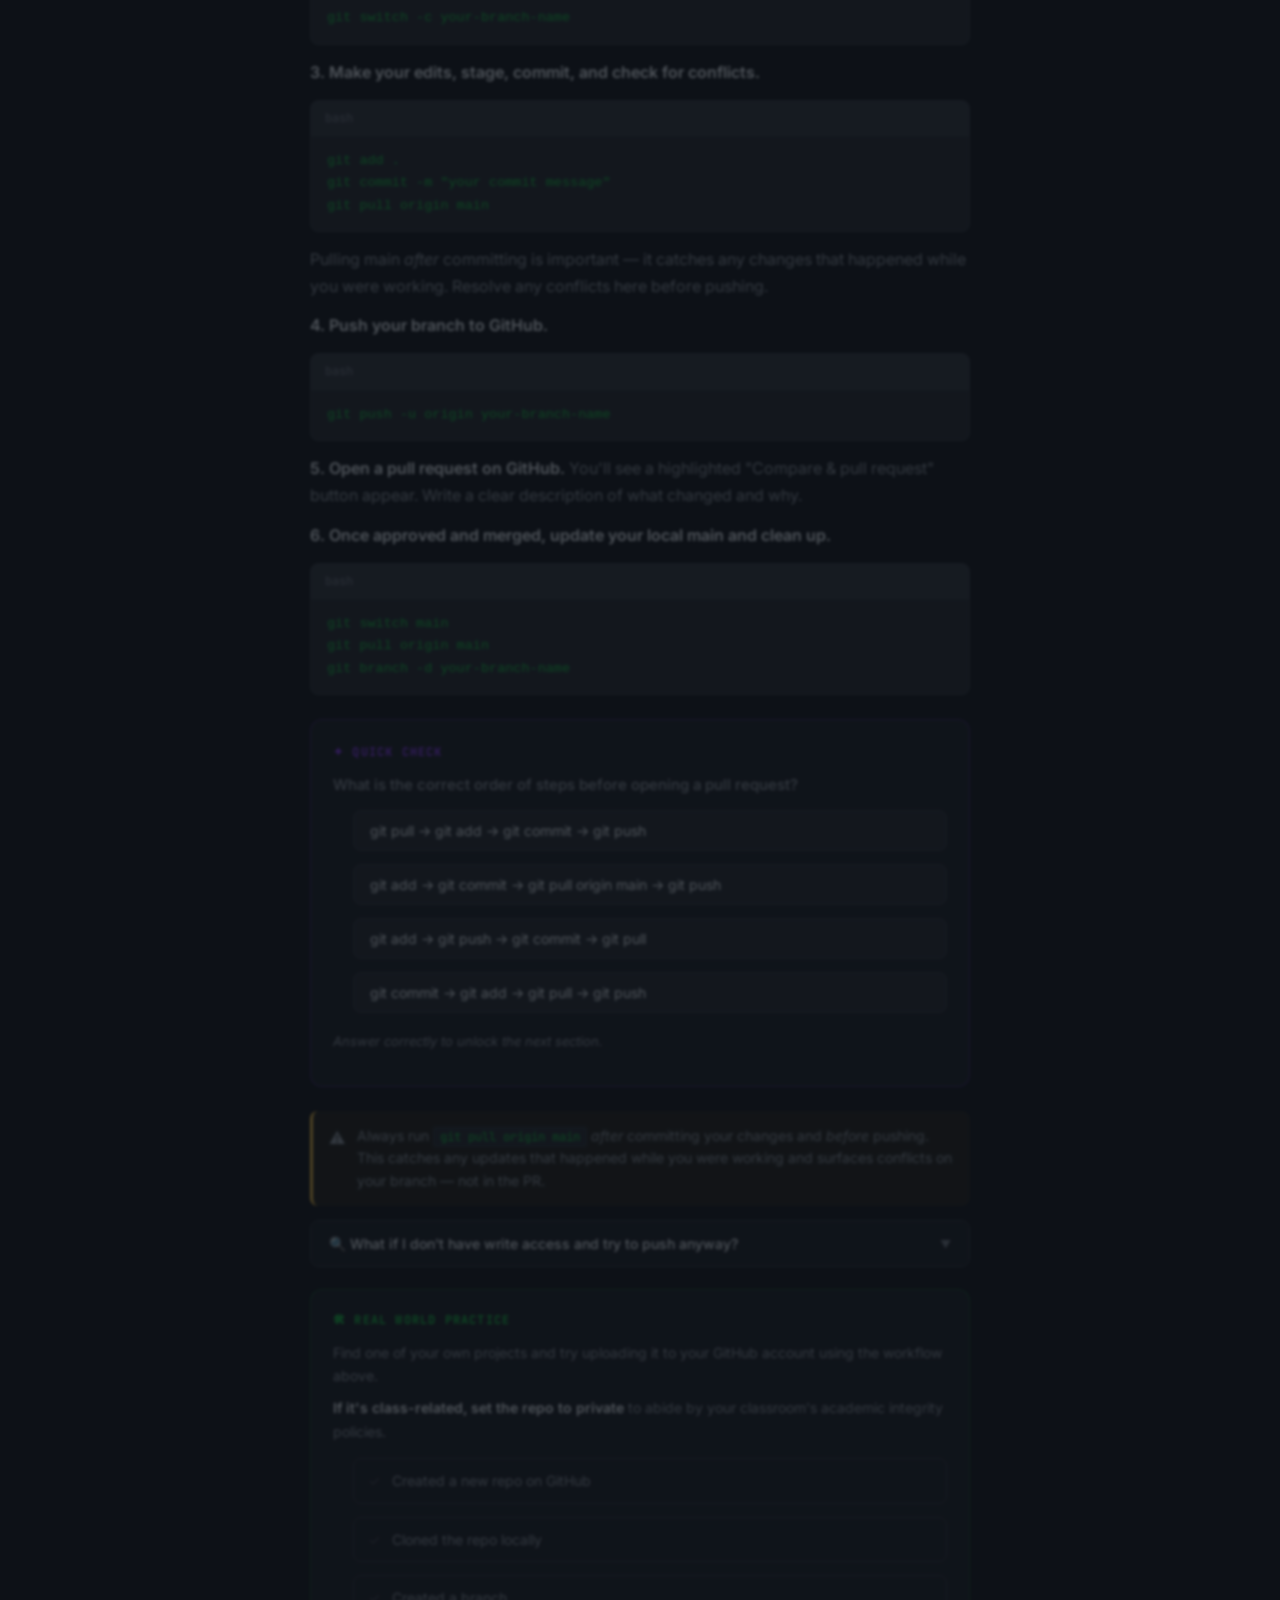
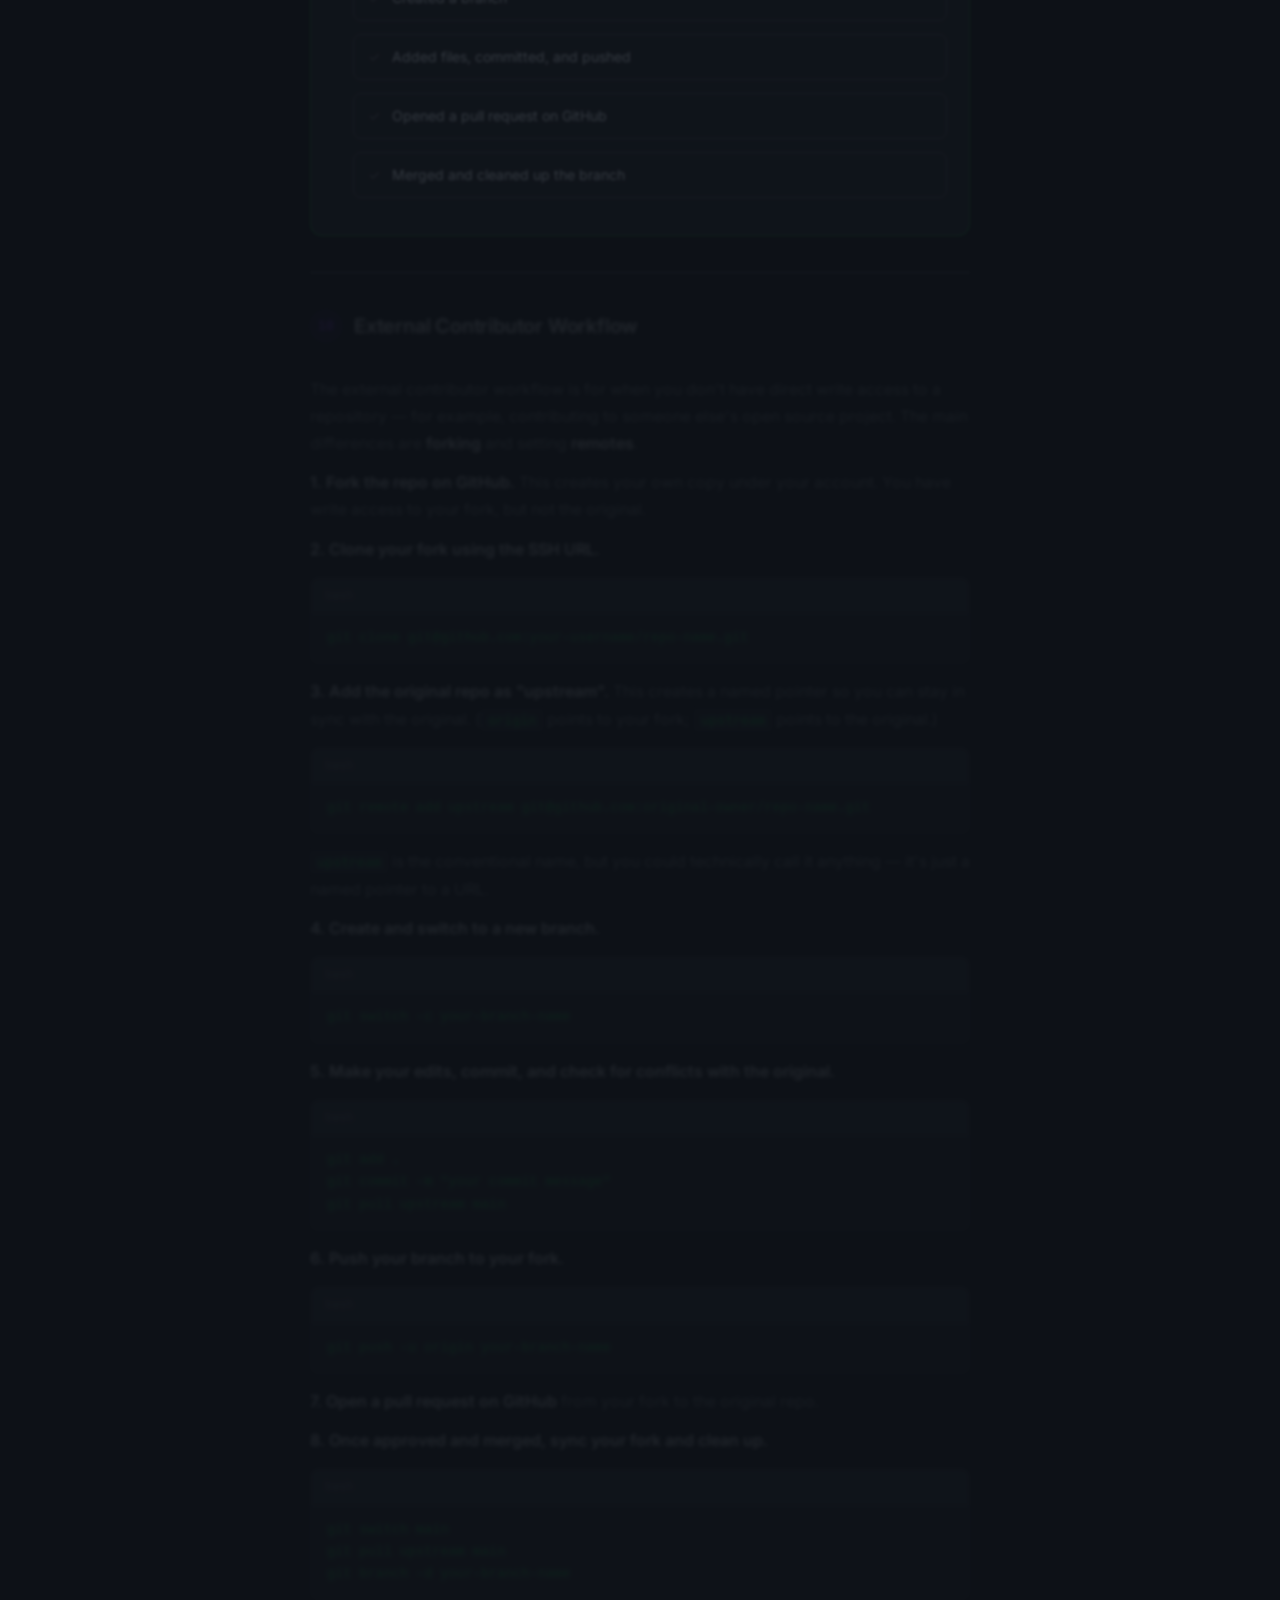
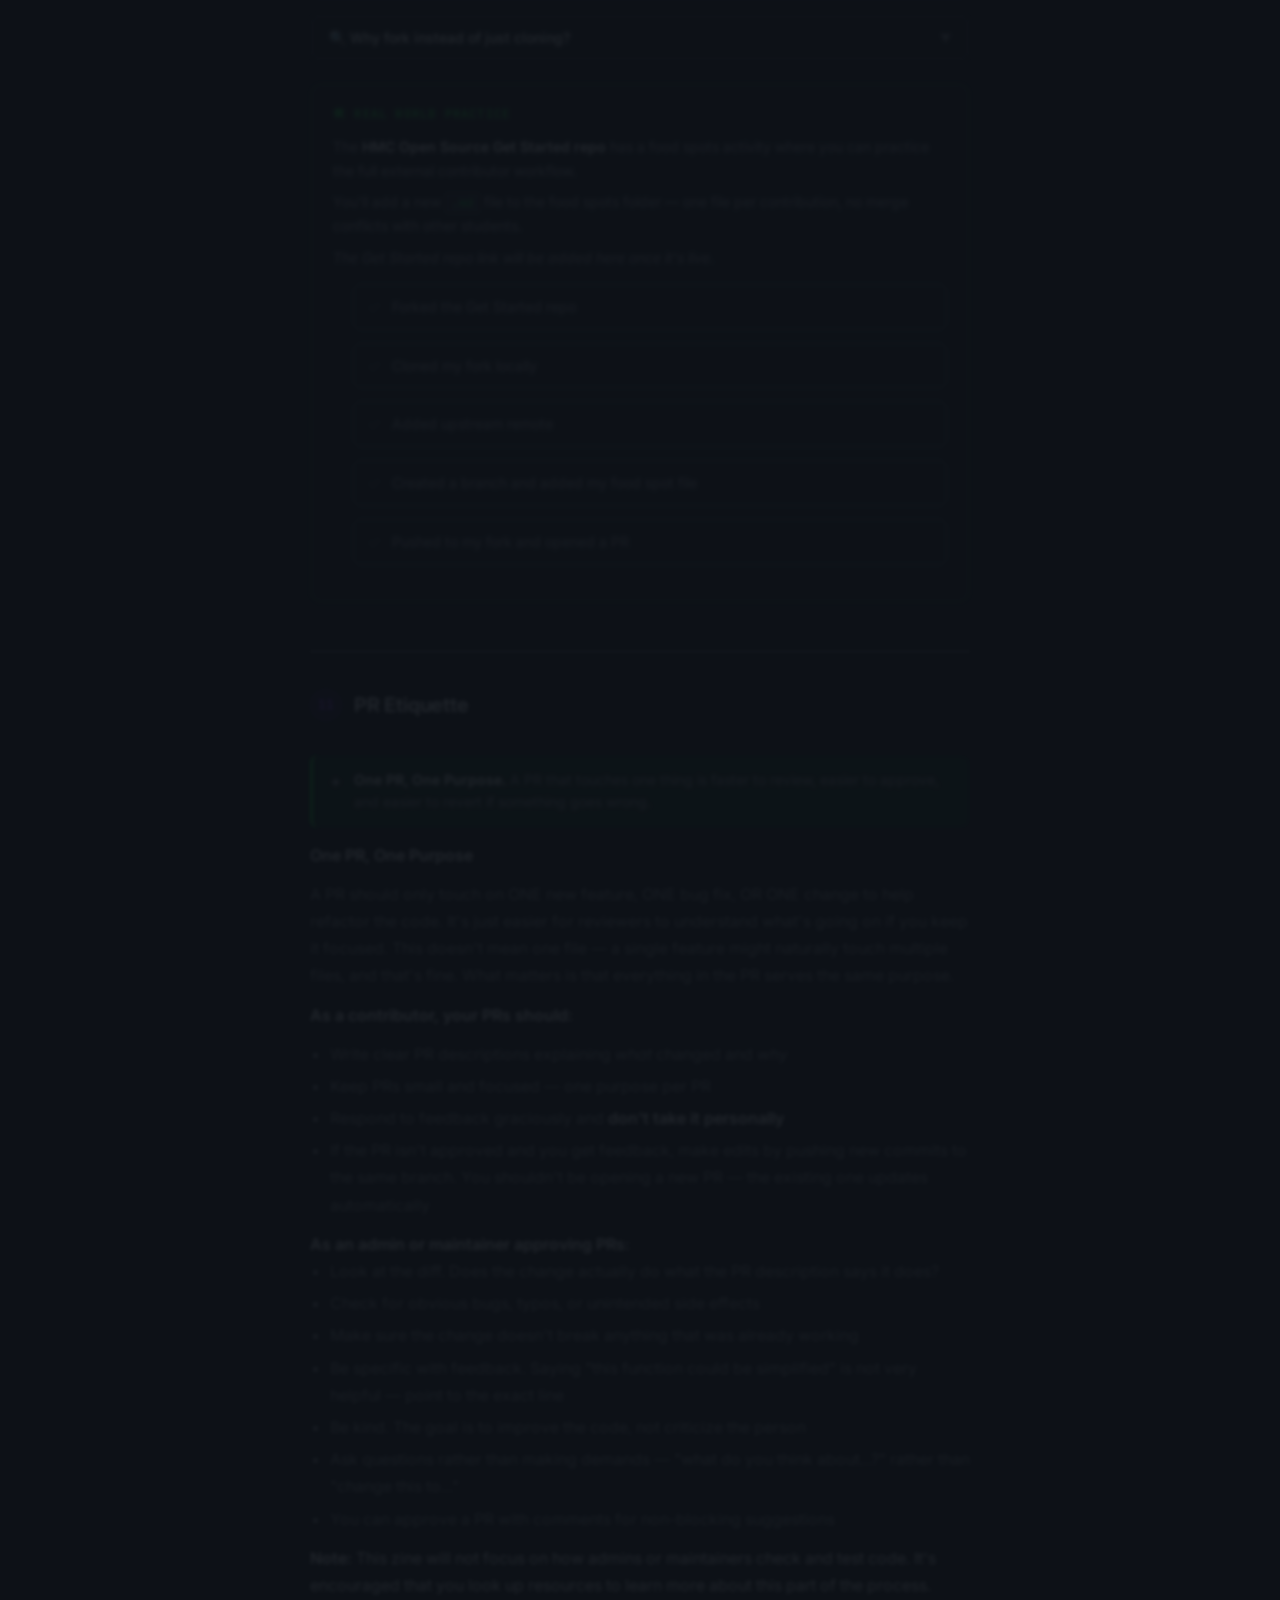
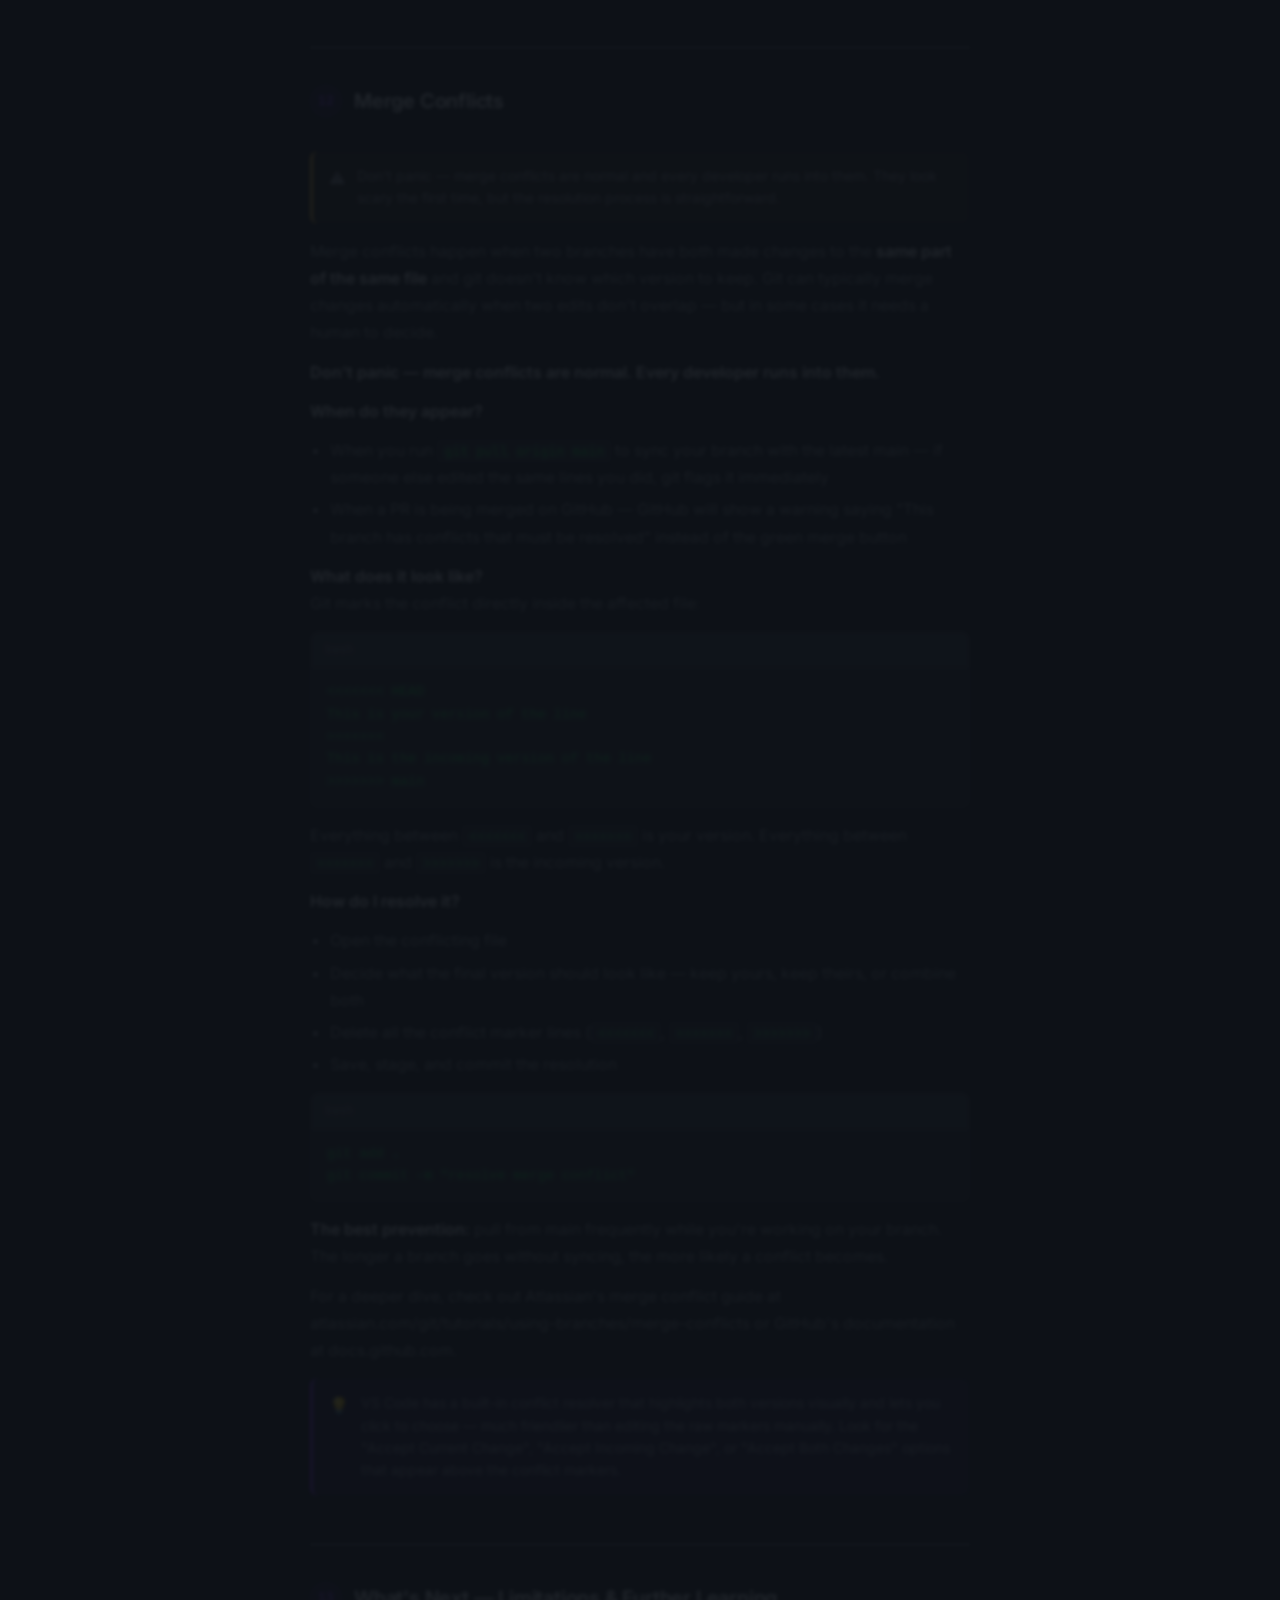
==== commit 36e57547: "fixed div section class. don't forget lock" ====
--- a/index.html
+++ b/index.html
@@ -21,7 +21,7 @@
 
 <!-- Page header -->
 <header class="page-header">
-  <span class="octocat">🐙</span>
+  <span class="octocat"></span>
   <h1>
       Get in the <span class="accent-green">Git</span><span class="accent-purple">Hub</span> 
       Workflow
@@ -49,23 +49,6 @@
 
     <div class="md-section" data-src="sections/01-why-git.md"></div>
 
-    <!-- <div class="accordion">
-      <button class="accordion-btn" onclick="toggleAccordion(this)">
-        <span>🔍 What does a diff actually look like?</span>
-        <span class="chevron">▼</span>
-      </button>
-      <div class="accordion-body">
-        <div class="accordion-inner">
-          <p>A diff shows line-by-line what changed between two snapshots. Lines removed show with a <code>-</code> prefix (red), lines added show with a <code>+</code> prefix (green). You'll see this view any time you open a pull request on GitHub.</p>
-          <div class="code-block">
-            <div class="code-block-header"><span>diff</span></div>
-            <pre>- This line was removed
-+ This line was added
-  This line stayed the same</pre>
-          </div>
-        </div>
-      </div>
-    </div> -->
   </div>
 
   <hr />
@@ -73,7 +56,7 @@
   <!-- ══════════════════════════════════════════════════════
        SECTION 2 — COMMIT MESSAGES & HISTORY
   ══════════════════════════════════════════════════════ -->
-  <div class="step-section" id="section-commits" data-requires="quiz-1a">
+  <div class="step-section locked" id="section-commits" data-requires="quiz-1a">
     <div class="section-header">
       <span class="section-number">2</span>
       <h2>Commit messages &amp; history</h2>
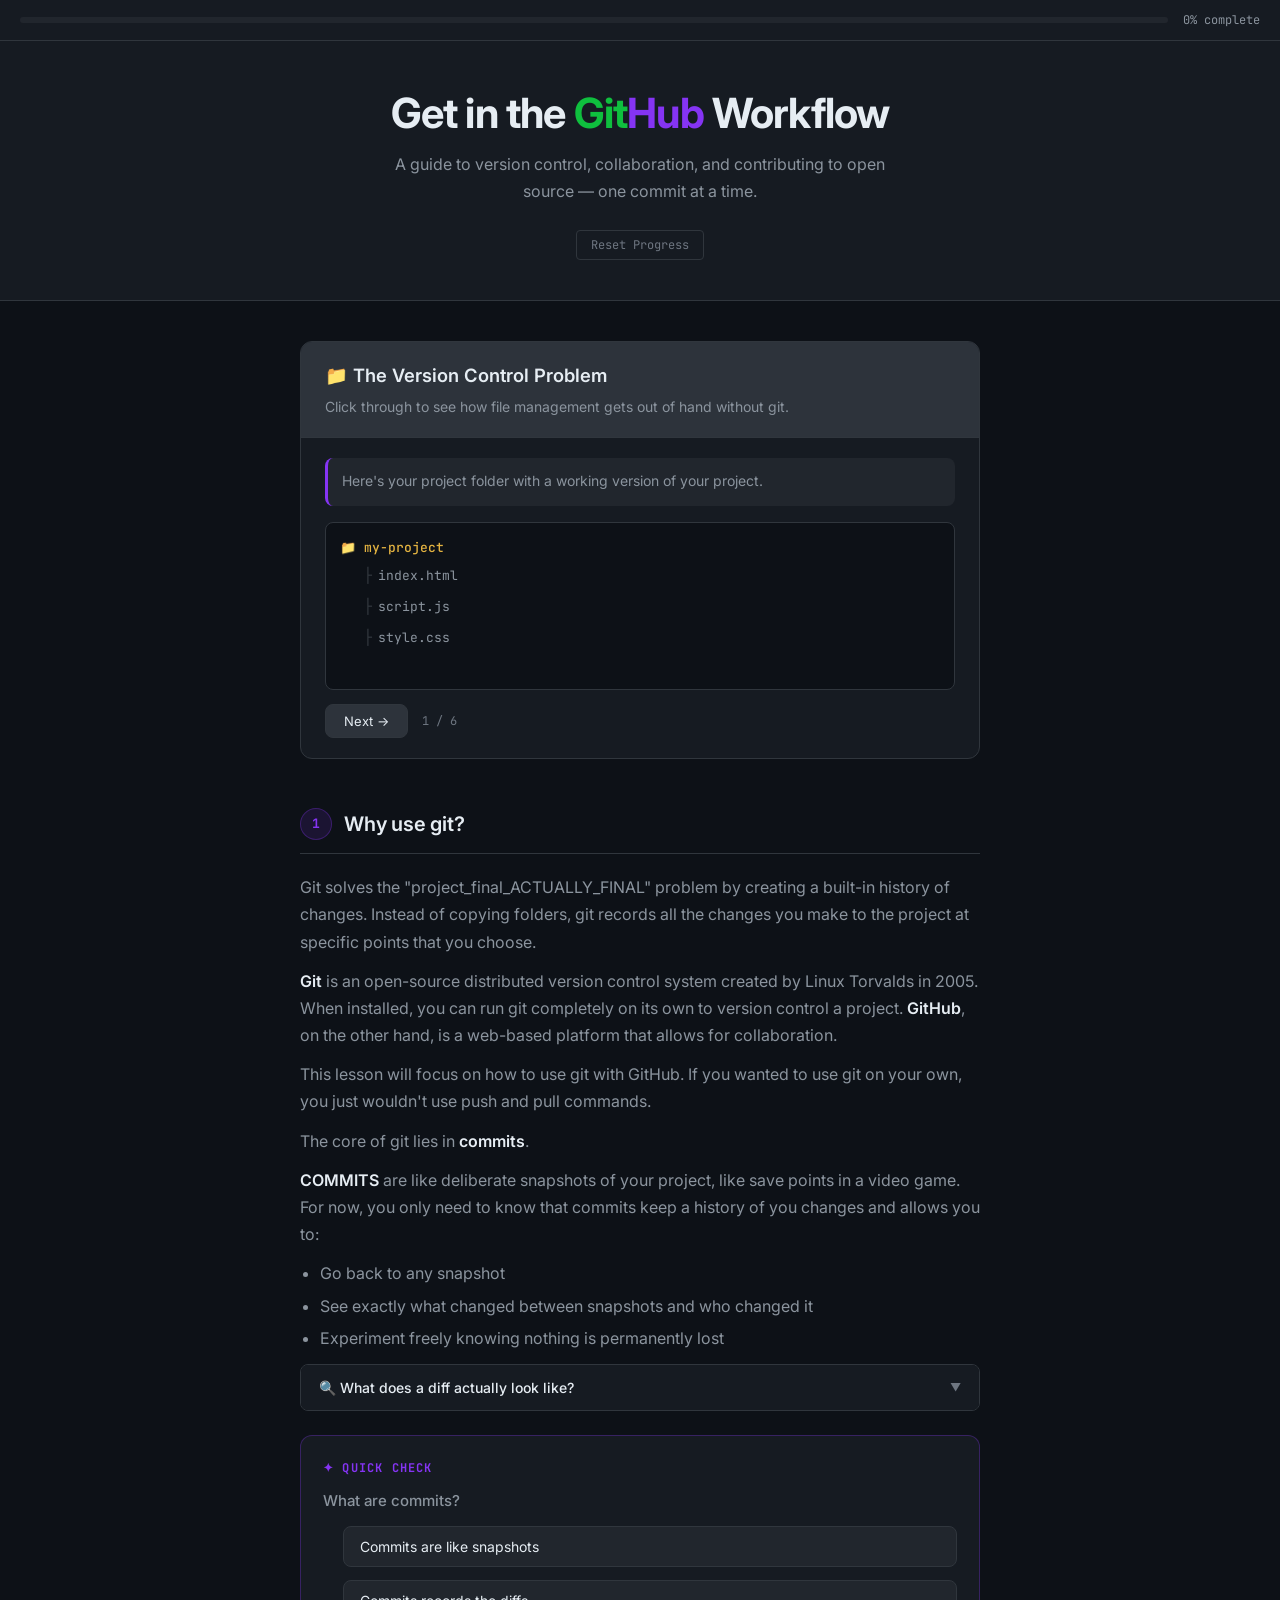
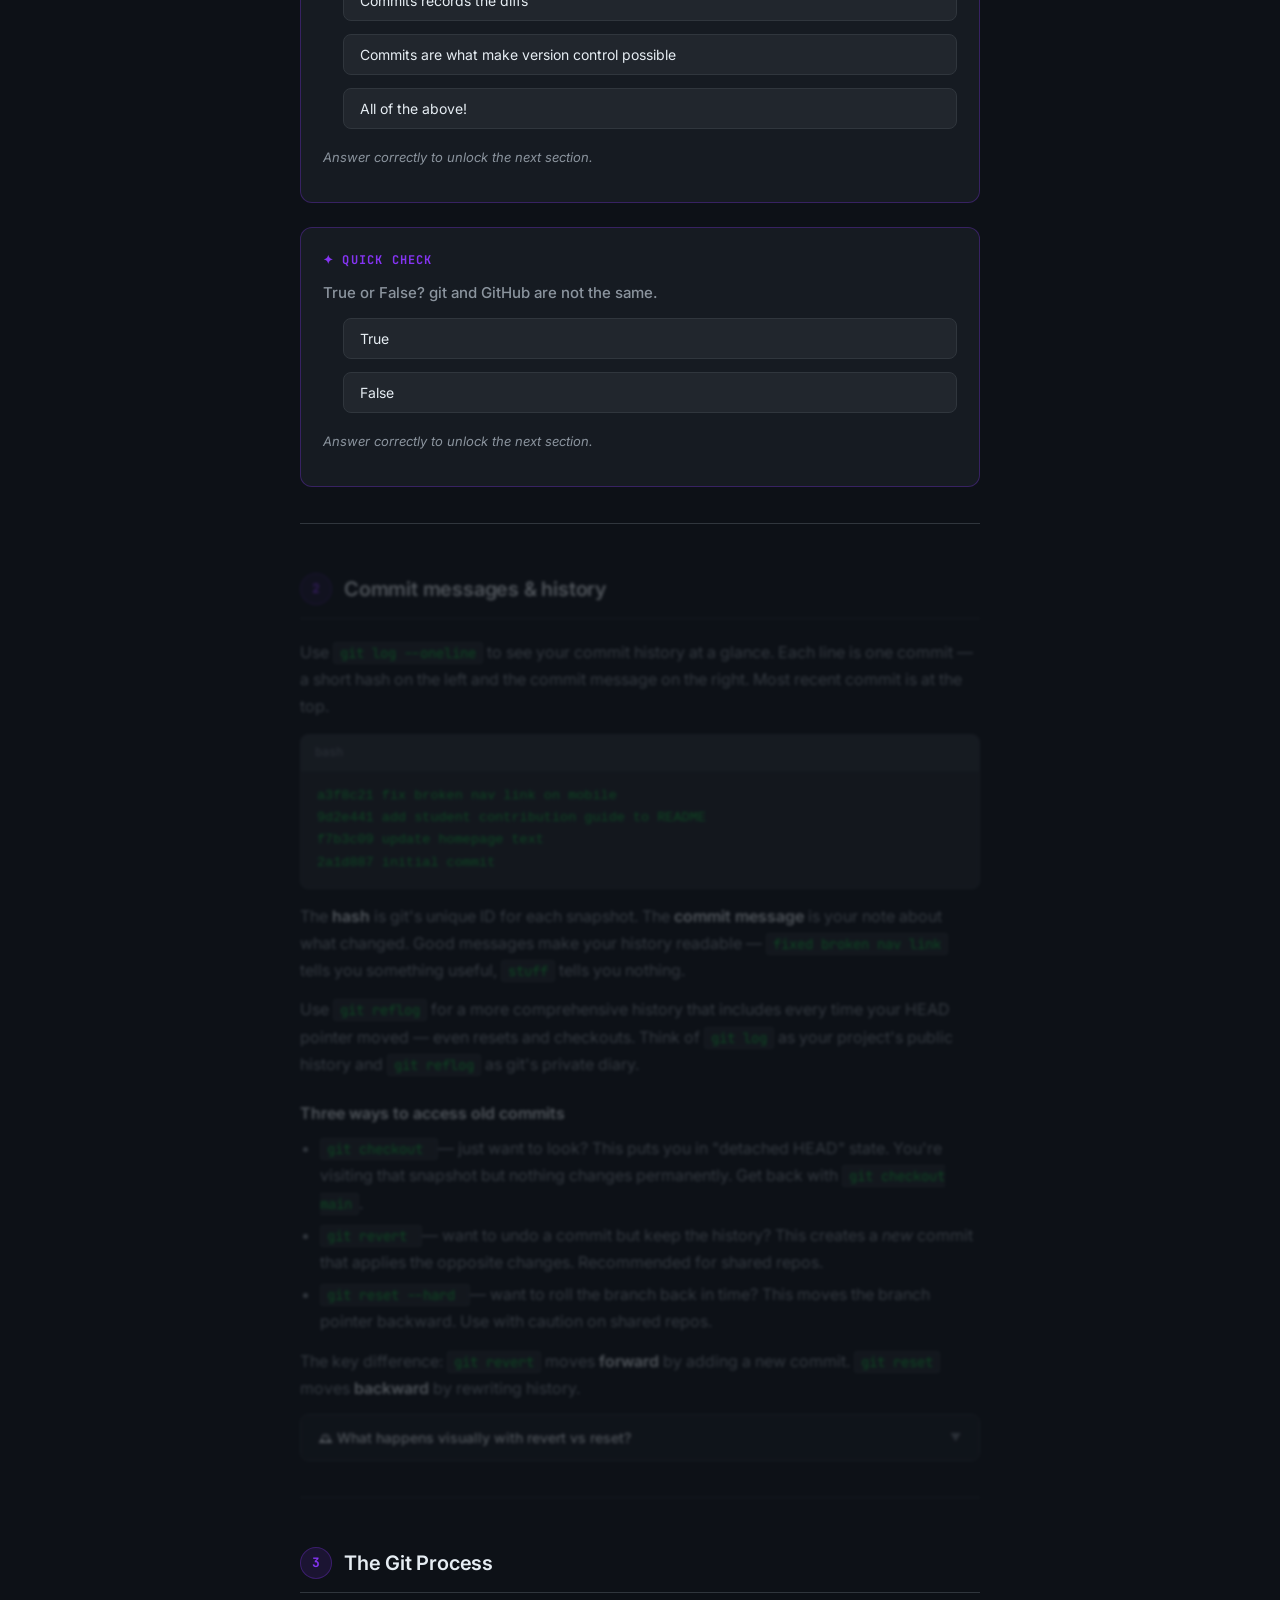
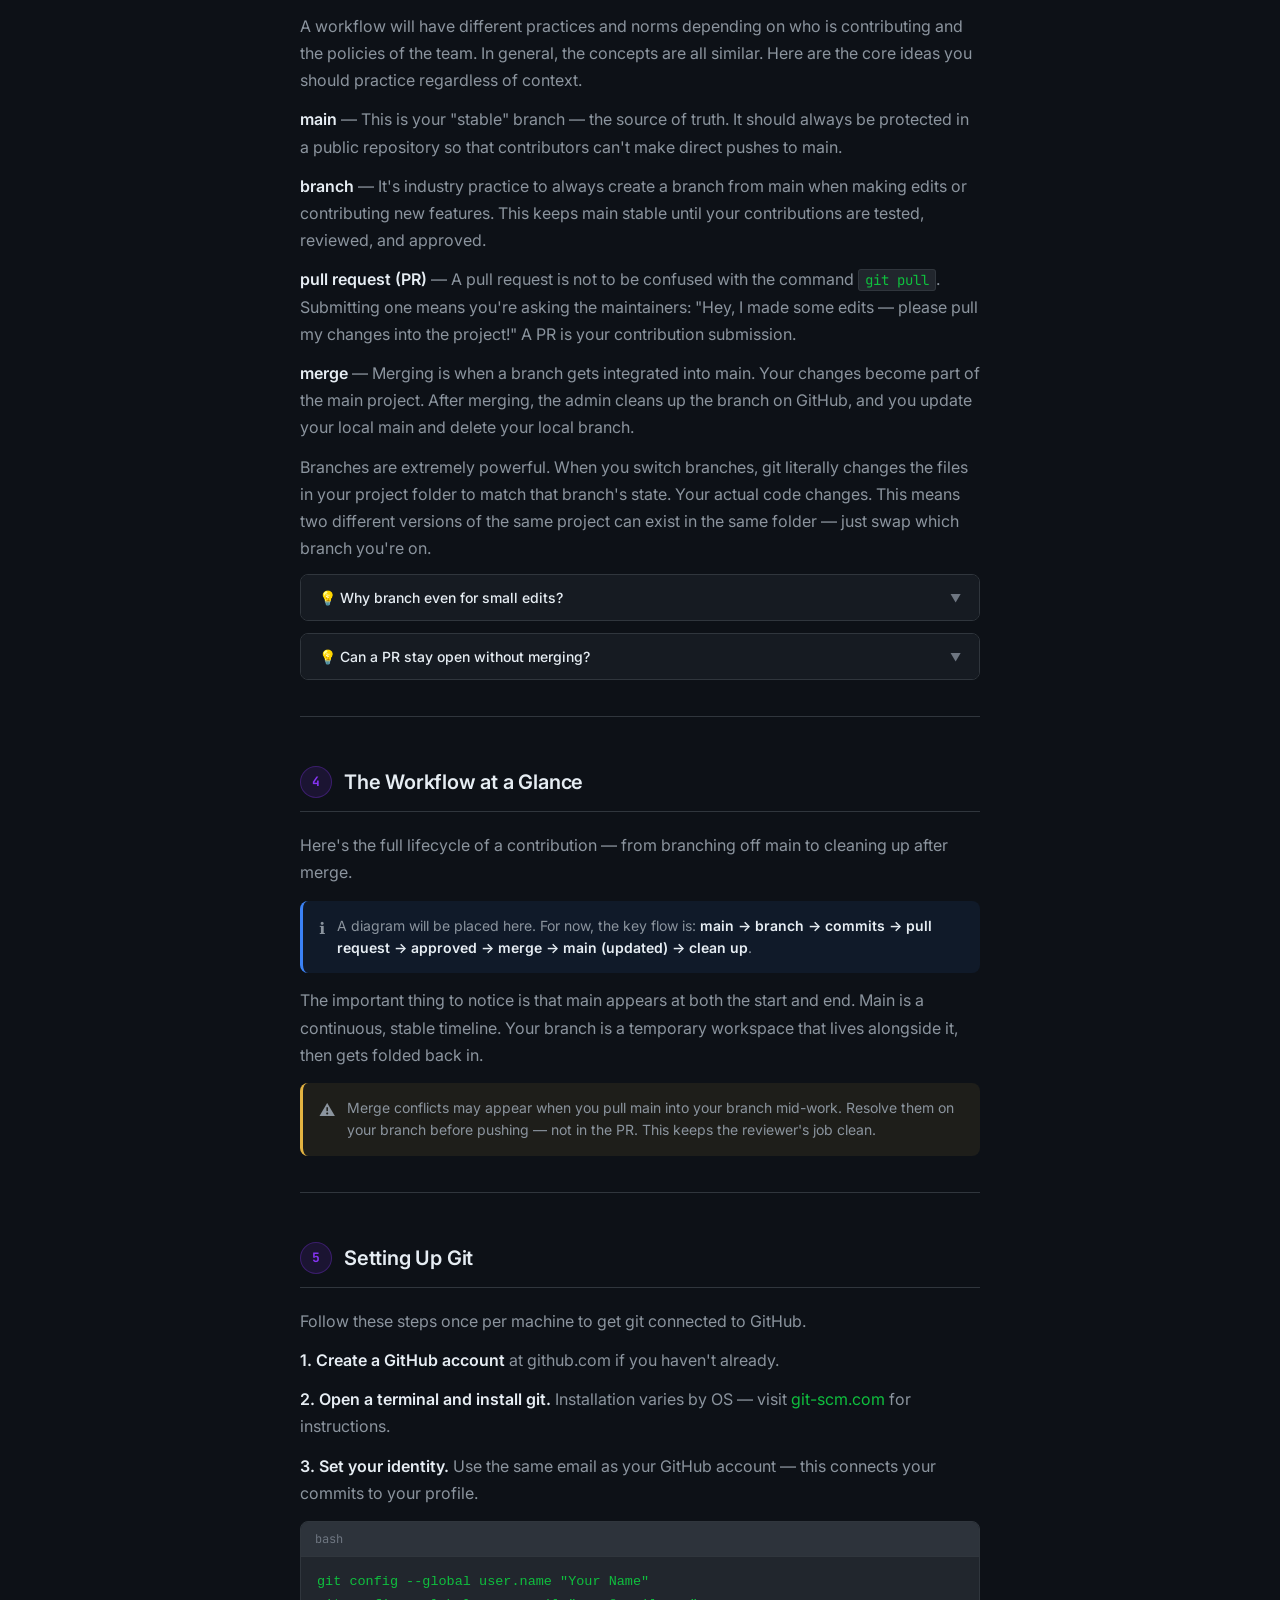
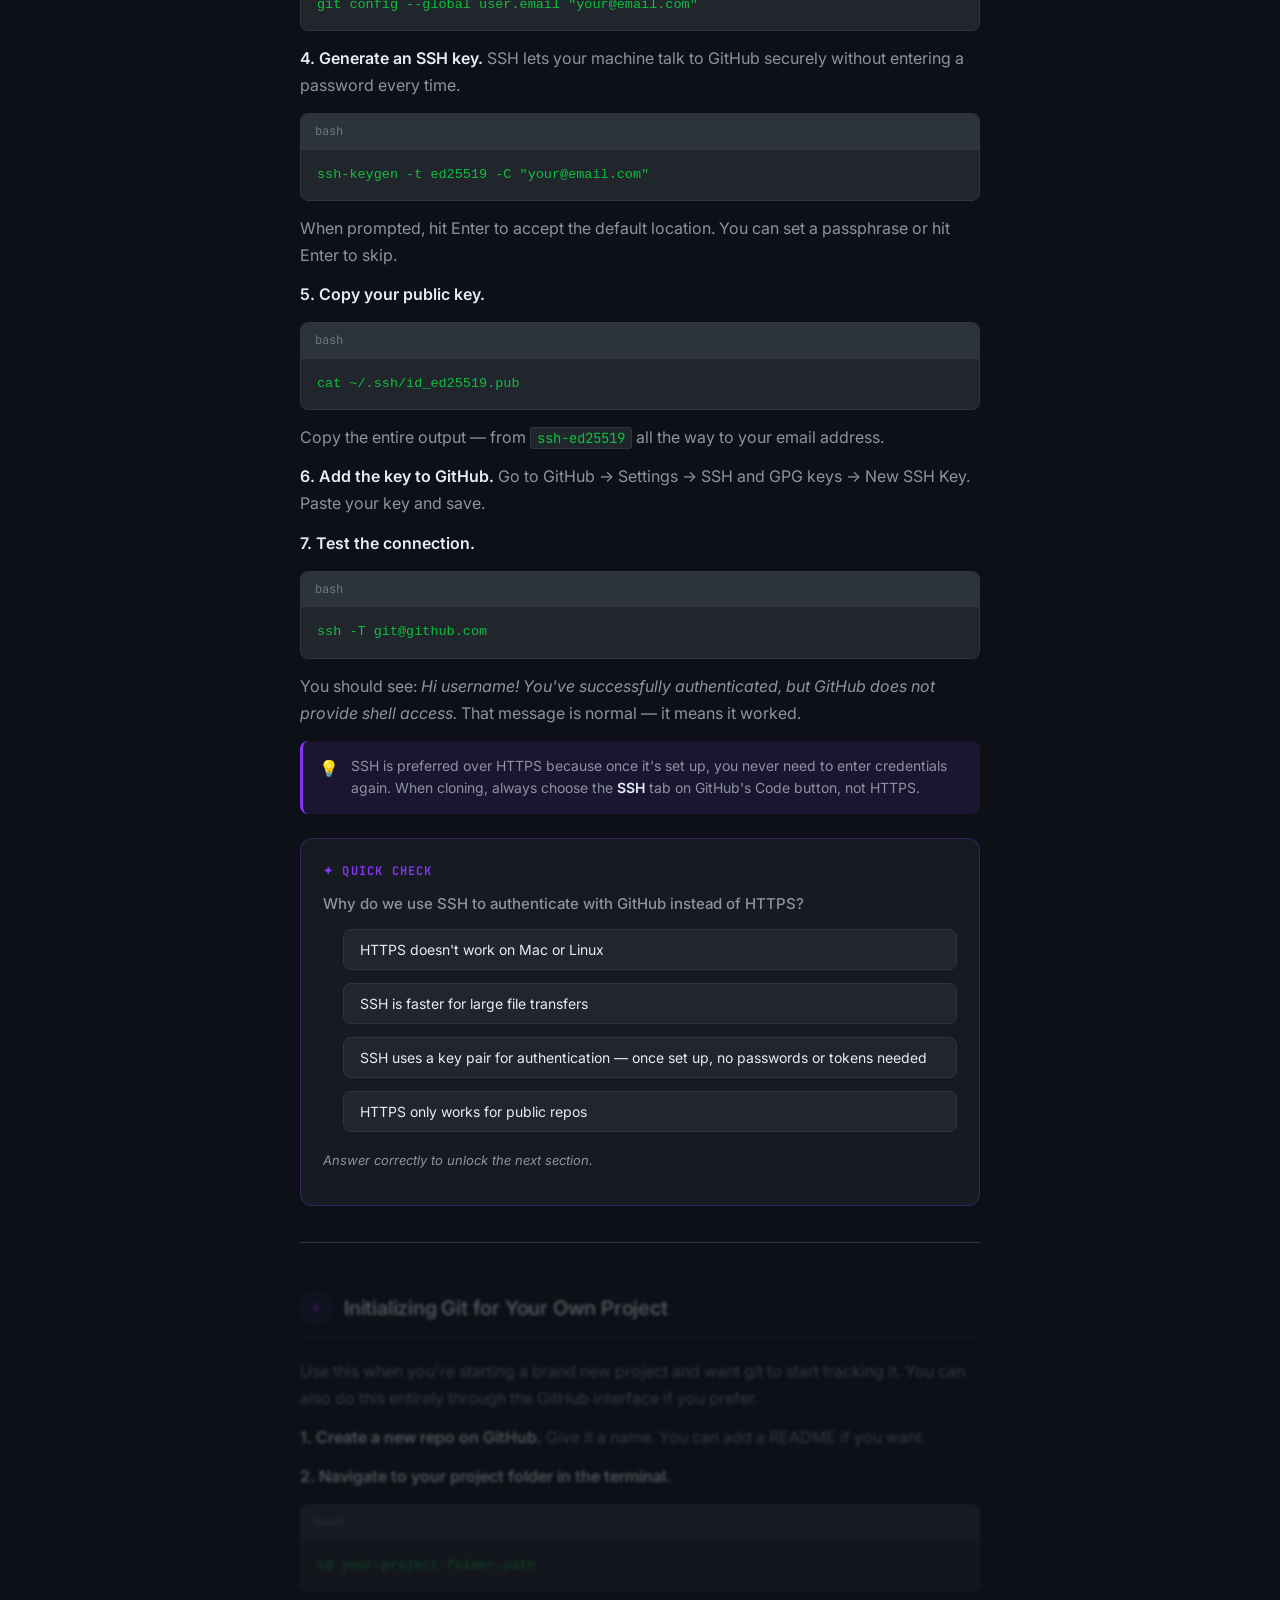
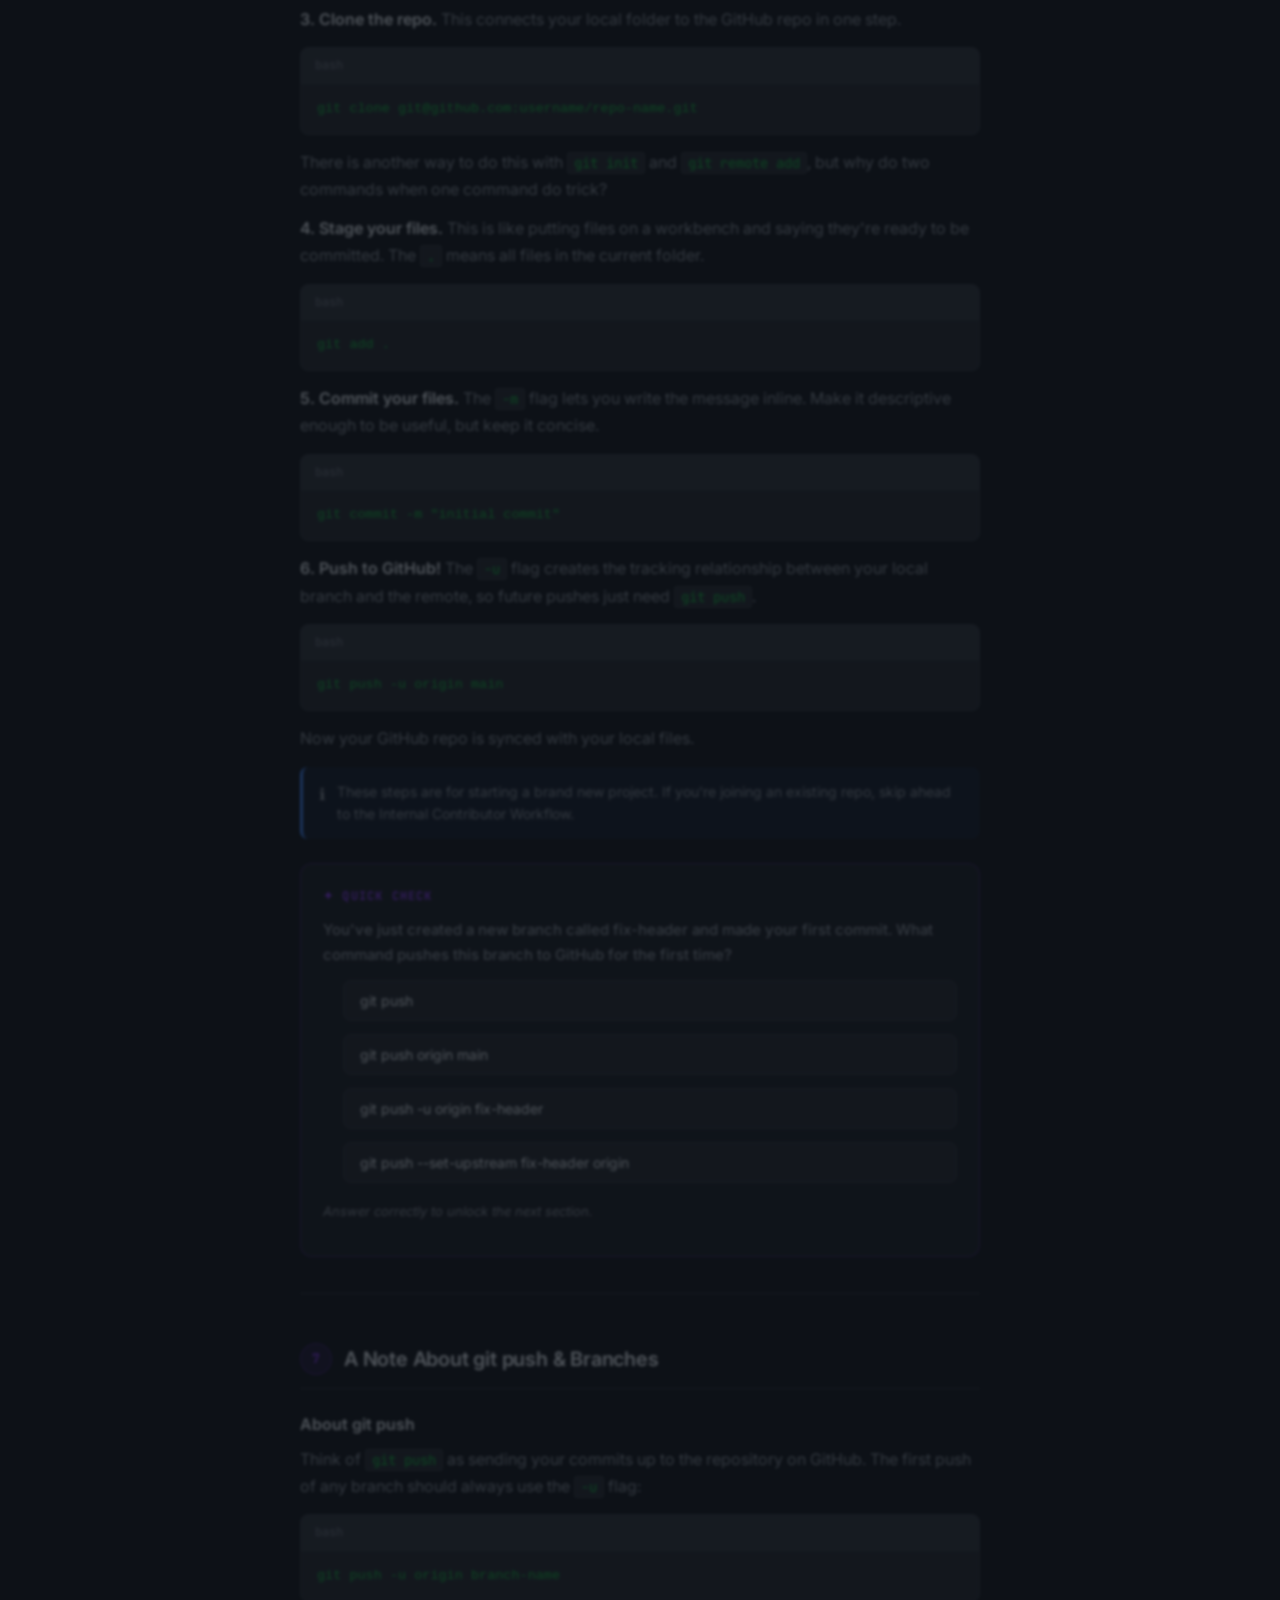
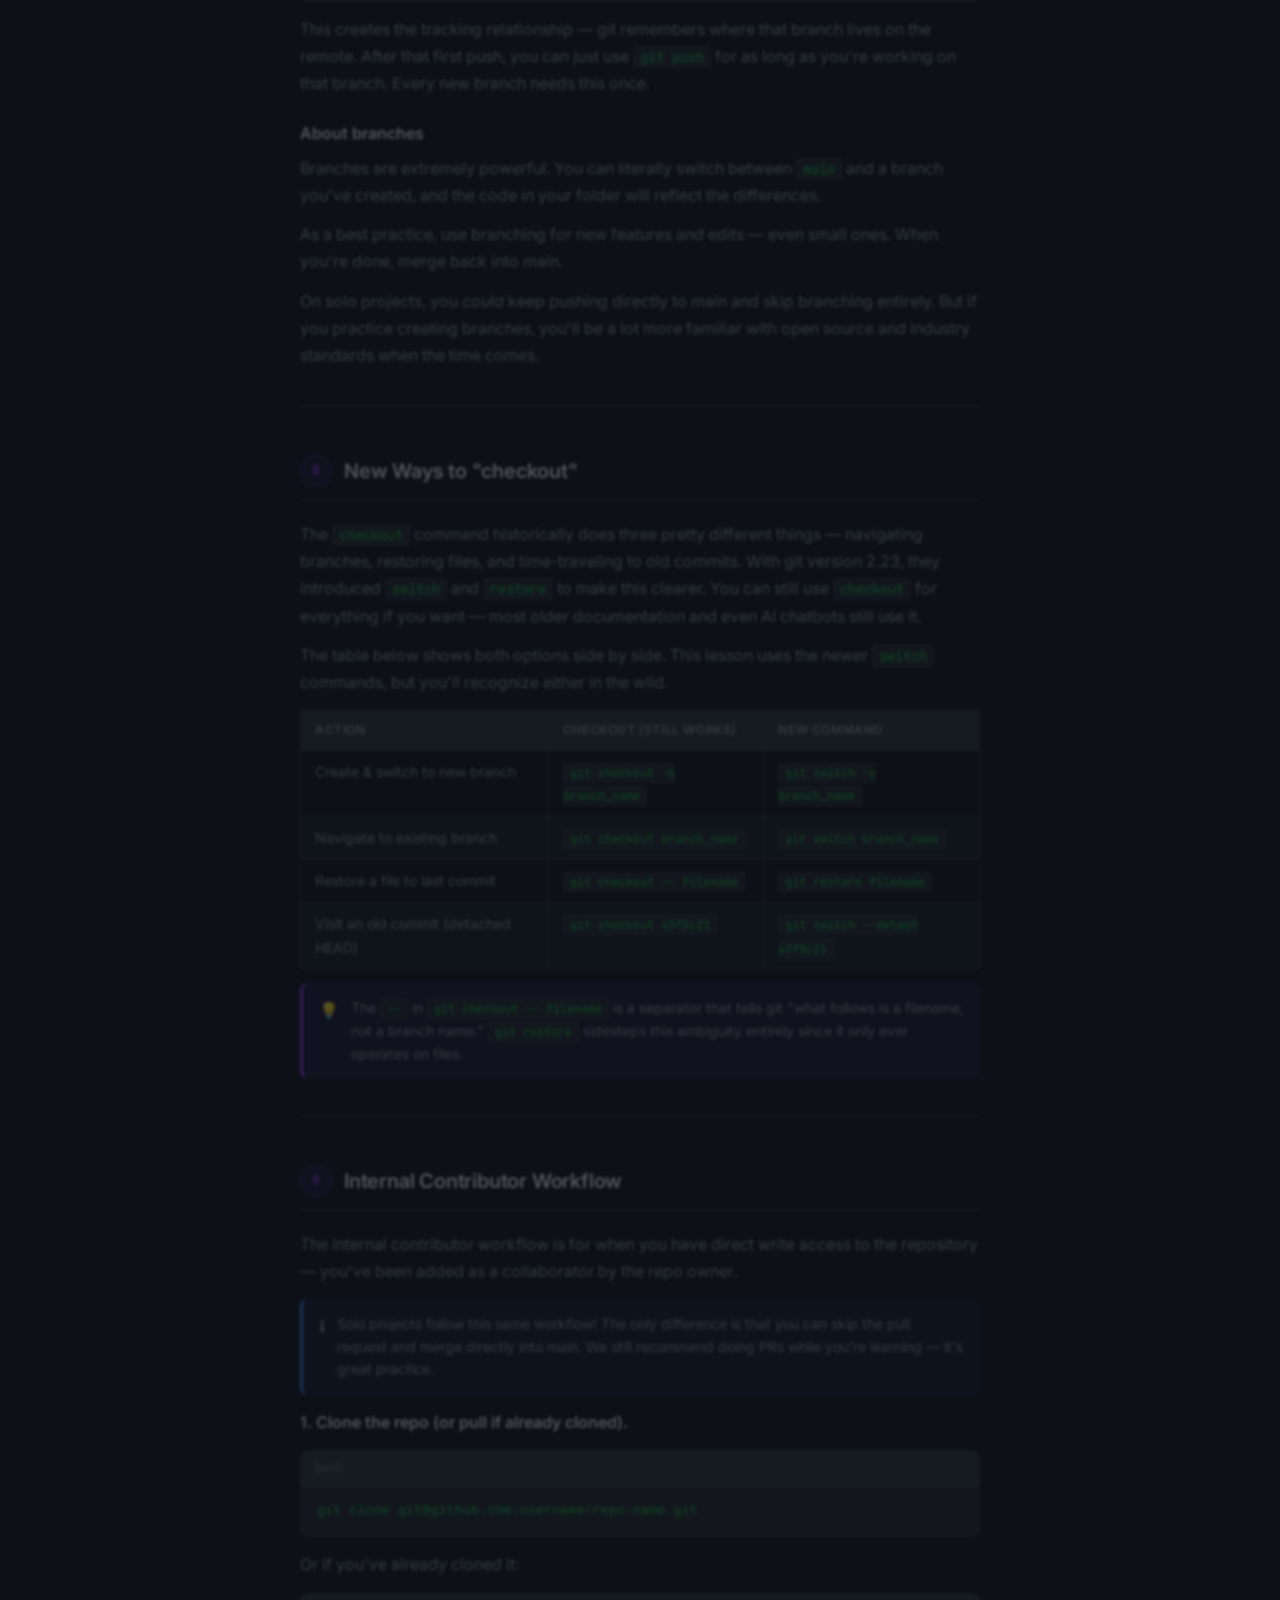
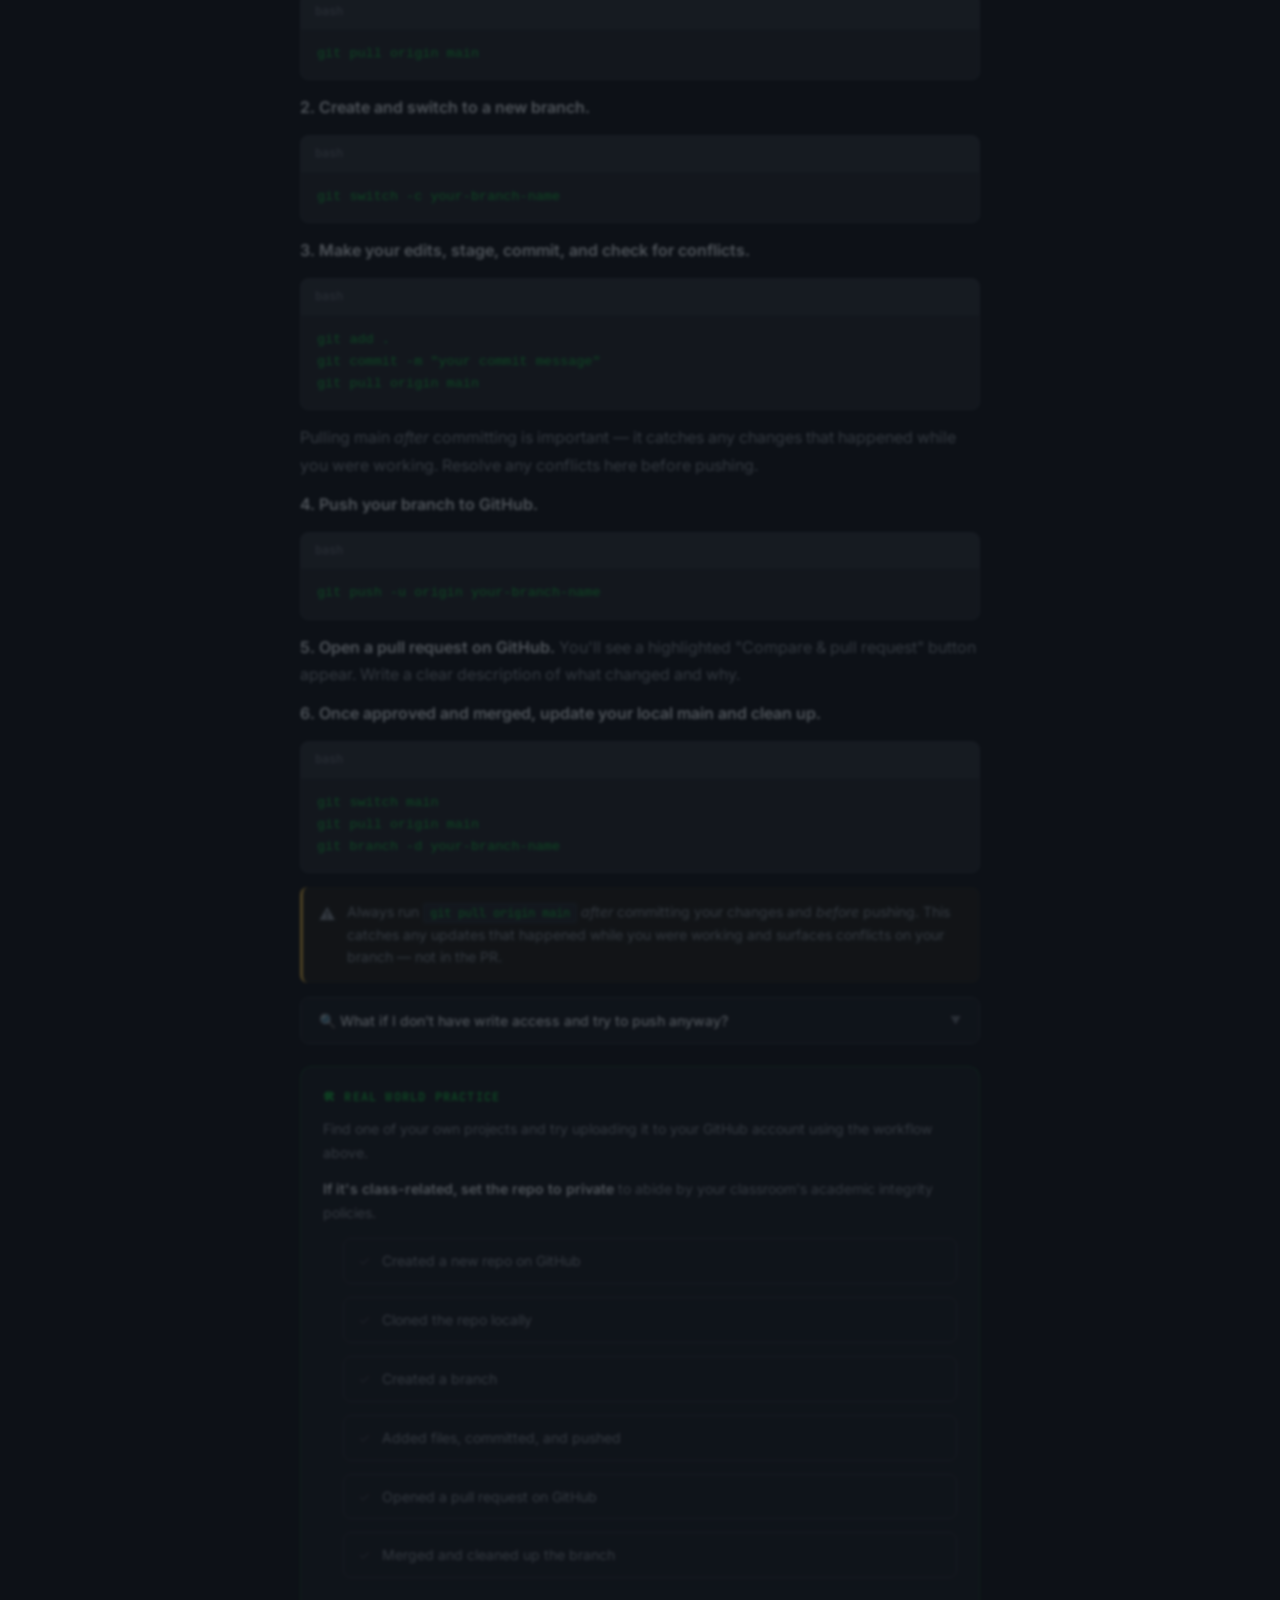
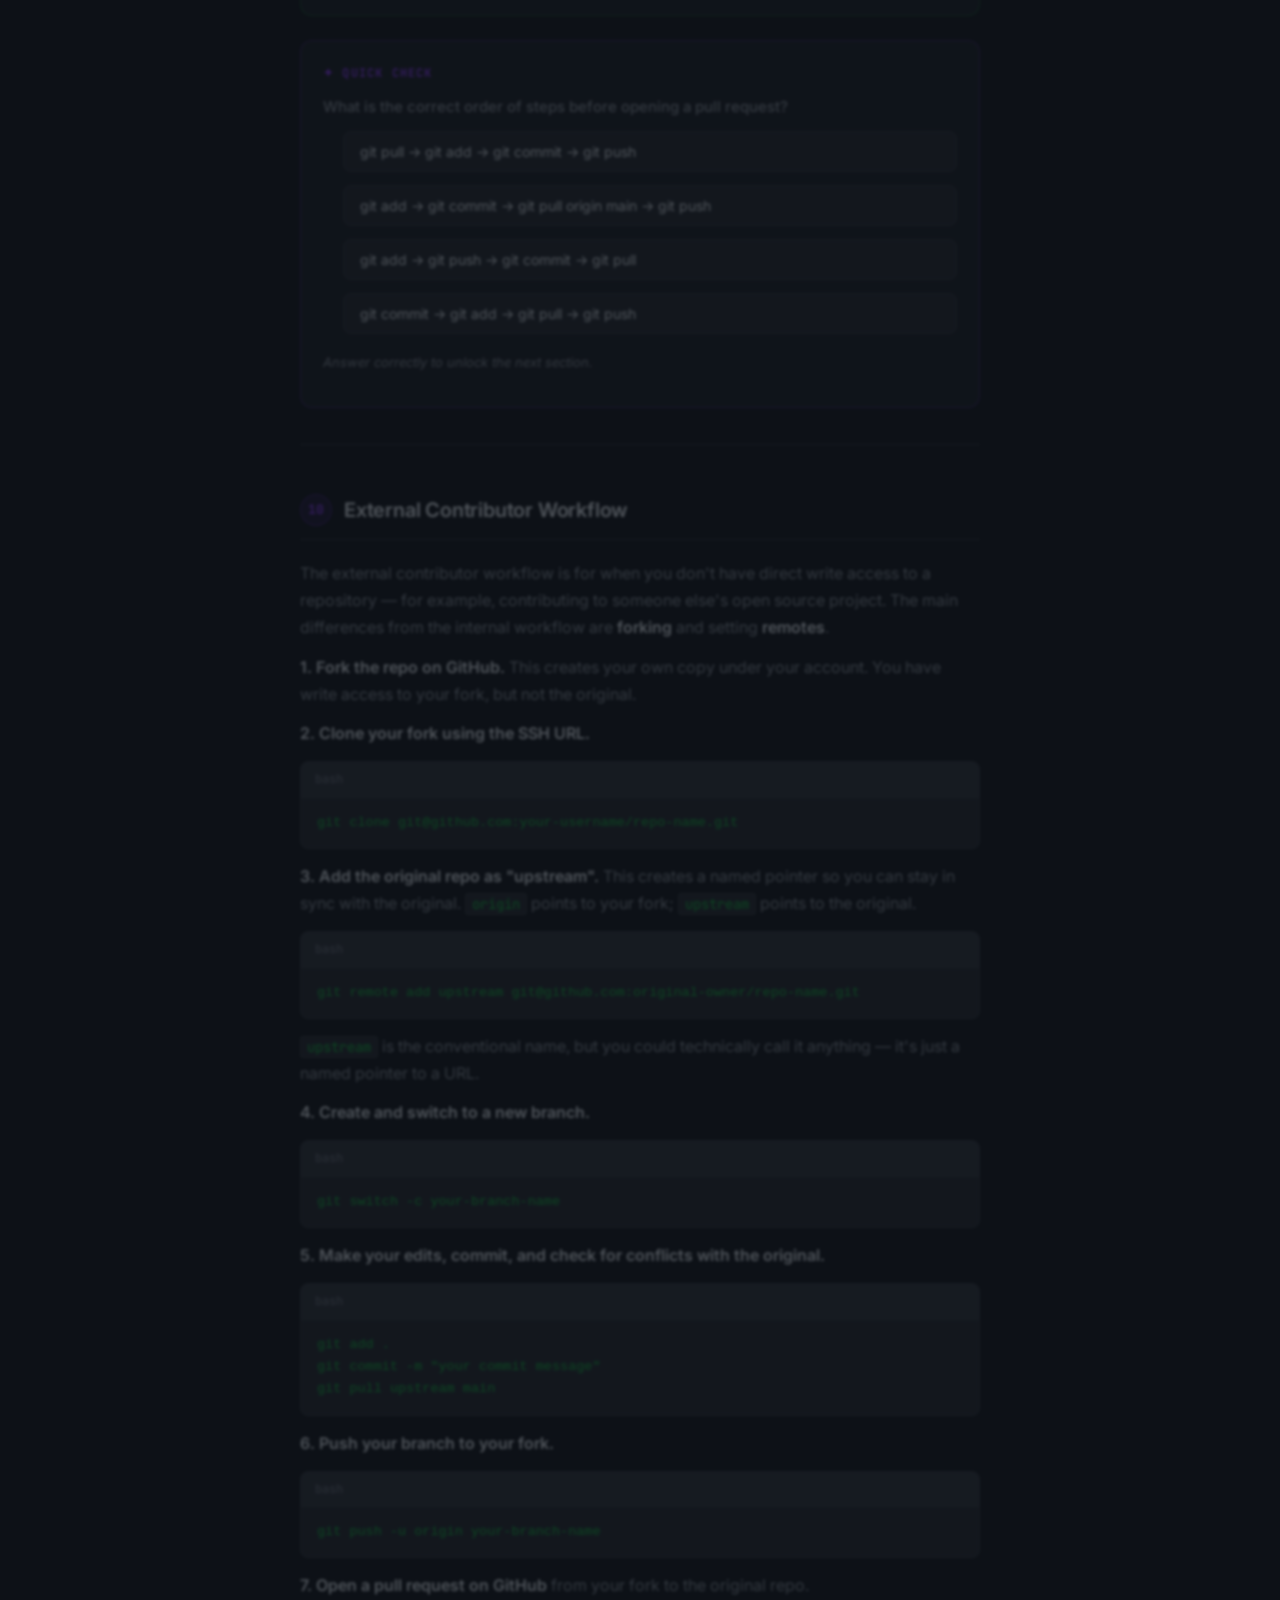
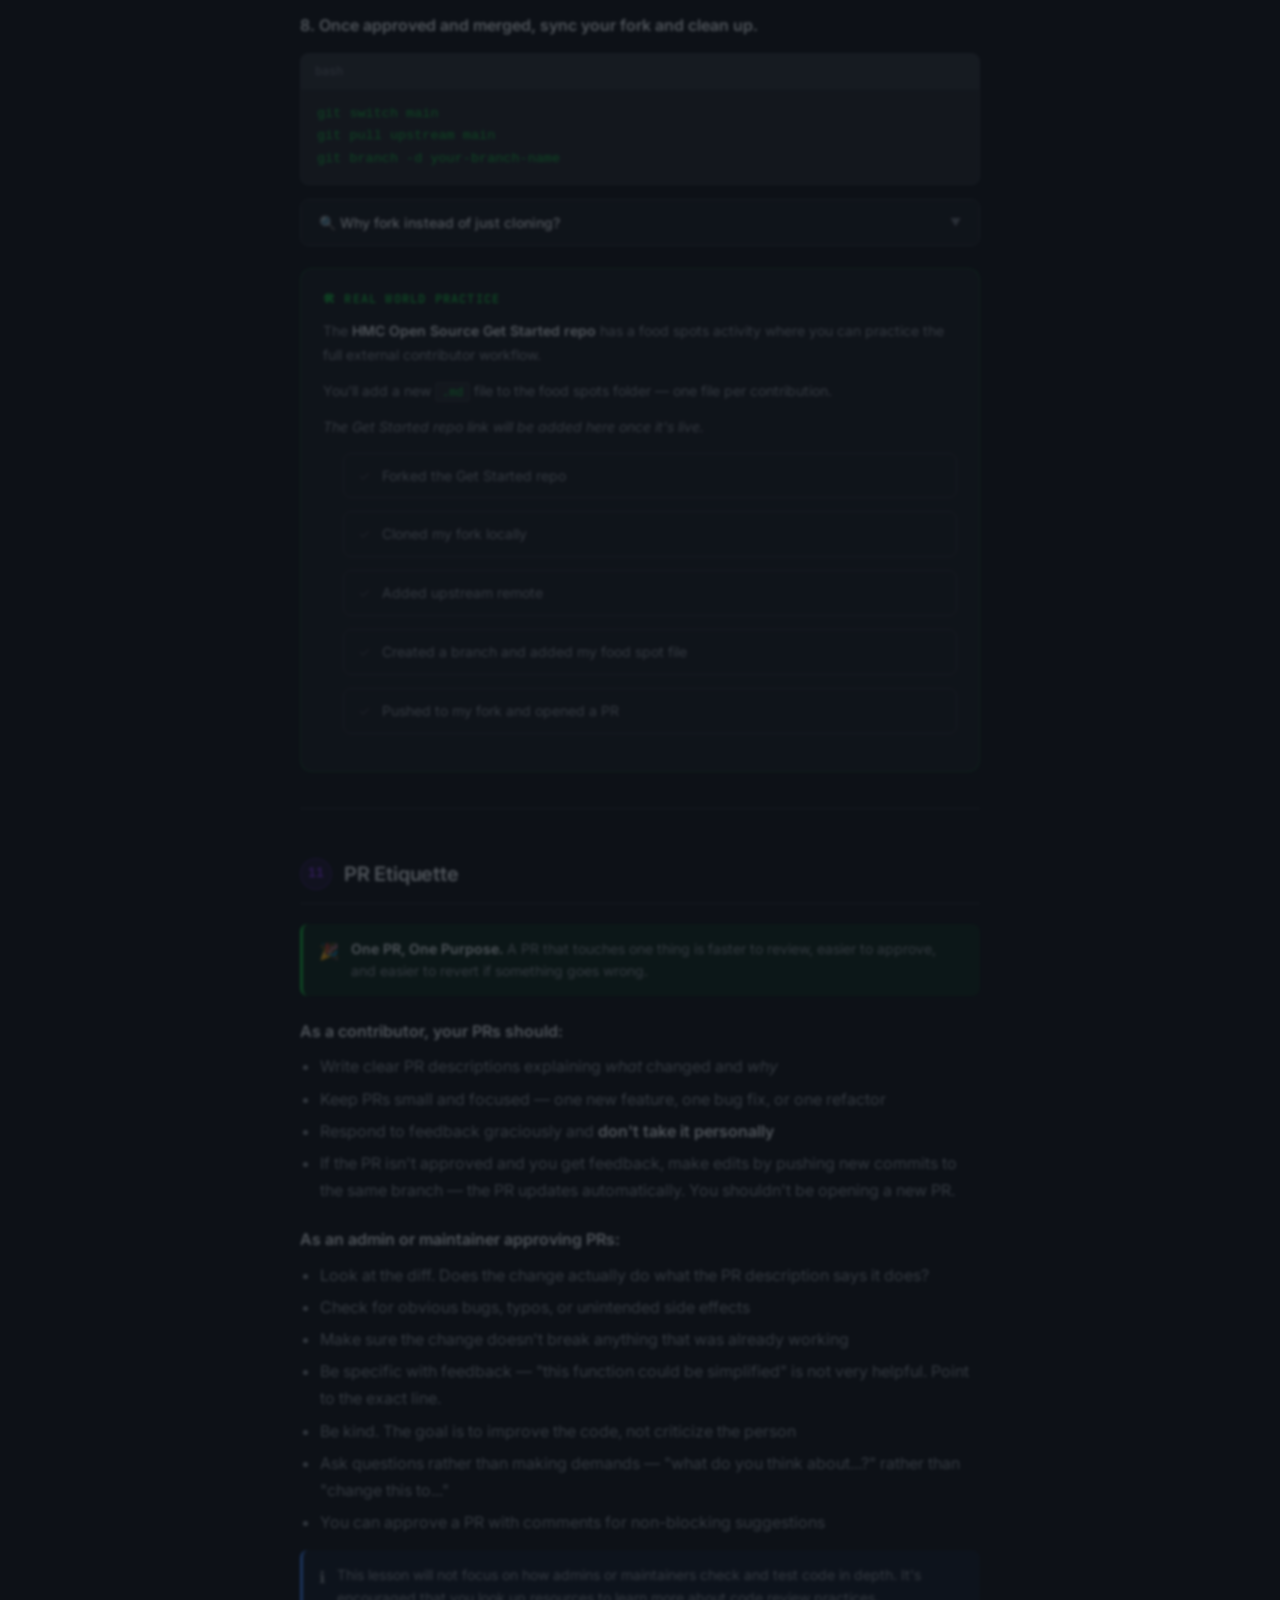
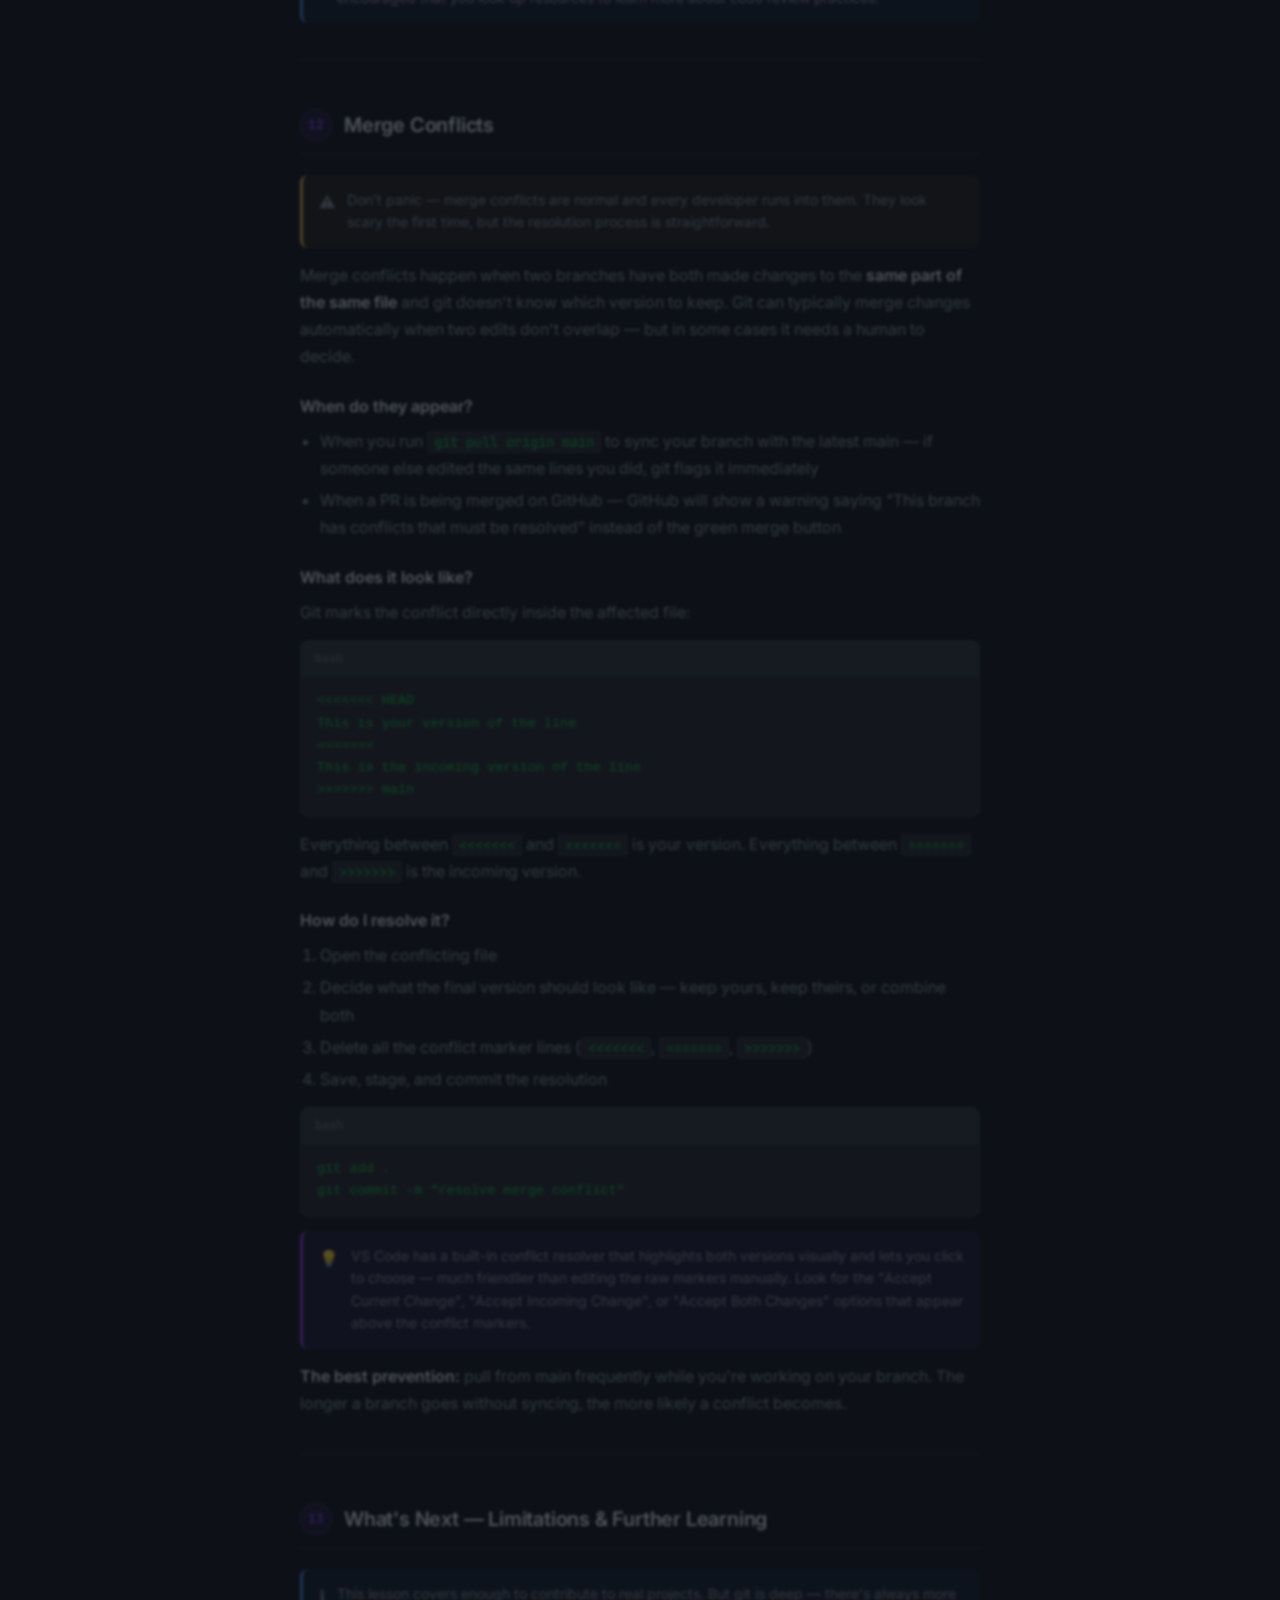
==== commit 2d6871a1: "changed the entire architecture of the md" ====
--- a/index.html
+++ b/index.html
@@ -8,500 +8,27 @@
 </head>
 <body>
 
-<!-- Floating tooltip (required) -->
-<div id="floating-tooltip"></div>
+  <!-- Floating tooltip (required by tooltip system) -->
+  <div id="floating-tooltip"></div>
 
-<!-- Progress bar -->
-<div id="progress-bar-wrap">
-  <div id="progress-bar-track">
-    <div id="progress-bar-fill"></div>
-  </div>
-  <div id="progress-label">0% complete</div>
-</div>
-
-<!-- Page header -->
-<header class="page-header">
-  <span class="octocat"></span>
-  <h1>
-      Get in the <span class="accent-green">Git</span><span class="accent-purple">Hub</span> 
-      Workflow
-  </h1>
-  <p class="subtitle">A beginner's guide to version control, collaboration, and contributing to open source — one commit at a time.</p>
-  <button class="reset-btn" onclick="resetProgress()">Reset Progress</button>
-</header>
-
-<main class="lesson-body">
-
-  <!-- ══════════════════════════════════════════════════════
-       SECTION 0 — FILE EXPLORER SIMULATION
-       Injected here via the [INTERACTIVE: file-explorer] tag in the markdown
-  ══════════════════════════════════════════════════════ -->
-  <div class="md-section" data-src="sections/00-file-explorer.md"></div>
-
-  <!-- ══════════════════════════════════════════════════════
-       SECTION 1 — WHY USE GIT / REPOS & COMMITS
-  ══════════════════════════════════════════════════════ -->
-  <div class="step-section" id="section-why-git">
-    <div class="section-header">
-      <span class="section-number">1</span>
-      <h2>Why use git?</h2>
+  <!-- Sticky progress bar -->
+  <div id="progress-bar-wrap">
+    <div id="progress-bar-track">
+      <div id="progress-bar-fill"></div>
     </div>
-
-    <div class="md-section" data-src="sections/01-why-git.md"></div>
-
+    <div id="progress-label">0% complete</div>
   </div>
 
-  <hr />
+  <!-- Page header -->
+  <header class="page-header">
+    <h1>Get in the <span class="accent-green">Git</span><span class="accent-purple">Hub</span> Workflow</h1>
+    <p class="subtitle">A guide to version control, collaboration, and contributing to open source — one commit at a time.</p>
+    <button class="reset-btn" onclick="resetProgress()">Reset Progress</button>
+  </header>
 
-  <!-- ══════════════════════════════════════════════════════
-       SECTION 2 — COMMIT MESSAGES & HISTORY
-  ══════════════════════════════════════════════════════ -->
-  <div class="step-section locked" id="section-commits" data-requires="quiz-1a">
-    <div class="section-header">
-      <span class="section-number">2</span>
-      <h2>Commit messages &amp; history</h2>
-    </div>
+  <!-- All lesson content is injected here by lesson.js -->
+  <main class="lesson-body" id="lesson-root"></main>
 
-    <!-- Commit timeline visual -->
-    <div class="commit-timeline">
-      <div class="commit-node">
-        <div class="commit-dot purple">a</div>
-        <div class="commit-label">initial commit</div>
-      </div>
-      <div class="commit-line purple"></div>
-      <div class="commit-node">
-        <div class="commit-dot purple">b</div>
-        <div class="commit-label">add styles</div>
-      </div>
-      <div class="commit-line purple"></div>
-      <div class="commit-node">
-        <div class="commit-dot purple">c</div>
-        <div class="commit-label">fix nav link</div>
-      </div>
-      <div class="commit-line purple"></div>
-      <div class="commit-node">
-        <div class="commit-dot green">d</div>
-        <div class="commit-label">latest commit</div>
-      </div>
-    </div>
-
-    <div class="md-section" data-src="sections/02-commits.md"></div>
-
-    <div class="accordion">
-      <button class="accordion-btn" onclick="toggleAccordion(this)">
-        <span>🕰 What happens visually with revert vs reset?</span>
-        <span class="chevron">▼</span>
-      </button>
-      <div class="accordion-body">
-        <div class="accordion-inner">
-          <p><strong>git revert</strong> — adds a new commit that undoes the target. History moves forward:</p>
-          <div class="commit-timeline">
-            <div class="commit-node"><div class="commit-dot purple">a</div><div class="commit-label">initial</div></div>
-            <div class="commit-line purple"></div>
-            <div class="commit-node"><div class="commit-dot purple">b</div><div class="commit-label">change</div></div>
-            <div class="commit-line purple"></div>
-            <div class="commit-node"><div class="commit-dot purple">c</div><div class="commit-label">more changes</div></div>
-            <div class="commit-line purple"></div>
-            <div class="commit-node"><div class="commit-dot purple">d</div><div class="commit-label">revert of b</div></div>
-            <div class="commit-line purple"></div>
-            <div class="commit-node"><div class="commit-dot green">d'</div><div class="commit-label">new commit</div></div>
-          </div>
-          <p><strong>git reset --hard</strong> — moves the pointer backward. Later commits disappear:</p>
-          <div class="commit-timeline">
-            <div class="commit-node"><div class="commit-dot purple">a</div><div class="commit-label">initial</div></div>
-            <div class="commit-line purple"></div>
-            <div class="commit-node"><div class="commit-dot green">b</div><div class="commit-label">main now points here</div></div>
-            <div class="commit-line"></div>
-            <div class="commit-node"><div class="commit-dot ghost">c</div><div class="commit-label">gone</div></div>
-            <div class="commit-line"></div>
-            <div class="commit-node"><div class="commit-dot ghost">d</div><div class="commit-label">gone</div></div>
-          </div>
-          <p>General rule: use <code>git revert</code> on shared repos, <code>git reset</code> only on local solo work.</p>
-        </div>
-      </div>
-    </div>
-  </div>
-
-  <hr />
-
-  <!-- ══════════════════════════════════════════════════════
-       SECTION 3 — THE GIT PROCESS
-  ══════════════════════════════════════════════════════ -->
-  <div class="step-section" id="section-process">
-    <div class="section-header">
-      <span class="section-number">3</span>
-      <h2>The Git Process</h2>
-    </div>
-
-    <div class="md-section" data-src="sections/03-git-process.md"></div>
-
-    <div class="accordion">
-      <button class="accordion-btn" onclick="toggleAccordion(this)">
-        <span>💡 Why branch even for small edits?</span>
-        <span class="chevron">▼</span>
-      </button>
-      <div class="accordion-body">
-        <div class="accordion-inner">
-          <p>Even a one-line typo fix should go on a branch in a collaborative repo. The value of the rule comes from it being consistent — if you introduce exceptions for "small" changes, everyone makes judgment calls about what counts as small enough, and occasionally someone misjudges. Once the workflow is smooth, creating a branch and opening a PR takes about 60 seconds. The friction is unfamiliarity, not the process itself.</p>
-        </div>
-      </div>
-    </div>
-
-    <div class="accordion">
-      <button class="accordion-btn" onclick="toggleAccordion(this)">
-        <span>💡 Can a PR stay open without merging?</span>
-        <span class="chevron">▼</span>
-      </button>
-      <div class="accordion-body">
-        <div class="accordion-inner">
-          <p>Yes! A PR is a <em>request</em> and a conversation — not a guaranteed merge. It can be merged, closed without merging (if the changes aren't wanted), or left open while discussion continues. Some repos also have long-running branches like <code>dev</code> or <code>staging</code> that never get deleted.</p>
-        </div>
-      </div>
-    </div>
-  </div>
-
-  <hr />
-
-  <!-- ══════════════════════════════════════════════════════
-       SECTION 4 — WORKFLOW DIAGRAM
-  ══════════════════════════════════════════════════════ -->
-  <div class="step-section" id="section-diagram">
-    <div class="section-header">
-      <span class="section-number">4</span>
-      <h2>The Workflow at a Glance</h2>
-    </div>
-
-    <p>Here's the full lifecycle of a contribution — from branching off main to cleaning up after merge.</p>
-
-    <div class="workflow-diagram">
-      <div class="wf-node main">main</div>
-      <div class="wf-arrow">↓</div>
-      <div class="wf-label">create a branch (even for small edits)</div>
-      <div class="wf-node branch">Branch!</div>
-      <div class="wf-arrow">↓</div>
-      <div class="wf-label">make commits on your branch</div>
-      <div class="wf-node branch">commits…</div>
-      <div class="wf-arrow">↓</div>
-      <div class="wf-label">pull main to check for conflicts</div>
-      <div class="wf-note">⚠ merge conflicts may appear here — resolve before pushing</div>
-      <div class="wf-arrow">↓</div>
-      <div class="wf-node branch">Pull Request</div>
-      <div class="wf-arrow">↓</div>
-      <div class="wf-label">review, feedback, approval</div>
-      <div class="wf-node branch">Approved!</div>
-      <div class="wf-arrow">↓</div>
-      <div class="wf-label">your branch merges into main</div>
-      <div class="wf-node main">main (updated)</div>
-      <div class="wf-arrow">↓</div>
-      <div class="wf-label">pull main locally, delete your branch</div>
-      <div class="wf-node main">main (clean)</div>
-    </div>
-  </div>
-
-  <hr />
-
-  <!-- ══════════════════════════════════════════════════════
-       SECTION 5 — SETTING UP GIT
-  ══════════════════════════════════════════════════════ -->
-  <div class="step-section" id="section-setup">
-    <div class="section-header">
-      <span class="section-number">5</span>
-      <h2>Setting Up Git</h2>
-    </div>
-
-    <div class="md-section" data-src="sections/05-setup.md"></div>
-
-    <div class="callout tip">
-      <span class="callout-icon">💡</span>
-      <div>SSH is preferred over HTTPS because once it's set up, you never need to enter credentials again. When cloning, always choose the <strong>SSH</strong> tab on GitHub's Code button, not HTTPS.</div>
-    </div>
-  </div>
-
-  <hr />
-
-  <!-- ══════════════════════════════════════════════════════
-       SECTION 6 — INITIALIZING GIT
-  ══════════════════════════════════════════════════════ -->
-  <div class="step-section locked" id="section-init" data-requires="quiz-1">
-    <div class="section-header">
-      <span class="section-number">6</span>
-      <h2>Initializing Git for Your Own Project</h2>
-    </div>
-
-    <div class="md-section" data-src="sections/06-init.md"></div>
-
-    <div class="callout note">
-      <span class="callout-icon">ℹ️</span>
-      <div>These steps are for starting a brand new project. If you're joining an existing repo, skip ahead to the Internal Contributor Workflow.</div>
-    </div>
-  </div>
-
-  <hr />
-
-  <!-- ══════════════════════════════════════════════════════
-       SECTION 7 — GIT PUSH & BRANCHES
-  ══════════════════════════════════════════════════════ -->
-  <div class="step-section locked" id="section-push" data-requires="quiz-2">
-    <div class="section-header">
-      <span class="section-number">7</span>
-      <h2>A Note About git push &amp; Branches</h2>
-    </div>
-
-    <div class="md-section" data-src="sections/07-push-branches.md"></div>
-  </div>
-
-  <hr />
-
-  <!-- ══════════════════════════════════════════════════════
-       SECTION 8 — NEW WAYS TO CHECKOUT
-  ══════════════════════════════════════════════════════ -->
-  <div class="step-section locked" id="section-checkout" data-requires="quiz-2">
-    <div class="section-header">
-      <span class="section-number">8</span>
-      <h2>New Ways to "checkout"</h2>
-    </div>
-
-    <div class="md-section" data-src="sections/08-checkout.md"></div>
-
-    <!-- Checkout comparison table -->
-    <table class="lesson-table">
-      <thead>
-        <tr>
-          <th>Action</th>
-          <th>CHECKOUT (still works)</th>
-          <th>NEW COMMAND</th>
-        </tr>
-      </thead>
-      <tbody>
-        <tr>
-          <td>Create &amp; switch to new branch</td>
-          <td><span class="cmd">git checkout -b branch_name</span></td>
-          <td><span class="cmd-new">git switch -c branch_name</span></td>
-        </tr>
-        <tr>
-          <td>Navigate to existing branch</td>
-          <td><span class="cmd">git checkout branch_name</span></td>
-          <td><span class="cmd-new">git switch branch_name</span></td>
-        </tr>
-        <tr>
-          <td>Restore a file to last commit</td>
-          <td><span class="cmd">git checkout -- filename</span></td>
-          <td><span class="cmd-new">git restore filename</span></td>
-        </tr>
-        <tr>
-          <td>Visit an old commit (detached HEAD)</td>
-          <td><span class="cmd">git checkout a3f8c21</span></td>
-          <td><span class="cmd-new">git switch --detach a3f8c21</span></td>
-        </tr>
-      </tbody>
-    </table>
-
-    <div class="callout tip">
-      <span class="callout-icon">💡</span>
-      <div>The <code>--</code> in <code>git checkout -- filename</code> is a separator that tells git "what follows is a filename, not a branch name." <code>git restore</code> sidesteps this ambiguity entirely since it only ever operates on files.</div>
-    </div>
-  </div>
-
-  <hr />
-
-  <!-- ══════════════════════════════════════════════════════
-       SECTION 9 — INTERNAL CONTRIBUTOR WORKFLOW
-  ══════════════════════════════════════════════════════ -->
-  <div class="step-section locked" id="section-internal" data-requires="quiz-2">
-    <div class="section-header">
-      <span class="section-number">9</span>
-      <h2>Internal Contributor Workflow</h2>
-    </div>
-
-    <div class="md-section" data-src="sections/09-internal.md"></div>
-
-    <div class="callout warning">
-      <span class="callout-icon">⚠️</span>
-      <div>Always run <code>git pull origin main</code> <em>after</em> committing your changes and <em>before</em> pushing. This catches any updates that happened while you were working and surfaces conflicts on your branch — not in the PR.</div>
-    </div>
-
-    <div class="accordion">
-      <button class="accordion-btn" onclick="toggleAccordion(this)">
-        <span>🔍 What if I don't have write access and try to push anyway?</span>
-        <span class="chevron">▼</span>
-      </button>
-      <div class="accordion-body">
-        <div class="accordion-inner">
-          <p>GitHub will reject it immediately with a permission error:</p>
-          <div class="code-block">
-            <div class="code-block-header"><span>terminal output</span></div>
-            <pre>ERROR: Permission to original-owner/repo-name.git denied to your-username.
-fatal: Could not read from remote repository.</pre>
-          </div>
-          <p>You'd never reach the PR stage — git can't push the branch up in the first place. This is exactly the problem that <strong>forking</strong> solves (see the External Contributor section).</p>
-        </div>
-      </div>
-    </div>
-
-    <!-- Practice checklist -->
-    <div class="practice-box">
-      <h4>🛠 Real World Practice</h4>
-      <p>Find one of your own projects and try uploading it to your GitHub account using the workflow above.</p>
-      <p><strong>If it's class-related, set the repo to private</strong> to abide by your classroom's academic integrity policies.</p>
-      <ul class="checklist">
-        <li onclick="toggleCheck(this)"><span class="check-icon">✓</span> Created a new repo on GitHub</li>
-        <li onclick="toggleCheck(this)"><span class="check-icon">✓</span> Cloned the repo locally</li>
-        <li onclick="toggleCheck(this)"><span class="check-icon">✓</span> Created a branch</li>
-        <li onclick="toggleCheck(this)"><span class="check-icon">✓</span> Added files, committed, and pushed</li>
-        <li onclick="toggleCheck(this)"><span class="check-icon">✓</span> Opened a pull request on GitHub</li>
-        <li onclick="toggleCheck(this)"><span class="check-icon">✓</span> Merged and cleaned up the branch</li>
-      </ul>
-    </div>
-
-  <hr />
-
-  <!-- ══════════════════════════════════════════════════════
-       SECTION 10 — EXTERNAL CONTRIBUTOR WORKFLOW
-  ══════════════════════════════════════════════════════ -->
-  <div class="step-section locked" id="section-external" data-requires="quiz-3">
-    <div class="section-header">
-      <span class="section-number">10</span>
-      <h2>External Contributor Workflow</h2>
-    </div>
-
-    <div class="md-section" data-src="sections/10-external.md"></div>
-
-    <div class="accordion">
-      <button class="accordion-btn" onclick="toggleAccordion(this)">
-        <span>🔍 Why fork instead of just cloning?</span>
-        <span class="chevron">▼</span>
-      </button>
-      <div class="accordion-body">
-        <div class="accordion-inner">
-          <p>When you clone a repo you don't own, you can pull it down and make local commits — but you can't push back to it. GitHub will reject the push with a permission error. Forking creates a copy of the repo <em>on GitHub under your account</em>, where you do have write access. You push to your fork, then open a PR from your fork to the original.</p>
-          <p>Think of it like: <code>original repo → your GitHub fork → your machine</code>. The fork is the middleman that gives you a place to push.</p>
-        </div>
-      </div>
-    </div>
-
-    <!-- Practice -->
-    <div class="practice-box">
-      <h4>🛠 Real World Practice</h4>
-      <p>The <strong>HMC Open Source Get Started repo</strong> has a food spots activity where you can practice the full external contributor workflow.</p>
-      <p>You'll add a new <code>.md</code> file to the food spots folder — one file per contribution, no merge conflicts with other students.</p>
-      <p><em>The Get Started repo link will be added here once it's live.</em></p>
-      <ul class="checklist">
-        <li onclick="toggleCheck(this)"><span class="check-icon">✓</span> Forked the Get Started repo</li>
-        <li onclick="toggleCheck(this)"><span class="check-icon">✓</span> Cloned my fork locally</li>
-        <li onclick="toggleCheck(this)"><span class="check-icon">✓</span> Added upstream remote</li>
-        <li onclick="toggleCheck(this)"><span class="check-icon">✓</span> Created a branch and added my food spot file</li>
-        <li onclick="toggleCheck(this)"><span class="check-icon">✓</span> Pushed to my fork and opened a PR</li>
-      </ul>
-    </div>
-  </div>
-
-  <hr />
-
-  <!-- ══════════════════════════════════════════════════════
-       SECTION 11 — PR ETIQUETTE
-  ══════════════════════════════════════════════════════ -->
-  <div class="step-section locked" id="section-pr" data-requires="quiz-3">
-    <div class="section-header">
-      <span class="section-number">11</span>
-      <h2>PR Etiquette</h2>
-    </div>
-
-    <div class="callout success">
-      <span class="callout-icon">✦</span>
-      <div><strong>One PR, One Purpose.</strong> A PR that touches one thing is faster to review, easier to approve, and easier to revert if something goes wrong.</div>
-    </div>
-
-    <div class="md-section" data-src="sections/11-pr-etiquette.md"></div>
-  </div>
-
-  <hr />
-
-  <!-- ══════════════════════════════════════════════════════
-       SECTION 12 — MERGE CONFLICTS
-  ══════════════════════════════════════════════════════ -->
-  <div class="step-section locked" id="section-conflicts" data-requires="quiz-3">
-    <div class="section-header">
-      <span class="section-number">12</span>
-      <h2>Merge Conflicts</h2>
-    </div>
-
-    <div class="callout warning">
-      <span class="callout-icon">⚠️</span>
-      <div>Don't panic — merge conflicts are normal and every developer runs into them. They look scary the first time, but the resolution process is straightforward.</div>
-    </div>
-
-    <div class="md-section" data-src="sections/12-merge-conflicts.md"></div>
-
-    <div class="callout tip">
-      <span class="callout-icon">💡</span>
-      <div>VS Code has a built-in conflict resolver that highlights both versions visually and lets you click to choose — much friendlier than editing the raw markers manually. Look for the "Accept Current Change", "Accept Incoming Change", or "Accept Both Changes" options that appear above the conflict markers.</div>
-    </div>
-  </div>
-
-  <hr />
-
-  <!-- ══════════════════════════════════════════════════════
-       SECTION 13 — LIMITATIONS & FURTHER LEARNING
-  ══════════════════════════════════════════════════════ -->
-  <div class="step-section locked" id="section-further" data-requires="quiz-3">
-    <div class="section-header">
-      <span class="section-number">13</span>
-      <h2>What's Next — Limitations &amp; Further Learning</h2>
-    </div>
-
-    <div class="callout note">
-      <span class="callout-icon">ℹ️</span>
-      <div>This lesson covers enough to contribute to real projects. But git is deep — there's always more to learn, and that's completely normal. Here's an honest map of what exists beyond this guide.</div>
-    </div>
-
-    <div class="md-section" data-src="sections/13-further-learning.md"></div>
-
-    <!-- Further reading cards -->
-    <h3>📚 Further Reading</h3>
-    <div class="resource-grid">
-
-      <div class="resource-card">
-        <h4>Learn Git Branching</h4>
-        <p>A browser-based interactive sandbox for learning branching and merging visually. No downloads required.</p>
-        <a href="https://learngitbranching.js.org" target="_blank" rel="noopener">learngitbranching.js.org →</a>
-      </div>
-
-      <div class="resource-card">
-        <h4>Pro Git (free book)</h4>
-        <p>The de facto standard book on git — covers basics through internals. Free online under Creative Commons.</p>
-        <a href="https://git-scm.com/book" target="_blank" rel="noopener">git-scm.com/book →</a>
-      </div>
-
-      <div class="resource-card">
-        <h4>Oh My Git!</h4>
-        <p>A gamified way to learn git. Card-based for beginners, can also be played using the command line.</p>
-        <a href="https://ohmygit.org" target="_blank" rel="noopener">ohmygit.org →</a>
-      </div>
-
-      <div class="resource-card">
-        <h4>Atlassian Git Tutorials</h4>
-        <p>Comprehensive written guides covering every major git concept, with good diagrams and examples.</p>
-        <a href="https://www.atlassian.com/git/tutorials" target="_blank" rel="noopener">atlassian.com/git/tutorials →</a>
-      </div>
-
-      <div class="resource-card">
-        <h4>How Git Works (zine)</h4>
-        <p>Julia Evans' illustrated zine for intermediate users. Great next step once you're comfortable with the basics here.</p>
-        <a href="https://wizardzines.com/zines/git/" target="_blank" rel="noopener">wizardzines.com →</a>
-      </div>
-
-    </div>
-
-    <div class="callout success">
-      <span class="callout-icon">🎉</span>
-      <div>You made it through the whole lesson! You now know enough git to contribute to real projects, collaborate with teammates, and navigate open source workflows. The rest is practice — so go make some commits.</div>
-    </div>
-
-  </div>
-  <!-- end section 13 -->
-
-</main>
-
-<script src="lesson.js"></script>
+  <script src="lesson.js"></script>
 </body>
 </html>
--- a/lesson.css
+++ b/lesson.css
@@ -26,12 +26,11 @@
   --danger:         #f85149;
   --danger-muted:   rgba(248, 81, 73, 0.12);
   --warning:        #e3b341;
-  --success:        #3fb950;
 
   --font-body: 'Inter', system-ui, sans-serif;
   --font-mono: 'JetBrains Mono', 'Fira Code', monospace;
 
-  --max-width: 700px;
+  --max-width: 720px;
   --radius-sm: 4px;
   --radius-md: 8px;
   --radius-lg: 12px;
@@ -102,9 +101,13 @@
 .reset-btn:hover { border-color: var(--danger); color: var(--danger); }
 
 /* ── Layout ── */
-.lesson-body { max-width: var(--max-width); margin: 0 auto; padding: 40px 20px 80px; }
-
-/* ── Sections ── */
+.lesson-body {
+  max-width: var(--max-width);
+  margin: 0 auto;
+  padding: 40px 20px 80px;
+}
+
+/* ── Step Sections ── */
 .step-section { margin-bottom: 48px; transition: opacity 0.3s, filter 0.3s; }
 .step-section.locked { opacity: 0.3; filter: blur(1.5px); pointer-events: none; user-select: none; }
 
@@ -140,7 +143,10 @@
 .term .term-tooltip { display: none; }
 
 /* ── Accordions ── */
-.accordion { border: 1px solid var(--border); border-radius: var(--radius-md); margin-bottom: 12px; overflow: hidden; }
+.accordion {
+  border: 1px solid var(--border); border-radius: var(--radius-md);
+  margin-bottom: 12px; overflow: hidden;
+}
 .accordion-btn {
   width: 100%; background: var(--bg-elevated); border: none;
   color: var(--text-primary); font-family: var(--font-body);
@@ -158,6 +164,8 @@
   padding: 16px 18px; border-top: 1px solid var(--border);
   font-size: 14px; color: var(--text-secondary); line-height: 1.7;
 }
+.accordion-inner p { margin-bottom: 10px; }
+.accordion-inner p:last-child { margin-bottom: 0; }
 
 /* ── Code Blocks ── */
 .code-block {
@@ -173,7 +181,8 @@
 }
 .code-block pre {
   padding: 14px 16px; font-size: 13.5px; line-height: 1.65;
-  overflow-x: auto; color: var(--green); white-space: pre-wrap; word-break: break-all;
+  overflow-x: auto; color: var(--green);
+  white-space: pre; word-break: normal;
 }
 
 /* ── Quiz ── */
@@ -185,7 +194,7 @@
   color: var(--purple); font-size: 12px; font-family: var(--font-mono);
   text-transform: uppercase; letter-spacing: 0.1em; margin-bottom: 10px;
 }
-.quiz-question { font-size: 15px; font-weight: 500; margin-bottom: 14px; }
+.quiz-question { font-size: 15px; font-weight: 500; margin-bottom: 14px; color: var(--text-primary); }
 .quiz-options { list-style: none; display: flex; flex-direction: column; gap: 8px; }
 .quiz-options button {
   width: 100%; background: var(--bg-subtle); border: 1px solid var(--border);
@@ -197,7 +206,10 @@
 .quiz-options button.correct { border-color: var(--green); background: var(--green-muted); color: var(--green); }
 .quiz-options button.wrong { border-color: var(--danger); background: var(--danger-muted); color: var(--danger); opacity: 0.5; }
 .quiz-options button:disabled { cursor: not-allowed; }
-.quiz-feedback { margin-top: 12px; font-size: 13px; color: var(--text-secondary); font-style: italic; min-height: 20px; }
+.quiz-feedback {
+  margin-top: 12px; font-size: 13px;
+  color: var(--text-secondary); font-style: italic; min-height: 20px;
+}
 .quiz-feedback.correct { color: var(--green); font-style: normal; font-weight: 500; }
 .quiz-feedback.wrong { color: var(--danger); font-style: normal; }
 
@@ -210,7 +222,10 @@
   cursor: pointer; transition: all 0.15s; font-size: 14px; color: var(--text-secondary);
 }
 .checklist li:hover { border-color: var(--green-border); }
-.checklist li.checked { color: var(--text-muted); text-decoration: line-through; border-color: var(--green-border); background: var(--green-muted); }
+.checklist li.checked {
+  color: var(--text-muted); text-decoration: line-through;
+  border-color: var(--green-border); background: var(--green-muted);
+}
 .check-icon { color: var(--border); font-weight: 700; flex-shrink: 0; transition: color 0.15s; }
 .checklist li.checked .check-icon { color: var(--green); }
 
@@ -221,12 +236,50 @@
   margin: 14px 0; font-size: 14px; line-height: 1.6;
 }
 .callout-icon { font-size: 16px; flex-shrink: 0; margin-top: 1px; }
-.callout.tip { background: var(--purple-muted); border-color: var(--purple); color: var(--text-secondary); }
-.callout.note { background: rgba(59,130,246,0.08); border-color: #3b82f6; color: var(--text-secondary); }
+.callout.tip    { background: var(--purple-muted); border-color: var(--purple); color: var(--text-secondary); }
+.callout.note   { background: rgba(59,130,246,0.08); border-color: #3b82f6; color: var(--text-secondary); }
 .callout.warning { background: rgba(227,179,65,0.08); border-color: var(--warning); color: var(--text-secondary); }
 .callout.success { background: var(--green-muted); border-color: var(--green); color: var(--text-secondary); }
 
-/* ── Body text ── */
+/* ── Practice Box ── */
+.practice-box {
+  background: var(--bg-elevated); border: 1px solid var(--green-border);
+  border-radius: var(--radius-lg); padding: 20px 22px; margin: 22px 0;
+}
+.practice-box h4 {
+  color: var(--green); font-size: 12px; font-family: var(--font-mono);
+  text-transform: uppercase; letter-spacing: 0.1em; margin-bottom: 10px;
+}
+.practice-box > p { font-size: 14px; color: var(--text-secondary); margin-bottom: 8px; }
+.practice-box > p:last-child { margin-bottom: 0; }
+
+/* ── Tables ── */
+.lesson-table { width: 100%; border-collapse: collapse; margin: 14px 0; font-size: 14px; }
+.lesson-table th {
+  background: var(--bg-overlay); color: var(--text-secondary);
+  font-weight: 600; font-size: 12px; text-transform: uppercase;
+  letter-spacing: 0.05em; padding: 9px 14px;
+  border: 1px solid var(--border); text-align: left;
+}
+.lesson-table td {
+  padding: 9px 14px; border: 1px solid var(--border);
+  color: var(--text-secondary); vertical-align: top;
+}
+.lesson-table tr:nth-child(even) td { background: var(--bg-elevated); }
+.lesson-table td code, .lesson-table th code { font-size: 12px; }
+
+/* ── Images ── */
+.lesson-img {
+  width: 100%; border-radius: var(--radius-md);
+  border: 1px solid var(--border); margin: 14px 0; display: block;
+}
+.lesson-img-caption {
+  font-size: 12px; color: var(--text-muted);
+  font-family: var(--font-mono); text-align: center;
+  margin-top: -8px; margin-bottom: 14px;
+}
+
+/* ── Inline Typography ── */
 .lesson-body p { margin-bottom: 12px; color: var(--text-secondary); }
 .lesson-body h3 { font-size: 1rem; font-weight: 600; color: var(--text-primary); margin: 22px 0 8px; }
 .lesson-body ul, .lesson-body ol { padding-left: 20px; margin-bottom: 12px; color: var(--text-secondary); }
@@ -237,19 +290,22 @@
   border-radius: 3px; padding: 1px 6px; color: var(--green);
 }
 strong { color: var(--text-primary); font-weight: 600; }
-
-/* ── Tables ── */
-.lesson-table { width: 100%; border-collapse: collapse; margin: 14px 0; font-size: 14px; }
-.lesson-table th {
-  background: var(--bg-overlay); color: var(--text-secondary);
-  font-weight: 600; font-size: 12px; text-transform: uppercase;
-  letter-spacing: 0.05em; padding: 9px 14px;
-  border: 1px solid var(--border); text-align: left;
-}
-.lesson-table td { padding: 9px 14px; border: 1px solid var(--border); color: var(--text-secondary); vertical-align: top; }
-.lesson-table tr:nth-child(even) td { background: var(--bg-elevated); }
-.lesson-table .cmd { color: var(--green); font-family: var(--font-mono); font-size: 13px; }
-.lesson-table .cmd-new { color: var(--purple); font-family: var(--font-mono); font-size: 13px; }
+em { font-style: italic; color: var(--text-secondary); }
+hr { border: none; border-top: 1px solid var(--border); margin: 36px 0; }
+
+/* ── Resource Cards ── */
+.resource-grid {
+  display: grid; grid-template-columns: repeat(auto-fill, minmax(200px, 1fr));
+  gap: 12px; margin: 14px 0;
+}
+.resource-card {
+  background: var(--bg-elevated); border: 1px solid var(--border);
+  border-radius: var(--radius-md); padding: 16px; transition: border-color 0.15s;
+}
+.resource-card:hover { border-color: var(--purple-border); }
+.resource-card h4 { font-size: 14px; font-weight: 600; margin-bottom: 6px; color: var(--text-primary); }
+.resource-card p { font-size: 13px; color: var(--text-muted); margin: 0; line-height: 1.5; }
+.resource-card a { display: inline-block; margin-top: 8px; font-size: 12px; font-family: var(--font-mono); color: var(--purple); }
 
 /* ── File Explorer ── */
 #file-explorer-section {
@@ -263,114 +319,78 @@
 .fe-header h2 { font-size: 1.15rem; font-weight: 600; margin-bottom: 4px; }
 .fe-header p { color: var(--text-secondary); font-size: 14px; margin: 0; }
 .fe-body { padding: 20px 24px; }
-.fe-scenario {
+.fe-narrative {
   font-size: 14px; color: var(--text-secondary);
-  margin-bottom: 18px; padding: 12px 14px;
+  margin-bottom: 16px; padding: 12px 14px;
   background: var(--bg-subtle); border-radius: var(--radius-md);
-  border-left: 3px solid var(--warning); line-height: 1.6;
+  border-left: 3px solid var(--purple); line-height: 1.6; min-height: 48px;
 }
 .fe-workspace {
   background: var(--bg-base); border: 1px solid var(--border);
   border-radius: var(--radius-md); padding: 14px;
-  min-height: 180px; margin-bottom: 14px;
+  min-height: 160px; margin-bottom: 14px;
   font-family: var(--font-mono); font-size: 13px;
 }
-.fe-folder-tree { list-style: none; }
-.fe-folder-tree li {
-  padding: 3px 8px; border-radius: var(--radius-sm);
-  display: flex; align-items: center; gap: 8px;
-}
-.fe-folder-tree .folder { color: var(--warning); }
-.fe-folder-tree .file { color: var(--text-secondary); padding-left: 24px; }
-.fe-folder-tree .file-new { color: var(--green); padding-left: 24px; font-weight: 500; }
-.fe-folder-tree .file-confused { color: var(--danger); padding-left: 24px; }
-.fe-controls { display: flex; gap: 10px; flex-wrap: wrap; margin-bottom: 14px; }
+.fe-folder { min-width: 160px; margin-bottom: 12px; }
+.fe-folder-name { color: var(--warning); font-weight: 500; margin-bottom: 4px; }
+.fe-folder-new .fe-folder-name { color: var(--danger); }
+.fe-folder-solution .fe-folder-name { color: var(--green); }
+.fe-folder-tree { list-style: none; padding-left: 16px; }
+.fe-folder-tree li { padding: 2px 4px; display: flex; align-items: center; gap: 6px; }
+.fe-folder-tree .file         { color: var(--text-secondary); }
+.fe-folder-tree .file-new-red { color: var(--danger); font-weight: 500; }
+.fe-folder-tree .file-new     { color: var(--green); font-weight: 500; }
+.fe-folder-tree .file::before         { content: '├ '; color: var(--border); }
+.fe-folder-tree .file-new-red::before { content: '├ '; color: var(--danger); opacity: 0.5; }
+.fe-folder-tree .file-new::before     { content: '├ '; color: var(--green); opacity: 0.5; }
+.fe-controls { display: flex; align-items: center; gap: 14px; }
+.fe-step-label { font-size: 12px; font-family: var(--font-mono); color: var(--text-muted); }
 .fe-btn {
   background: var(--bg-overlay); border: 1px solid var(--border);
   color: var(--text-primary); font-family: var(--font-body);
-  font-size: 13px; padding: 8px 16px; border-radius: var(--radius-md);
+  font-size: 13px; padding: 8px 18px; border-radius: var(--radius-md);
   cursor: pointer; transition: all 0.15s;
 }
-.fe-btn:hover { border-color: var(--warning); color: var(--warning); }
+.fe-btn:hover { border-color: var(--purple-border); color: var(--purple); }
 .fe-btn.primary { border-color: var(--green-border); color: var(--green); background: var(--green-muted); }
 .fe-btn.primary:hover { background: rgba(15,191,62,0.2); }
-.fe-btn:disabled { opacity: 0.35; cursor: not-allowed; border-color: var(--border); color: var(--text-muted); background: transparent; }
-.fe-chaos-meter { font-size: 12px; font-family: var(--font-mono); color: var(--text-muted); margin-top: 4px; }
-.fe-chaos-bar-track { height: 4px; background: var(--bg-overlay); border-radius: 99px; margin-top: 6px; overflow: hidden; }
-.fe-chaos-bar-fill { height: 100%; width: 0%; background: var(--danger); border-radius: 99px; transition: width 0.4s ease; }
-.fe-message {
-  margin-top: 12px; font-size: 13px; padding: 10px 14px;
-  border-radius: var(--radius-md); display: none; line-height: 1.5;
-}
-.fe-message.show { display: block; }
-.fe-message.chaos { background: var(--danger-muted); color: var(--danger); border: 1px solid rgba(248,81,73,0.3); }
-.fe-message.solved { background: var(--green-muted); color: var(--green); border: 1px solid var(--green-border); }
-
-/* ── Commit Timeline ── */
-.commit-timeline {
-  display: flex; align-items: center;
-  margin: 18px 0; overflow-x: auto; padding: 14px 0;
-}
-.commit-node { display: flex; flex-direction: column; align-items: center; gap: 6px; flex-shrink: 0; }
-.commit-dot {
-  width: 34px; height: 34px; border-radius: 50%;
-  display: flex; align-items: center; justify-content: center;
-  font-family: var(--font-mono); font-size: 11px; font-weight: 700; border: 2px solid;
-}
-.commit-dot.purple { background: var(--purple-muted); border-color: var(--purple); color: var(--purple); }
-.commit-dot.green  { background: var(--green-muted);  border-color: var(--green);  color: var(--green); }
-.commit-dot.ghost  { background: var(--bg-subtle); border-color: var(--border); color: var(--text-muted); opacity: 0.4; }
-.commit-label { font-size: 10px; font-family: var(--font-mono); color: var(--text-muted); text-align: center; max-width: 72px; line-height: 1.3; }
-.commit-line { flex: 1; height: 2px; background: var(--border); min-width: 28px; flex-shrink: 0; }
-.commit-line.purple { background: var(--purple); }
-.commit-line.green  { background: var(--green); }
-
-/* ── Workflow Diagram ── */
-.workflow-diagram { display: flex; flex-direction: column; align-items: center; gap: 4px; margin: 20px 0; }
-.wf-node {
-  padding: 10px 28px; border-radius: 99px;
-  font-size: 14px; font-weight: 600; text-align: center; min-width: 150px;
-}
-.wf-node.main   { background: var(--green-muted);  border: 2px solid var(--green);  color: var(--green); }
-.wf-node.branch { background: var(--purple-muted); border: 2px solid var(--purple); color: var(--purple); }
-.wf-arrow { font-size: 18px; color: var(--text-muted); line-height: 1; }
-.wf-label { font-size: 11px; color: var(--text-muted); font-family: var(--font-mono); margin-bottom: 2px; }
-.wf-note { font-size: 12px; color: var(--text-muted); max-width: 320px; text-align: center; padding: 6px 12px; background: var(--bg-subtle); border-radius: var(--radius-sm); margin-top: 4px; }
-
-/* ── Practice Box ── */
-.practice-box {
-  background: var(--bg-elevated); border: 1px solid var(--green-border);
-  border-radius: var(--radius-lg); padding: 20px 22px; margin: 22px 0;
-}
-.practice-box h4 {
-  color: var(--green); font-size: 12px; font-family: var(--font-mono);
-  text-transform: uppercase; letter-spacing: 0.1em; margin-bottom: 10px;
-}
-.practice-box p { font-size: 14px; color: var(--text-secondary); margin-bottom: 8px; }
-.practice-box p:last-child { margin-bottom: 0; }
-
-/* ── Resource Cards ── */
-.resource-grid { display: grid; grid-template-columns: repeat(auto-fill, minmax(220px, 1fr)); gap: 12px; margin: 14px 0; }
-.resource-card {
-  background: var(--bg-elevated); border: 1px solid var(--border);
-  border-radius: var(--radius-md); padding: 16px; transition: border-color 0.15s;
-}
-.resource-card:hover { border-color: var(--purple-border); }
-.resource-card h4 { font-size: 14px; font-weight: 600; margin-bottom: 6px; color: var(--text-primary); }
-.resource-card p { font-size: 13px; color: var(--text-muted); margin: 0; line-height: 1.5; }
-.resource-card a { display: inline-block; margin-top: 8px; font-size: 12px; font-family: var(--font-mono); color: var(--purple); }
-
-/* ── Misc ── */
-hr { border: none; border-top: 1px solid var(--border); margin: 36px 0; }
+
+/* Side-by-side compare layout for final step */
+.fe-compare {
+  display: grid; grid-template-columns: 1fr auto 1fr;
+  gap: 12px; align-items: start; width: 100%;
+}
+.fe-compare-col { display: flex; flex-direction: column; gap: 10px; }
+.fe-compare-label {
+  font-size: 11px; font-family: var(--font-mono);
+  text-transform: uppercase; letter-spacing: 0.08em;
+  padding: 4px 8px; border-radius: var(--radius-sm); margin-bottom: 4px;
+}
+.fe-compare-before .fe-compare-label {
+  color: var(--danger); background: var(--danger-muted);
+  border: 1px solid rgba(248,81,73,0.2);
+}
+.fe-compare-after .fe-compare-label {
+  color: var(--green); background: var(--green-muted);
+  border: 1px solid var(--green-border);
+}
+.fe-compare-divider {
+  font-size: 20px; color: var(--text-muted);
+  padding-top: 32px; text-align: center;
+}
+
+/* ── Scrollbar ── */
 ::-webkit-scrollbar { width: 6px; height: 6px; }
 ::-webkit-scrollbar-track { background: var(--bg-base); }
 ::-webkit-scrollbar-thumb { background: var(--bg-overlay); border-radius: 99px; }
 
+/* ── Responsive ── */
 @media (max-width: 640px) {
   .lesson-body { padding: 24px 16px 60px; }
   .page-header { padding: 32px 16px 28px; }
   .resource-grid { grid-template-columns: 1fr; }
-  .fe-controls { flex-direction: column; }
   .lesson-table { font-size: 12px; }
-  .lesson-table th, .lesson-table td { padding: 8px 10px; }
-}
+  .lesson-table th, .lesson-table td { padding: 7px 10px; }
+  .fe-compare { grid-template-columns: 1fr; }
+  .fe-compare-divider { padding-top: 0; }
+}
